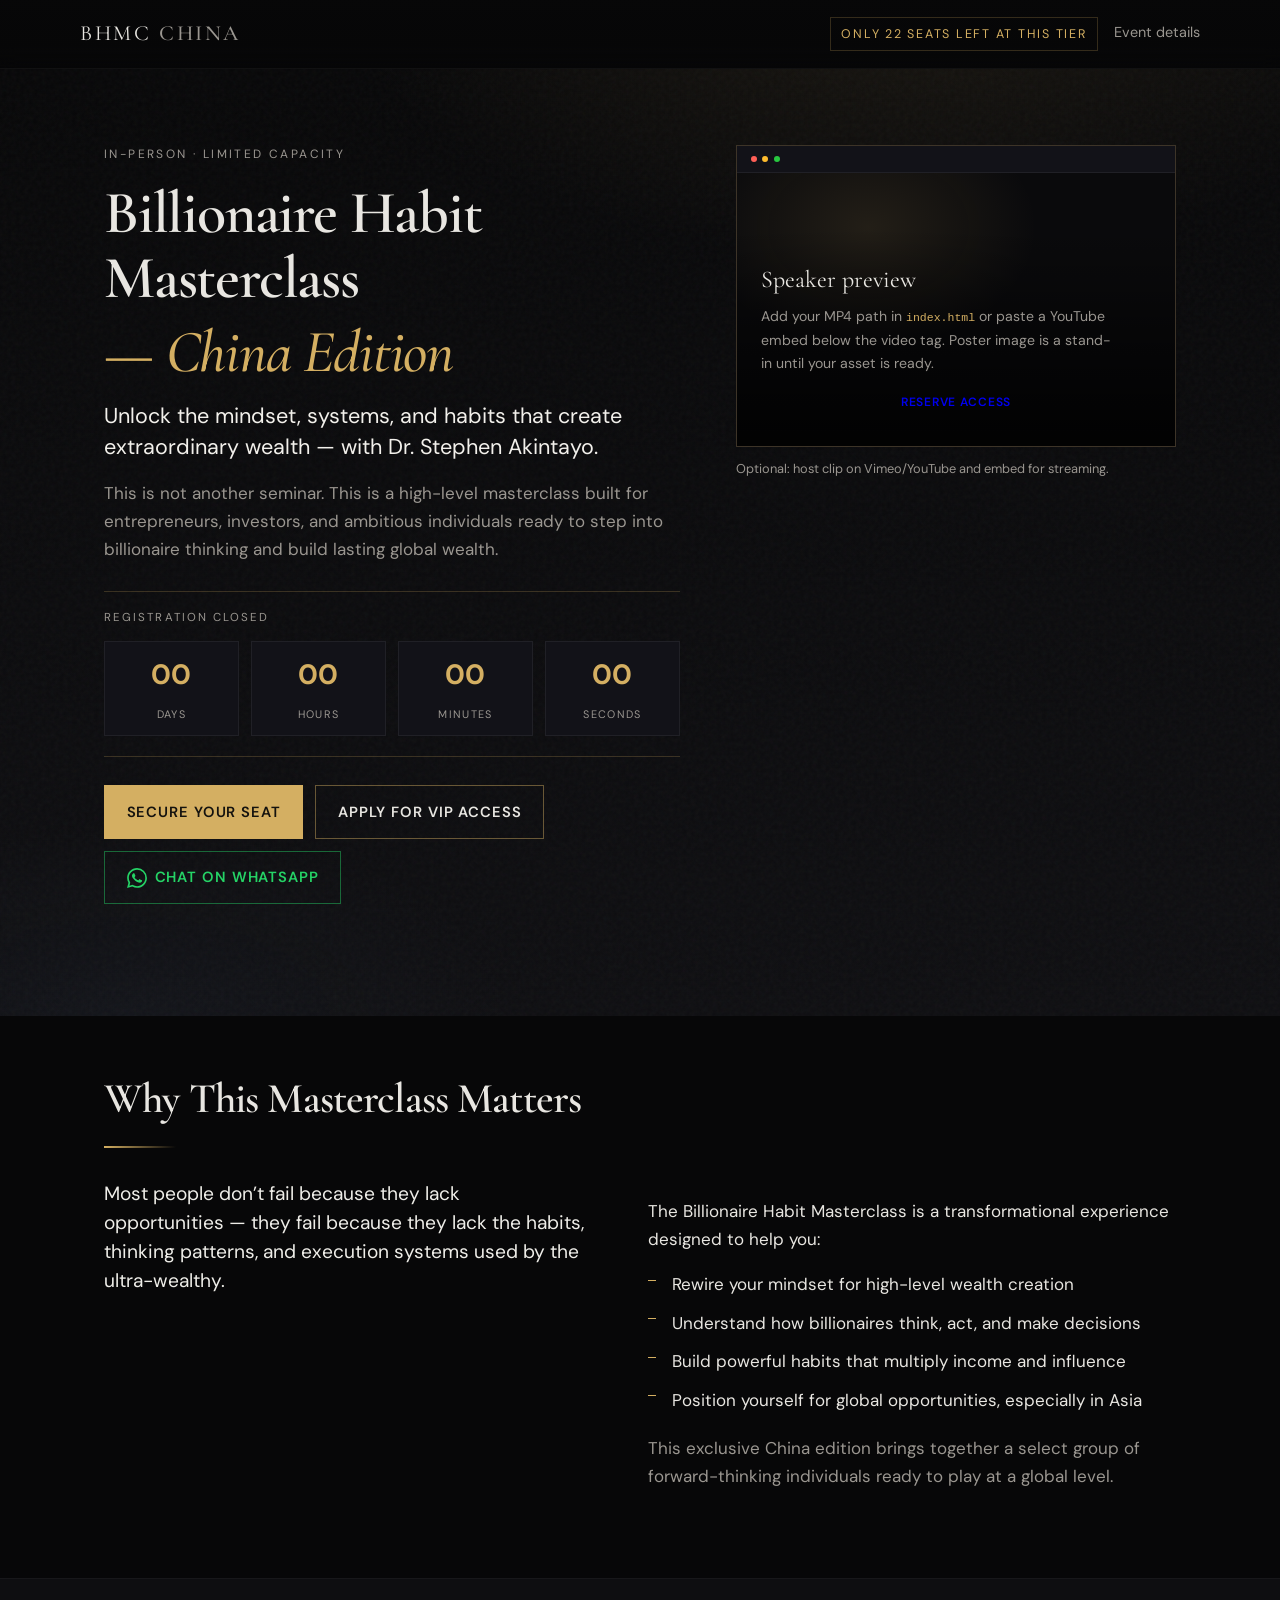
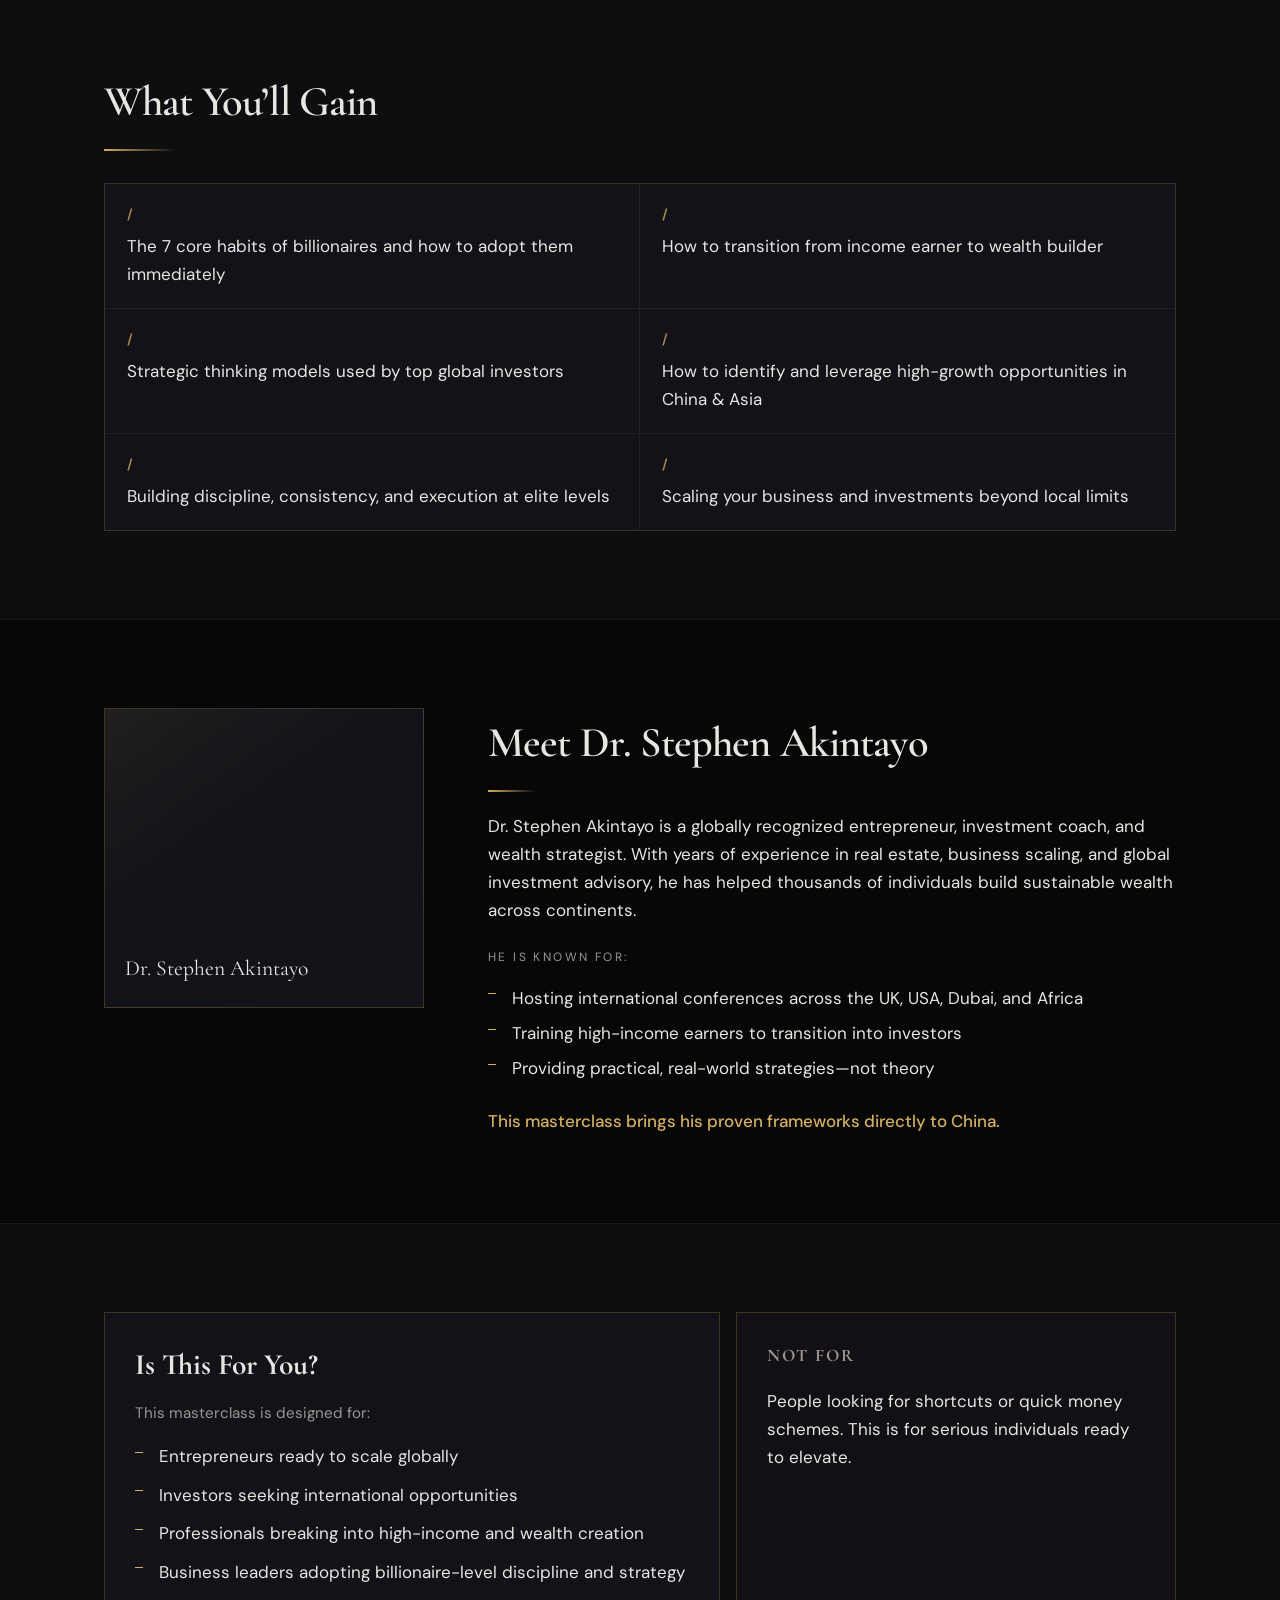
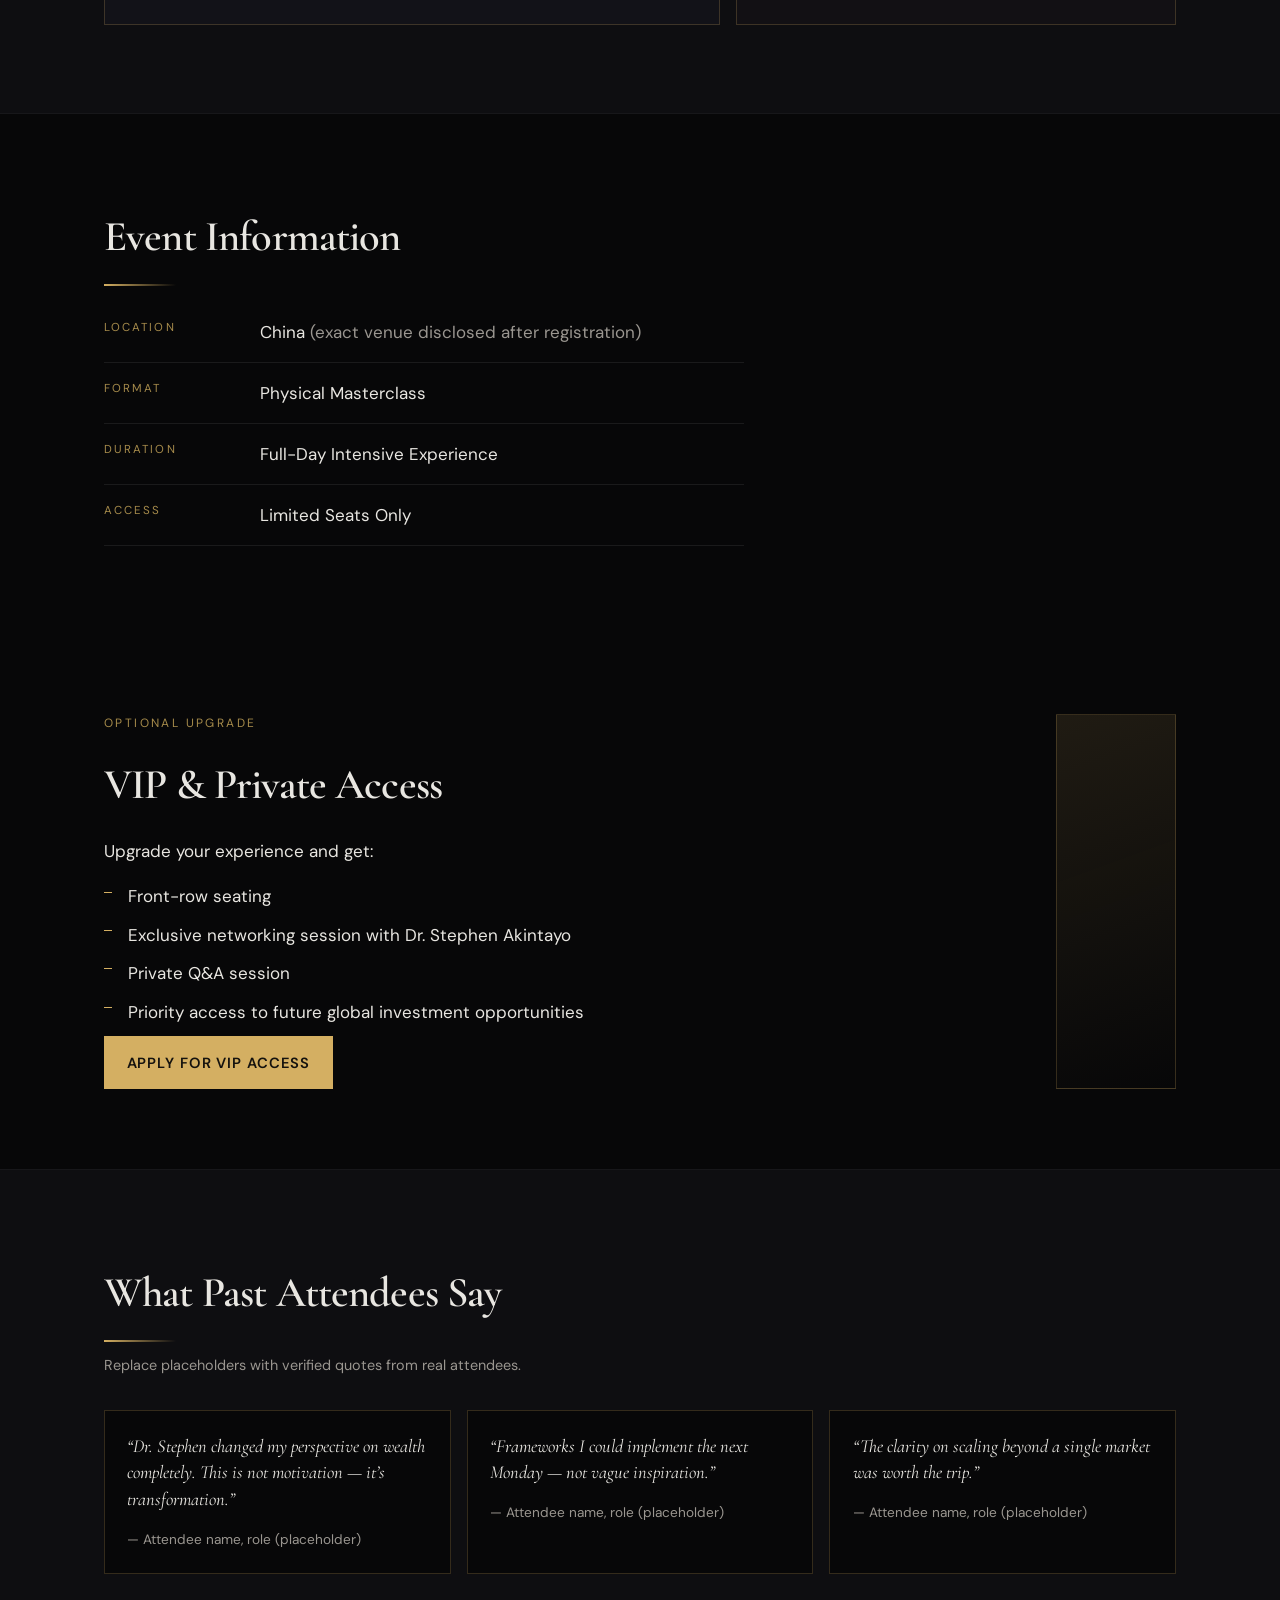
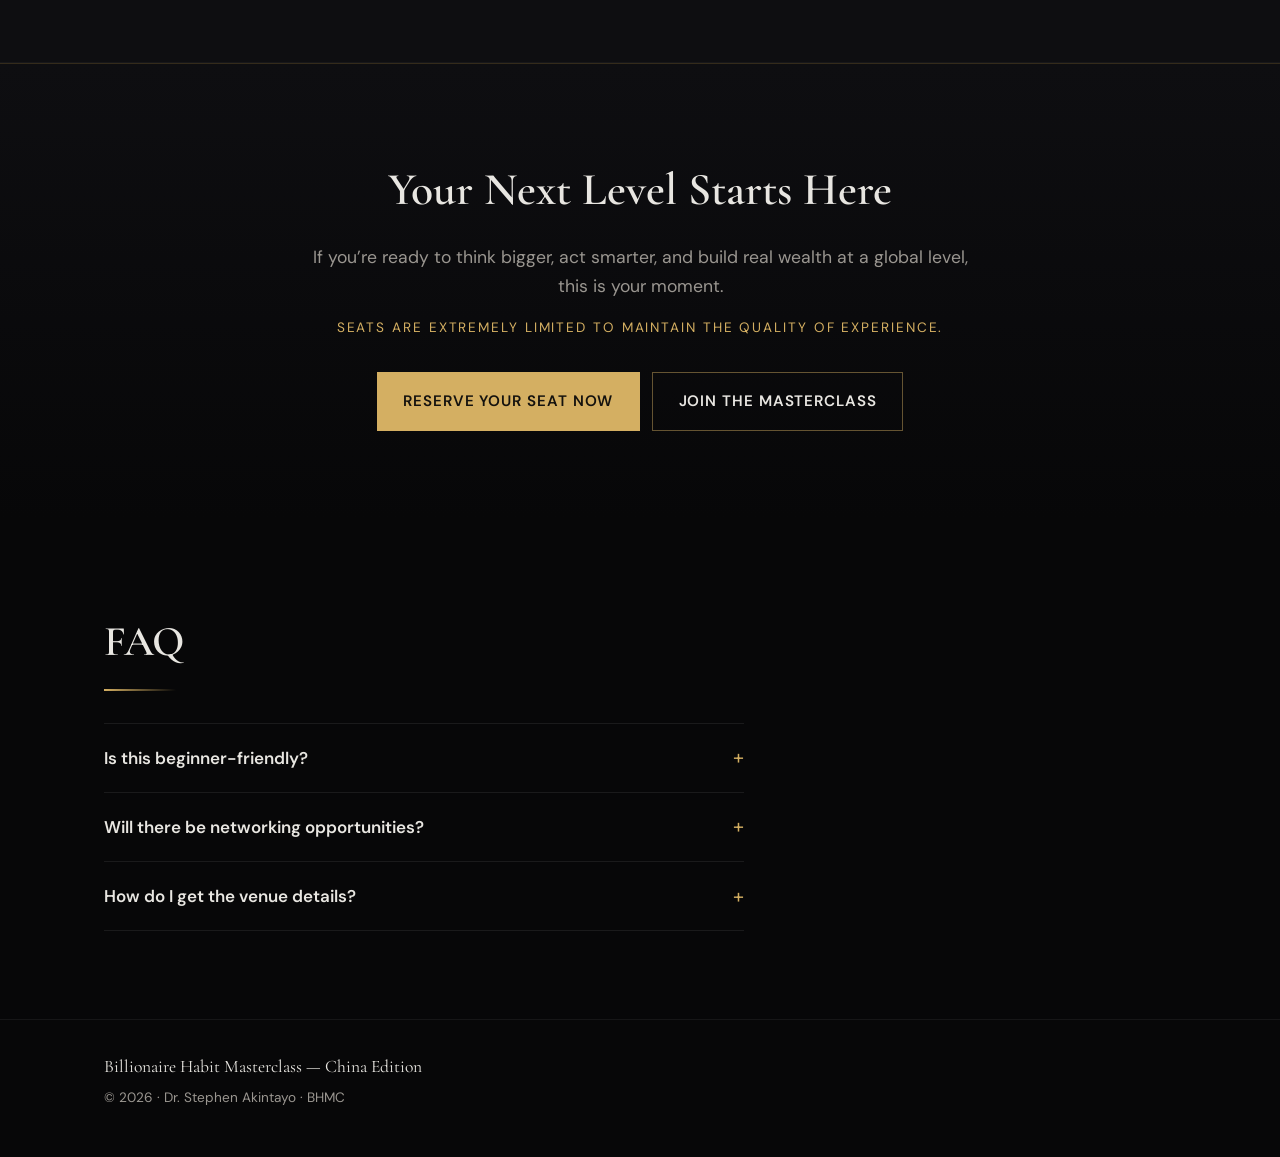
==== index.html @ 8e679981 "Enhance responsiveness and accessibility: Update viewport meta tag in HTML and improve CSS for bette" ====
<!DOCTYPE html>
<html lang="en">
  <head>
    <meta charset="UTF-8" />
    <meta
      name="viewport"
      content="width=device-width, initial-scale=1.0, viewport-fit=cover"
    />
    <meta
      name="description"
      content="Billionaire Habit Masterclass — China Edition. Dr. Stephen Akintayo. Mindset, systems, and habits for extraordinary wealth."
    />
    <title>Billionaire Habit Masterclass — China Edition</title>
    <link rel="preconnect" href="https://fonts.googleapis.com" />
    <link rel="preconnect" href="https://fonts.gstatic.com" crossorigin />
    <link
      href="https://fonts.googleapis.com/css2?family=Cormorant+Garamond:ital,wght@0,500;0,600;0,700;1,500&family=DM+Sans:ital,opsz,wght@0,9..40,400;0,9..40,500;0,9..40,600;0,9..40,700;1,9..40,400&display=swap"
      rel="stylesheet"
    />
    <link rel="stylesheet" href="styles.css" />
  </head>
  <body>
    <a class="skip-link" href="#main">Skip to content</a>

    <header class="site-header">
      <div class="shell header__inner">
        <p class="logo">BHMC <span class="logo__muted">China</span></p>
        <div class="header__meta">
          <span class="seats-pill" data-seats>Seats filling fast</span>
          <a class="link-quiet" href="#event-details">Event details</a>
        </div>
      </div>
    </header>

    <main id="main">
      <!-- HERO -->
      <section class="hero" aria-labelledby="hero-title">
        <div class="hero__bg" aria-hidden="true"></div>
        <div class="shell hero__grid">
          <div class="hero__copy">
            <p class="eyebrow">In-person · Limited capacity</p>
            <h1 id="hero-title" class="hero__title">
              Billionaire Habit Masterclass
              <span class="hero__title-accent">— China Edition</span>
            </h1>
            <p class="hero__lead">
              Unlock the mindset, systems, and habits that create extraordinary wealth — with Dr.
              Stephen Akintayo.
            </p>
            <p class="hero__support">
              This is not another seminar. This is a high-level masterclass built for entrepreneurs,
              investors, and ambitious individuals ready to step into billionaire thinking and build
              lasting global wealth.
            </p>

            <div class="countdown" role="timer" aria-live="polite" data-countdown>
              <span class="countdown__label">Registration closes in</span>
              <div class="countdown__units">
                <div class="countdown__unit">
                  <span class="countdown__num" data-unit="days">00</span>
                  <span class="countdown__cap">Days</span>
                </div>
                <div class="countdown__unit">
                  <span class="countdown__num" data-unit="hours">00</span>
                  <span class="countdown__cap">Hours</span>
                </div>
                <div class="countdown__unit">
                  <span class="countdown__num" data-unit="minutes">00</span>
                  <span class="countdown__cap">Minutes</span>
                </div>
                <div class="countdown__unit">
                  <span class="countdown__num" data-unit="seconds">00</span>
                  <span class="countdown__cap">Seconds</span>
                </div>
              </div>
            </div>

            <div class="hero__actions">
              <a class="btn btn--primary" href="#final-cta">Secure Your Seat</a>
              <a class="btn btn--ghost" href="#vip">Apply for VIP Access</a>
              <a
                class="btn btn--whatsapp"
                href="https://wa.me/0000000000000?text=Hi%2C%20I%E2%80%99m%20interested%20in%20BHMC%20China%20Edition"
                target="_blank"
                rel="noopener noreferrer"
              >
                <svg class="btn__icon" width="20" height="20" viewBox="0 0 24 24" aria-hidden="true">
                  <path
                    fill="currentColor"
                    d="M17.472 14.382c-.297-.149-1.758-.867-2.03-.967-.273-.099-.471-.148-.67.15-.197.297-.767.966-.94 1.164-.173.199-.347.223-.644.075-.297-.15-1.255-.463-2.39-1.475-.883-.788-1.48-1.761-1.653-2.059-.173-.297-.018-.458.13-.606.134-.133.298-.347.446-.52.149-.174.198-.298.298-.497.099-.198.05-.371-.025-.52-.075-.149-.669-1.612-.916-2.207-.242-.579-.487-.5-.669-.51-.173-.008-.371-.01-.57-.01-.198 0-.52.074-.792.372-.272.297-1.04 1.016-1.04 2.479 0 1.462 1.065 2.875 1.213 3.074.149.198 2.096 3.2 5.077 4.487.709.306 1.262.489 1.694.625.712.227 1.36.195 1.871.118.571-.085 1.758-.719 2.006-1.413.248-.694.248-1.289.173-1.413-.074-.124-.272-.198-.57-.347m-5.421 7.403h-.004a9.87 9.87 0 01-5.031-1.378l-.361-.214-3.741.982.998-3.648-.235-.374a9.86 9.86 0 01-1.51-5.26c.001-5.45 4.436-9.884 9.888-9.884 2.64 0 5.122 1.03 6.988 2.898a9.825 9.825 0 012.893 6.994c-.003 5.45-4.435 9.884-9.885 9.884m8.413-18.297A11.815 11.815 0 0012.05 0C5.495 0 .16 5.335.157 11.892c0 2.096.547 4.142 1.588 5.945L.057 24l6.305-1.654a11.882 11.882 0 005.683 1.448h.005c6.554 0 11.89-5.335 11.893-11.893a11.821 11.821 0 00-3.48-8.413Z"
                  />
                </svg>
                Chat on WhatsApp
              </a>
            </div>
          </div>

          <div class="hero__media">
            <div class="video-frame">
              <div class="video-frame__chrome">
                <span class="video-frame__dot"></span>
                <span class="video-frame__dot"></span>
                <span class="video-frame__dot"></span>
              </div>
              <!-- Replace src with your speaker reel or upload MP4 to same folder -->
              <div class="video-frame__body">
                <!-- Self-hosted: set src below, e.g. <source src="speaker-reel.mp4" type="video/mp4" /> -->
                <!-- Or embed YouTube after this block: <div class="video-frame__embed">...</div> and hide .video-frame__video -->
                <video class="video-frame__video" controls playsinline preload="metadata">
                  <source src="" type="video/mp4" />
                </video>
                <div class="video-frame__fallback" data-video-fallback>
                  <p class="video-frame__fallback-title">Speaker preview</p>
                  <p class="video-frame__fallback-text">
                    Add your MP4 path in <code>index.html</code> or paste a YouTube embed below the
                    video tag. Poster image is a stand-in until your asset is ready.
                  </p>
                  <a class="btn btn--inline" href="#final-cta">Reserve access</a>
                </div>
              </div>
            </div>
            <p class="hero__media-note">Optional: host clip on Vimeo/YouTube and embed for streaming.</p>
          </div>
        </div>
      </section>

      <!-- SECTION 1 -->
      <section class="section section--tight" id="why">
        <div class="shell">
          <div class="section__head">
            <h2 class="section__title">Why This Masterclass Matters</h2>
            <div class="rule"></div>
          </div>
          <div class="prose two-col">
            <div>
              <p class="lead">
                Most people don’t fail because they lack opportunities — they fail because they
                lack the habits, thinking patterns, and execution systems used by the ultra-wealthy.
              </p>
            </div>
            <div>
              <p>
                The Billionaire Habit Masterclass is a transformational experience designed to help
                you:
              </p>
              <ul class="checks">
                <li>Rewire your mindset for high-level wealth creation</li>
                <li>Understand how billionaires think, act, and make decisions</li>
                <li>Build powerful habits that multiply income and influence</li>
                <li>Position yourself for global opportunities, especially in Asia</li>
              </ul>
              <p class="outro">
                This exclusive China edition brings together a select group of forward-thinking
                individuals ready to play at a global level.
              </p>
            </div>
          </div>
        </div>
      </section>

      <!-- SECTION 2 -->
      <section class="section section--alternate" id="learn">
        <div class="shell">
          <div class="section__head">
            <h2 class="section__title">What You’ll Gain</h2>
            <div class="rule"></div>
          </div>
          <ul class="gain-grid">
            <li>The 7 core habits of billionaires and how to adopt them immediately</li>
            <li>How to transition from income earner to wealth builder</li>
            <li>Strategic thinking models used by top global investors</li>
            <li>How to identify and leverage high-growth opportunities in China &amp; Asia</li>
            <li>Building discipline, consistency, and execution at elite levels</li>
            <li>Scaling your business and investments beyond local limits</li>
          </ul>
        </div>
      </section>

      <!-- SECTION 3 -->
      <section class="section" id="speaker">
        <div class="shell speaker">
          <div class="speaker__visual" aria-hidden="true">
            <div class="speaker__frame"></div>
          </div>
          <div class="speaker__copy">
            <div class="section__head section__head--left">
              <h2 class="section__title">Meet Dr. Stephen Akintayo</h2>
              <div class="rule rule--short"></div>
            </div>
            <p>
              Dr. Stephen Akintayo is a globally recognized entrepreneur, investment coach, and
              wealth strategist. With years of experience in real estate, business scaling, and
              global investment advisory, he has helped thousands of individuals build sustainable
              wealth across continents.
            </p>
            <p class="speaker__label">He is known for:</p>
            <ul class="checks checks--compact">
              <li>Hosting international conferences across the UK, USA, Dubai, and Africa</li>
              <li>Training high-income earners to transition into investors</li>
              <li>Providing practical, real-world strategies—not theory</li>
            </ul>
            <p class="speaker__foot">This masterclass brings his proven frameworks directly to China.</p>
          </div>
        </div>
      </section>

      <!-- SECTION 4 -->
      <section class="section section--alternate" id="audience">
        <div class="shell split-panel">
          <div class="panel panel--yes">
            <h2 class="panel__title">Is This For You?</h2>
            <p class="panel__subtitle">This masterclass is designed for:</p>
            <ul class="checks">
              <li>Entrepreneurs ready to scale globally</li>
              <li>Investors seeking international opportunities</li>
              <li>Professionals breaking into high-income and wealth creation</li>
              <li>Business leaders adopting billionaire-level discipline and strategy</li>
            </ul>
          </div>
          <div class="panel panel--no">
            <h3 class="panel__title panel__title--small">Not for</h3>
            <p>
              People looking for shortcuts or quick money schemes. This is for serious individuals
              ready to elevate.
            </p>
          </div>
        </div>
      </section>

      <!-- SECTION 5 -->
      <section class="section" id="event-details">
        <div class="shell">
          <div class="section__head">
            <h2 class="section__title">Event Information</h2>
            <div class="rule"></div>
          </div>
          <dl class="detail-list">
            <div class="detail-list__row">
              <dt>Location</dt>
              <dd>China <span class="muted">(exact venue disclosed after registration)</span></dd>
            </div>
            <div class="detail-list__row">
              <dt>Format</dt>
              <dd>Physical Masterclass</dd>
            </div>
            <div class="detail-list__row">
              <dt>Duration</dt>
              <dd>Full-Day Intensive Experience</dd>
            </div>
            <div class="detail-list__row">
              <dt>Access</dt>
              <dd>Limited Seats Only</dd>
            </div>
          </dl>
        </div>
      </section>

      <!-- SECTION 6 VIP -->
      <section class="section section--vip" id="vip">
        <div class="shell vip">
          <div class="vip__content">
            <p class="eyebrow eyebrow--gold">Optional upgrade</p>
            <h2 class="section__title">VIP &amp; Private Access</h2>
            <p>Upgrade your experience and get:</p>
            <ul class="checks">
              <li>Front-row seating</li>
              <li>Exclusive networking session with Dr. Stephen Akintayo</li>
              <li>Private Q&amp;A session</li>
              <li>Priority access to future global investment opportunities</li>
            </ul>
            <a class="btn btn--primary" href="#final-cta">Apply for VIP Access</a>
          </div>
          <div class="vip__accent" aria-hidden="true"></div>
        </div>
      </section>

      <!-- SECTION 7 TESTIMONIALS -->
      <section class="section section--alternate" id="testimonials">
        <div class="shell">
          <div class="section__head">
            <h2 class="section__title">What Past Attendees Say</h2>
            <div class="rule"></div>
            <p class="section__note">Replace placeholders with verified quotes from real attendees.</p>
          </div>
          <div class="quotes">
            <blockquote class="quote">
              <p>
                “Dr. Stephen changed my perspective on wealth completely. This is not motivation —
                it’s transformation.”
              </p>
              <footer>— Attendee name, role <span class="muted">(placeholder)</span></footer>
            </blockquote>
            <blockquote class="quote">
              <p>“Frameworks I could implement the next Monday — not vague inspiration.”</p>
              <footer>— Attendee name, role <span class="muted">(placeholder)</span></footer>
            </blockquote>
            <blockquote class="quote">
              <p>“The clarity on scaling beyond a single market was worth the trip.”</p>
              <footer>— Attendee name, role <span class="muted">(placeholder)</span></footer>
            </blockquote>
          </div>
        </div>
      </section>

      <!-- SECTION 8 FINAL CTA -->
      <section class="section section--final" id="final-cta" aria-labelledby="final-title">
        <div class="shell final">
          <h2 id="final-title" class="final__title">Your Next Level Starts Here</h2>
          <p class="final__lead">
            If you’re ready to think bigger, act smarter, and build real wealth at a global level,
            this is your moment.
          </p>
          <p class="final__scarcity">
            Seats are extremely limited to maintain the quality of experience.
          </p>
          <div class="final__actions">
            <a class="btn btn--primary btn--lg" href="https://wa.me/0000000000000?text=Reserve%20seat%20-%20BHMC%20China" target="_blank" rel="noopener noreferrer">Reserve Your Seat Now</a>
            <a class="btn btn--ghost btn--lg" href="https://wa.me/0000000000000?text=Join%20masterclass%20-%20BHMC%20China" target="_blank" rel="noopener noreferrer">Join the Masterclass</a>
          </div>
        </div>
      </section>

      <!-- SECTION 9 FAQ -->
      <section class="section" id="faq">
        <div class="shell faq">
          <div class="section__head">
            <h2 class="section__title">FAQ</h2>
            <div class="rule"></div>
          </div>
          <div class="faq__list">
            <details class="faq__item">
              <summary>Is this beginner-friendly?</summary>
              <p>Yes, but it’s designed for serious individuals ready to grow.</p>
            </details>
            <details class="faq__item">
              <summary>Will there be networking opportunities?</summary>
              <p>Yes, especially for VIP participants.</p>
            </details>
            <details class="faq__item">
              <summary>How do I get the venue details?</summary>
              <p>After registration confirmation.</p>
            </details>
          </div>
        </div>
      </section>
    </main>

    <footer class="site-footer">
      <div class="shell footer__inner">
        <p class="footer__brand">Billionaire Habit Masterclass — China Edition</p>
        <p class="footer__fine">
          © <span data-year></span> · Dr. Stephen Akintayo · BHMC
        </p>
      </div>
    </footer>

    <script src="app.js"></script>
  </body>
</html>
---- styles.css ----
/* BHMC China — dark luxury, editorial layout (not generic “AI UI”) */

:root {
  --bg: #070708;
  --bg-elevated: #0e0e11;
  --surface: #121218;
  --line: rgba(212, 175, 98, 0.22);
  --line-strong: rgba(212, 175, 98, 0.45);
  --gold: #d4af62;
  --gold-dim: #a68b4b;
  --text: #e8e6e1;
  --muted: #9a9690;
  --whatsapp: #25d366;
  --font-serif: "Cormorant Garamond", Georgia, "Times New Roman", serif;
  --font-sans: "DM Sans", system-ui, sans-serif;
  /* Horizontal padding: tighter on phones, + safe-area for notched devices */
  --space: clamp(0.875rem, 3.5vw, 1.5rem);
  --safe-left: env(safe-area-inset-left, 0px);
  --safe-right: env(safe-area-inset-right, 0px);
  --safe-top: env(safe-area-inset-top, 0px);
  --safe-bottom: env(safe-area-inset-bottom, 0px);
}

*,
*::before,
*::after {
  box-sizing: border-box;
}

html {
  scroll-behavior: smooth;
}

body {
  margin: 0;
  font-family: var(--font-sans);
  font-size: 1.0625rem;
  line-height: 1.65;
  color: var(--text);
  background: var(--bg);
  font-optical-sizing: auto;
  overflow-x: hidden;
  padding-bottom: var(--safe-bottom);
}

.skip-link {
  position: absolute;
  left: -9999px;
  top: auto;
  padding: 0.5rem 1rem;
  background: var(--gold);
  color: #111;
  font-weight: 600;
  z-index: 100;
}

.skip-link:focus {
  left: 1rem;
  top: 1rem;
}

.shell {
  width: 100%;
  max-width: 1120px;
  margin-inline: auto;
  padding-left: max(var(--space), var(--safe-left));
  padding-right: max(var(--space), var(--safe-right));
  box-sizing: border-box;
}

/* Header */
.site-header {
  position: sticky;
  top: 0;
  z-index: 50;
  padding-top: var(--safe-top);
  background: linear-gradient(180deg, rgba(7, 7, 8, 0.98), rgba(7, 7, 8, 0.88) 70%, transparent);
  border-bottom: 1px solid rgba(255, 255, 255, 0.04);
  backdrop-filter: blur(10px);
}

.header__inner {
  display: flex;
  align-items: center;
  justify-content: space-between;
  padding: 1rem 0;
  gap: 1rem;
}

.logo {
  margin: 0;
  font-family: var(--font-serif);
  font-size: 1.35rem;
  letter-spacing: 0.12em;
  text-transform: uppercase;
}

.logo__muted {
  color: var(--muted);
  font-weight: 500;
}

.header__meta {
  display: flex;
  align-items: center;
  gap: 1rem;
  flex-wrap: wrap;
  justify-content: flex-end;
}

.seats-pill {
  font-size: 0.78rem;
  letter-spacing: 0.14em;
  text-transform: uppercase;
  color: var(--gold);
  border: 1px solid var(--line);
  padding: 0.35rem 0.65rem;
}

.link-quiet {
  color: var(--muted);
  text-decoration: none;
  font-size: 0.9rem;
  border-bottom: 1px solid transparent;
  transition: color 0.2s, border-color 0.2s;
}

.link-quiet:hover {
  color: var(--text);
  border-bottom-color: var(--line-strong);
}

/* Hero */
.hero {
  position: relative;
  padding: clamp(2.5rem, 6vw, 5rem) 0 clamp(4rem, 10vw, 7rem);
  overflow: hidden;
}

.hero__bg {
  position: absolute;
  inset: 0;
  pointer-events: none;
  background:
    radial-gradient(ellipse 80% 55% at 70% -10%, rgba(212, 175, 98, 0.09), transparent 55%),
    radial-gradient(ellipse 60% 40% at 10% 100%, rgba(70, 90, 120, 0.08), transparent 50%),
    linear-gradient(180deg, var(--bg), var(--bg-elevated));
}

.hero__bg::after {
  content: "";
  position: absolute;
  inset: 0;
  opacity: 0.04;
  background-image: url("data:image/svg+xml,%3Csvg viewBox='0 0 256 256' xmlns='http://www.w3.org/2000/svg'%3E%3Cfilter id='n'%3E%3CfeTurbulence type='fractalNoise' baseFrequency='0.85' numOctaves='4' stitchTiles='stitch'/%3E%3C/filter%3E%3Crect width='100%25' height='100%25' filter='url(%23n)'/%3E%3C/svg%3E");
}

.hero__grid {
  position: relative;
  display: grid;
  gap: clamp(2rem, 5vw, 3.5rem);
  align-items: start;
}

@media (min-width: 960px) {
  .hero__grid {
    grid-template-columns: 1fr min(42%, 440px);
  }
}

.eyebrow {
  margin: 0 0 1rem;
  font-size: 0.75rem;
  letter-spacing: 0.2em;
  text-transform: uppercase;
  color: var(--muted);
}

.eyebrow--gold {
  color: var(--gold-dim);
}

.hero__title {
  margin: 0 0 1rem;
  font-family: var(--font-serif);
  font-weight: 600;
  font-size: clamp(2.35rem, 5vw, 3.75rem);
  line-height: 1.08;
  letter-spacing: -0.02em;
}

.hero__title-accent {
  display: block;
  margin-top: 0.15em;
  font-weight: 500;
  font-style: italic;
  color: var(--gold);
}

.hero__lead {
  font-size: clamp(1.15rem, 2.2vw, 1.35rem);
  line-height: 1.45;
  color: #f2f0eb;
  margin: 0 0 1rem;
  max-width: 38ch;
}

.hero__support {
  margin: 0 0 1.75rem;
  color: var(--muted);
  max-width: 52ch;
}

/* Countdown */
.countdown {
  margin-bottom: 1.75rem;
  padding: 1rem 0 1.25rem;
  border-top: 1px solid var(--line);
  border-bottom: 1px solid var(--line);
}

.countdown__label {
  display: block;
  font-size: 0.72rem;
  letter-spacing: 0.18em;
  text-transform: uppercase;
  color: var(--muted);
  margin-bottom: 0.85rem;
}

.countdown__units {
  display: grid;
  grid-template-columns: repeat(4, minmax(0, 1fr));
  gap: 0.75rem;
}

.countdown__unit {
  text-align: center;
  padding: 0.6rem 0.4rem;
  background: var(--surface);
  border: 1px solid rgba(255, 255, 255, 0.06);
}

.countdown__num {
  display: block;
  font-family: var(--font-sans);
  font-size: clamp(1.35rem, 2.5vw, 1.75rem);
  font-weight: 700;
  font-variant-numeric: tabular-nums;
  color: var(--gold);
  letter-spacing: 0.02em;
}

.countdown__cap {
  font-size: 0.68rem;
  text-transform: uppercase;
  letter-spacing: 0.12em;
  color: var(--muted);
}

.hero__actions {
  display: flex;
  flex-wrap: wrap;
  gap: 0.75rem;
}

/* Buttons */
.btn {
  display: inline-flex;
  align-items: center;
  justify-content: center;
  gap: 0.5rem;
  padding: 0.85rem 1.35rem;
  font-family: var(--font-sans);
  font-size: 0.92rem;
  font-weight: 600;
  letter-spacing: 0.06em;
  text-transform: uppercase;
  text-decoration: none;
  border-radius: 0;
  border: 1px solid transparent;
  cursor: pointer;
  transition: background 0.2s, color 0.2s, border-color 0.2s, transform 0.15s;
}

.btn:active {
  transform: translateY(1px);
}

.btn--primary {
  background: var(--gold);
  color: #14120e;
  border-color: var(--gold);
}

.btn--primary:hover {
  background: #e0c47a;
  border-color: #e0c47a;
}

.btn--ghost {
  background: transparent;
  color: var(--text);
  border-color: var(--line-strong);
}

.btn--ghost:hover {
  border-color: var(--gold);
  color: var(--gold);
}

.btn--whatsapp {
  background: transparent;
  color: var(--whatsapp);
  border-color: rgba(37, 211, 102, 0.45);
}

.btn--whatsapp:hover {
  background: rgba(37, 211, 102, 0.08);
  border-color: var(--whatsapp);
}

.btn__icon {
  flex-shrink: 0;
}

.btn--lg {
  padding: 1rem 1.6rem;
  font-size: 0.95rem;
}

.btn--inline {
  padding: 0.55rem 0.9rem;
  font-size: 0.75rem;
  margin-top: 0.5rem;
}

/* Hero video */
.hero__media {
  position: relative;
}

.video-frame {
  border: 1px solid var(--line);
  background: var(--surface);
}

.video-frame__chrome {
  display: flex;
  gap: 0.35rem;
  padding: 0.6rem 0.85rem;
  border-bottom: 1px solid rgba(255, 255, 255, 0.06);
}

.video-frame__dot {
  width: 6px;
  height: 6px;
  border-radius: 50%;
  background: #444;
}

.video-frame__dot:nth-child(1) {
  background: #ff5f57;
}

.video-frame__dot:nth-child(2) {
  background: #febc2e;
}

.video-frame__dot:nth-child(3) {
  background: #28c840;
}

.video-frame__body {
  position: relative;
  aspect-ratio: 16 / 10;
  background:
    radial-gradient(ellipse 70% 80% at 30% 20%, rgba(212, 175, 98, 0.12), transparent 55%),
    #0a0a0c;
}

.video-frame__video {
  position: absolute;
  inset: 0;
  width: 100%;
  height: 100%;
  object-fit: cover;
  z-index: 1;
  opacity: 0;
  pointer-events: none;
}

.video-frame.has-video .video-frame__video {
  opacity: 1;
  pointer-events: auto;
}

.video-frame.has-video .video-frame__fallback {
  display: none;
}

.video-frame__fallback {
  position: absolute;
  inset: 0;
  padding: 1.5rem;
  display: flex;
  flex-direction: column;
  justify-content: flex-end;
  background: linear-gradient(180deg, transparent 20%, rgba(0, 0, 0, 0.85));
}

.video-frame__fallback-title {
  font-family: var(--font-serif);
  font-size: 1.5rem;
  margin: 0 0 0.35rem;
}

.video-frame__fallback-text {
  margin: 0;
  font-size: 0.88rem;
  color: var(--muted);
  max-width: 36ch;
}

.video-frame__fallback code {
  font-size: 0.82em;
  color: var(--gold);
}

.hero__media-note {
  margin: 0.65rem 0 0;
  font-size: 0.8rem;
  color: var(--muted);
}

/* Sections */
.section {
  padding: clamp(3.5rem, 8vw, 5.5rem) 0;
}

.section--tight {
  padding-top: clamp(2rem, 5vw, 3rem);
}

.section--alternate {
  background: var(--bg-elevated);
  border-top: 1px solid rgba(255, 255, 255, 0.04);
  border-bottom: 1px solid rgba(255, 255, 255, 0.04);
}

.section__head {
  margin-bottom: 2rem;
}

.section__head--left {
  margin-bottom: 1.25rem;
}

.section__title {
  margin: 0 0 0.75rem;
  font-family: var(--font-serif);
  font-size: clamp(1.85rem, 3.5vw, 2.65rem);
  font-weight: 600;
  letter-spacing: -0.02em;
}

.rule {
  width: 72px;
  height: 2px;
  background: linear-gradient(90deg, var(--gold), transparent);
}

.rule--short {
  width: 48px;
}

.section__note {
  margin: 0.75rem 0 0;
  font-size: 0.9rem;
  color: var(--muted);
}

.lead {
  font-size: 1.2rem;
  line-height: 1.5;
  color: #eeede8;
  margin: 0;
}

.prose.two-col {
  display: grid;
  gap: 2rem;
}

@media (min-width: 800px) {
  .prose.two-col {
    grid-template-columns: 1fr 1.1fr;
    gap: clamp(2rem, 5vw, 4rem);
  }
}

.checks {
  margin: 1rem 0 0;
  padding: 0;
  list-style: none;
}

.checks li {
  position: relative;
  padding-left: 1.5rem;
  margin-bottom: 0.65rem;
}

.checks li::before {
  content: "";
  position: absolute;
  left: 0;
  top: 0.55em;
  width: 0.5rem;
  height: 1px;
  background: var(--gold);
}

.checks--compact li {
  margin-bottom: 0.45rem;
}

.outro {
  margin: 1.25rem 0 0;
  color: var(--muted);
}

/* Gain grid */
.gain-grid {
  margin: 0;
  padding: 0;
  list-style: none;
  display: grid;
  gap: 0;
  border: 1px solid var(--line);
}

@media (min-width: 640px) {
  .gain-grid {
    grid-template-columns: 1fr 1fr;
  }
}

.gain-grid li {
  padding: 1.25rem 1.35rem;
  border-bottom: 1px solid rgba(255, 255, 255, 0.06);
  border-right: 1px solid rgba(255, 255, 255, 0.06);
  background: var(--surface);
}

@media (min-width: 640px) {
  .gain-grid li:nth-child(2n) {
    border-right: none;
  }

  .gain-grid li:nth-last-child(-n + 2) {
    border-bottom: none;
  }
}

@media (max-width: 639px) {
  .gain-grid li:last-child {
    border-bottom: none;
  }
}

.gain-grid li::before {
  content: "/";
  display: block;
  font-size: 0.85rem;
  color: var(--gold-dim);
  margin-bottom: 0.35rem;
  font-weight: 600;
}

/* Speaker */
.speaker {
  display: grid;
  gap: 2.5rem;
  align-items: start;
}

@media (min-width: 880px) {
  .speaker {
    grid-template-columns: minmax(0, 320px) 1fr;
    gap: clamp(2rem, 5vw, 4rem);
  }
}

.speaker__visual {
  min-height: 280px;
}

.speaker__frame {
  height: 100%;
  min-height: 300px;
  border: 1px solid var(--line);
  background:
    linear-gradient(145deg, rgba(212, 175, 98, 0.08), transparent 40%),
    var(--surface);
  position: relative;
}

.speaker__frame::after {
  content: "Dr. Stephen Akintayo";
  position: absolute;
  bottom: 1.25rem;
  left: 1.25rem;
  right: 1.25rem;
  font-family: var(--font-serif);
  font-size: 1.35rem;
  color: var(--text);
}

.speaker__label {
  font-size: 0.75rem;
  letter-spacing: 0.2em;
  text-transform: uppercase;
  color: var(--muted);
  margin: 1.5rem 0 0.35rem;
}

.speaker__foot {
  margin: 1.5rem 0 0;
  font-weight: 500;
  color: var(--gold);
}

/* Audience panels */
.split-panel {
  display: grid;
  gap: 1rem;
}

@media (min-width: 768px) {
  .split-panel {
    grid-template-columns: 1.4fr 1fr;
  }
}

.panel {
  padding: 1.75rem 1.85rem;
  border: 1px solid var(--line);
}

.panel--yes {
  background: var(--surface);
}

.panel--no {
  background: rgba(20, 18, 22, 0.6);
  align-self: stretch;
}

.panel__title {
  margin: 0 0 0.75rem;
  font-family: var(--font-serif);
  font-size: 1.85rem;
}

.panel__title--small {
  font-size: 1.1rem;
  letter-spacing: 0.12em;
  text-transform: uppercase;
  color: var(--muted);
}

.panel__subtitle {
  margin: 0 0 0.5rem;
  color: var(--muted);
  font-size: 0.95rem;
}

/* Detail list */
.detail-list {
  margin: 0;
  max-width: 640px;
}

.detail-list__row {
  display: grid;
  grid-template-columns: minmax(0, 140px) 1fr;
  gap: 1rem;
  padding: 1rem 0;
  border-bottom: 1px solid rgba(255, 255, 255, 0.08);
}

.detail-list__row:first-child {
  padding-top: 0;
}

.detail-list dt {
  margin: 0;
  font-size: 0.72rem;
  letter-spacing: 0.18em;
  text-transform: uppercase;
  color: var(--gold-dim);
}

.detail-list dd {
  margin: 0;
}

.muted {
  color: var(--muted);
}

/* VIP */
.section--vip {
  position: relative;
  padding: clamp(3.5rem, 8vw, 5rem) 0;
  overflow: hidden;
}

.vip {
  display: grid;
  gap: 2rem;
  position: relative;
  z-index: 1;
}

@media (min-width: 768px) {
  .vip {
    grid-template-columns: 1fr 120px;
  }
}

.vip__content {
  max-width: 560px;
}

.vip__accent {
  border: 1px solid var(--line);
  min-height: 120px;
  background: linear-gradient(160deg, rgba(212, 175, 98, 0.12), transparent);
}

/* Quotes */
.quotes {
  display: grid;
  gap: 1rem;
  grid-template-columns: 1fr;
}

@media (min-width: 640px) and (max-width: 1023px) {
  .quotes {
    grid-template-columns: repeat(2, minmax(0, 1fr));
  }
}

@media (min-width: 1024px) {
  .quotes {
    grid-template-columns: repeat(3, minmax(0, 1fr));
  }
}

.quote {
  margin: 0;
  padding: 1.35rem 1.4rem;
  border: 1px solid var(--line);
  background: var(--bg);
}

.quote p {
  margin: 0 0 1rem;
  font-family: var(--font-serif);
  font-size: 1.15rem;
  line-height: 1.45;
  font-style: italic;
}

.quote footer {
  font-size: 0.85rem;
  color: var(--muted);
}

/* Final CTA */
.section--final {
  text-align: center;
  background: linear-gradient(180deg, var(--bg-elevated), var(--bg));
  border-top: 1px solid var(--line);
}

.final {
  max-width: 720px;
}

.final__title {
  margin: 0 0 1rem;
  font-family: var(--font-serif);
  font-size: clamp(2rem, 4vw, 2.85rem);
  font-weight: 600;
}

.final__lead {
  margin: 0 0 1rem;
  color: var(--muted);
  font-size: 1.1rem;
}

.final__scarcity {
  margin: 0 0 2rem;
  font-size: 0.85rem;
  letter-spacing: 0.14em;
  text-transform: uppercase;
  color: var(--gold);
}

.final__actions {
  display: flex;
  flex-wrap: wrap;
  gap: 0.75rem;
  justify-content: center;
}

/* FAQ */
.faq__list {
  max-width: 640px;
  border-top: 1px solid rgba(255, 255, 255, 0.08);
}

.faq__item {
  border-bottom: 1px solid rgba(255, 255, 255, 0.08);
}

.faq__item summary {
  cursor: pointer;
  padding: 1.1rem 0;
  font-weight: 600;
  list-style: none;
  display: flex;
  align-items: center;
  justify-content: space-between;
  gap: 1rem;
}

.faq__item summary::-webkit-details-marker {
  display: none;
}

.faq__item summary::after {
  content: "+";
  color: var(--gold);
  font-size: 1.25rem;
  font-weight: 400;
}

.faq__item[open] summary::after {
  content: "–";
}

.faq__item p {
  margin: 0 0 1.15rem;
  color: var(--muted);
  padding-right: 2rem;
}

/* Footer */
.site-footer {
  padding: 2rem 0 3rem;
  border-top: 1px solid rgba(255, 255, 255, 0.06);
}

.footer__inner {
  display: flex;
  flex-direction: column;
  gap: 0.35rem;
  align-items: flex-start;
}

.footer__brand {
  margin: 0;
  font-family: var(--font-serif);
  font-size: 1.1rem;
}

.footer__fine {
  margin: 0;
  font-size: 0.85rem;
  color: var(--muted);
}

/* --------------------------------------------------------------------------
   Responsive: phones, large phones, tablets (portrait & landscape)
   -------------------------------------------------------------------------- */

/* Small phones: base type + breathing room */
@media (max-width: 480px) {
  body {
    font-size: 1rem;
    line-height: 1.62;
  }

  .logo {
    font-size: 1.15rem;
    letter-spacing: 0.08em;
  }

  .hero__title {
    font-size: clamp(1.75rem, 8.5vw, 2.35rem);
    line-height: 1.1;
  }

  .section__title {
    font-size: clamp(1.55rem, 6vw, 2.1rem);
  }

  .lead {
    font-size: 1.05rem;
  }

  .panel__title {
    font-size: 1.55rem;
  }

  .final__title {
    font-size: clamp(1.65rem, 7vw, 2rem);
  }
}

/* Header: avoid cramped meta on narrow screens */
@media (max-width: 640px) {
  .header__inner {
    flex-wrap: wrap;
    row-gap: 0.65rem;
    padding-top: 0.85rem;
    padding-bottom: 0.85rem;
  }

  .header__meta {
    width: 100%;
    justify-content: space-between;
    gap: 0.35rem 0.75rem;
  }

  .seats-pill {
    font-size: 0.65rem;
    letter-spacing: 0.1em;
    padding: 0.3rem 0.5rem;
    line-height: 1.3;
    max-width: 100%;
  }

  .link-quiet {
    font-size: 0.85rem;
    padding: 0.35rem 0;
    min-height: 44px;
    display: inline-flex;
    align-items: center;
  }
}

/* Hero: full-width CTAs, comfortable tap targets */
@media (max-width: 639px) {
  .hero {
    padding-top: clamp(1.75rem, 5vw, 2.5rem);
  }

  .hero__lead,
  .hero__support {
    max-width: none;
  }

  .hero__actions {
    flex-direction: column;
    align-items: stretch;
    gap: 0.65rem;
  }

  .hero__actions .btn {
    width: 100%;
    min-height: 48px;
    padding-inline: 1rem;
  }

  .video-frame__fallback {
    padding: 1rem 1rem 1.25rem;
  }

  .video-frame__fallback-title {
    font-size: 1.25rem;
  }
}

/* Countdown: 2×2 on narrow / crowded widths; 4 columns on wider phones & tablets */
@media (max-width: 520px) {
  .countdown__units {
    grid-template-columns: repeat(2, minmax(0, 1fr));
    gap: 0.6rem;
  }

  .countdown__unit {
    padding: 0.65rem 0.35rem;
  }

  .countdown__num {
    font-size: clamp(1.25rem, 6vw, 1.5rem);
  }
}

/* Tablets: slightly tighter section rhythm when side-by-side layouts kick in */
@media (min-width: 641px) and (max-width: 959px) {
  .hero__grid {
    gap: clamp(1.75rem, 4vw, 2.5rem);
  }

  .section {
    padding: clamp(3rem, 6vw, 4.5rem) 0;
  }
}

/* Event details: stack label + value on small screens */
@media (max-width: 560px) {
  .detail-list__row {
    grid-template-columns: 1fr;
    gap: 0.35rem;
    padding: 0.9rem 0;
  }

  .detail-list__row dt {
    margin-bottom: 0.15rem;
  }
}

/* Panels: comfortable padding on touch devices */
@media (max-width: 767px) {
  .panel {
    padding: 1.35rem 1.15rem;
  }

  .gain-grid li {
    padding: 1.1rem 1.1rem;
  }

  .quote {
    padding: 1.15rem 1.15rem;
  }

  .vip__accent {
    min-height: 80px;
  }
}

/* Final CTA: stack full-width on small screens */
@media (max-width: 639px) {
  .final__actions {
    flex-direction: column;
    align-items: stretch;
    max-width: 100%;
  }

  .final__actions .btn {
    width: 100%;
    min-height: 48px;
  }

  .final {
    padding-inline: 0;
  }
}

/* FAQ: touch-friendly disclosure rows */
@media (max-width: 767px) {
  .faq__item summary {
    min-height: 48px;
    padding: 0.85rem 0;
    align-items: flex-start;
  }

  .faq__item p {
    padding-right: 0;
  }
}

/* Speaker block: shorter visual on small phones */
@media (max-width: 480px) {
  .speaker__visual {
    min-height: 220px;
  }

  .speaker__frame {
    min-height: 240px;
  }

  .speaker__frame::after {
    font-size: 1.15rem;
    bottom: 1rem;
    left: 1rem;
    right: 1rem;
  }
}

/* Tablet landscape / small laptop: hero stays 2-col from 960px (existing) */
@media (min-width: 960px) and (max-width: 1100px) {
  .hero__grid {
    grid-template-columns: 1fr min(44%, 400px);
    gap: clamp(1.5rem, 3vw, 2.5rem);
  }
}

@media (prefers-reduced-motion: reduce) {
  html {
    scroll-behavior: auto;
  }

  *,
  *::before,
  *::after {
    transition-duration: 0.01ms !important;
  }
}
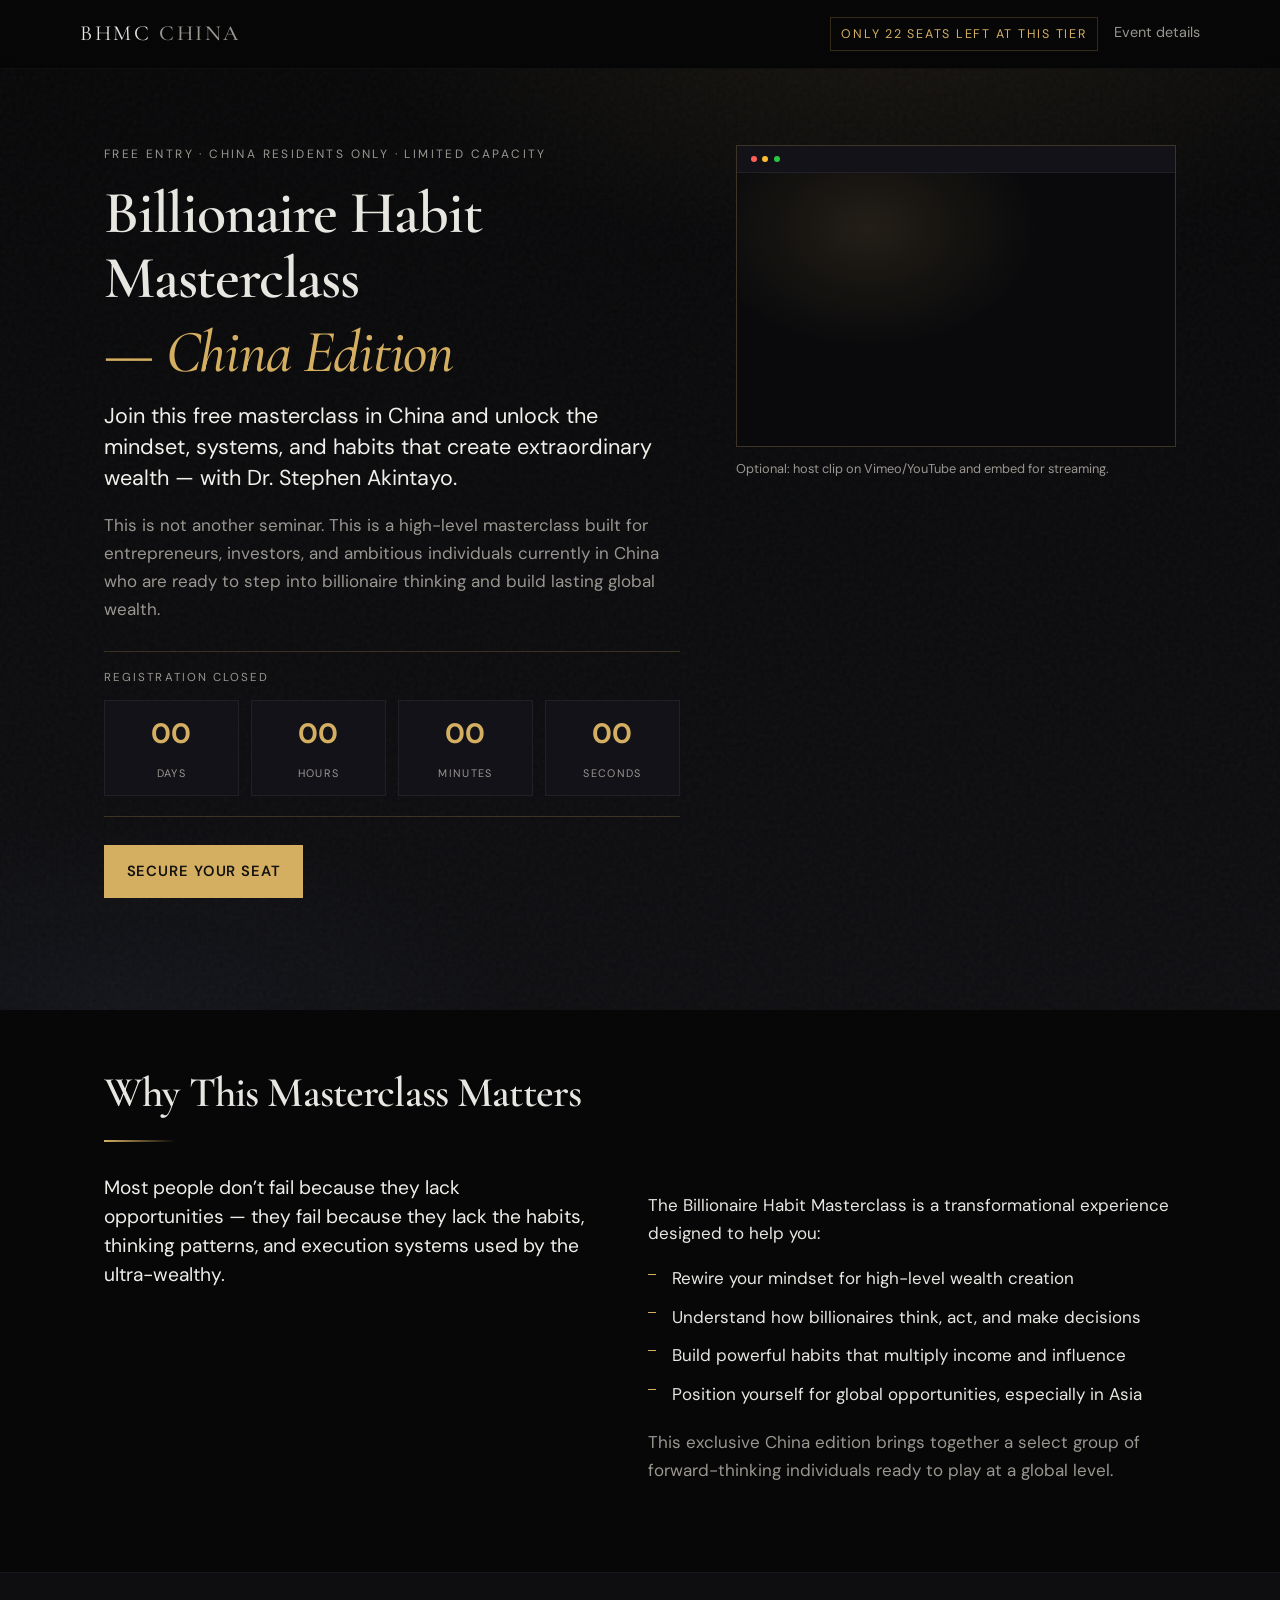
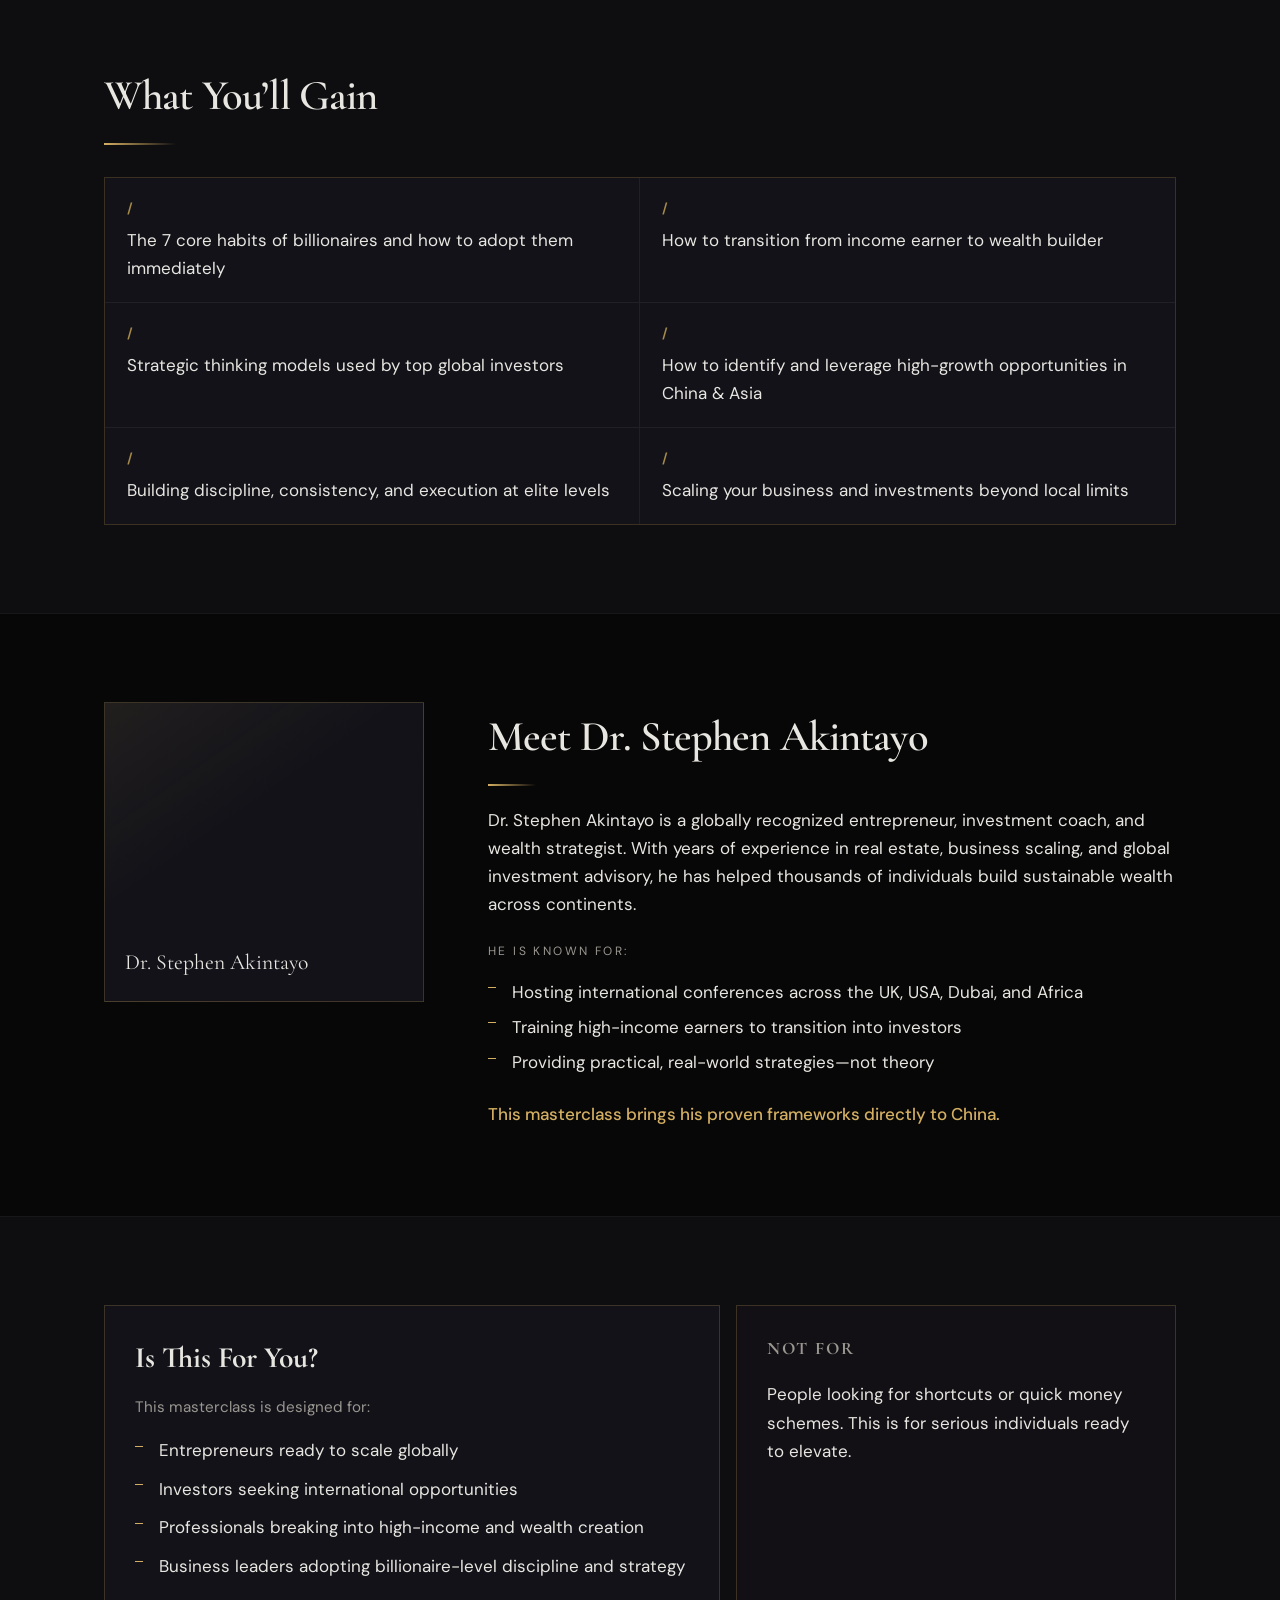
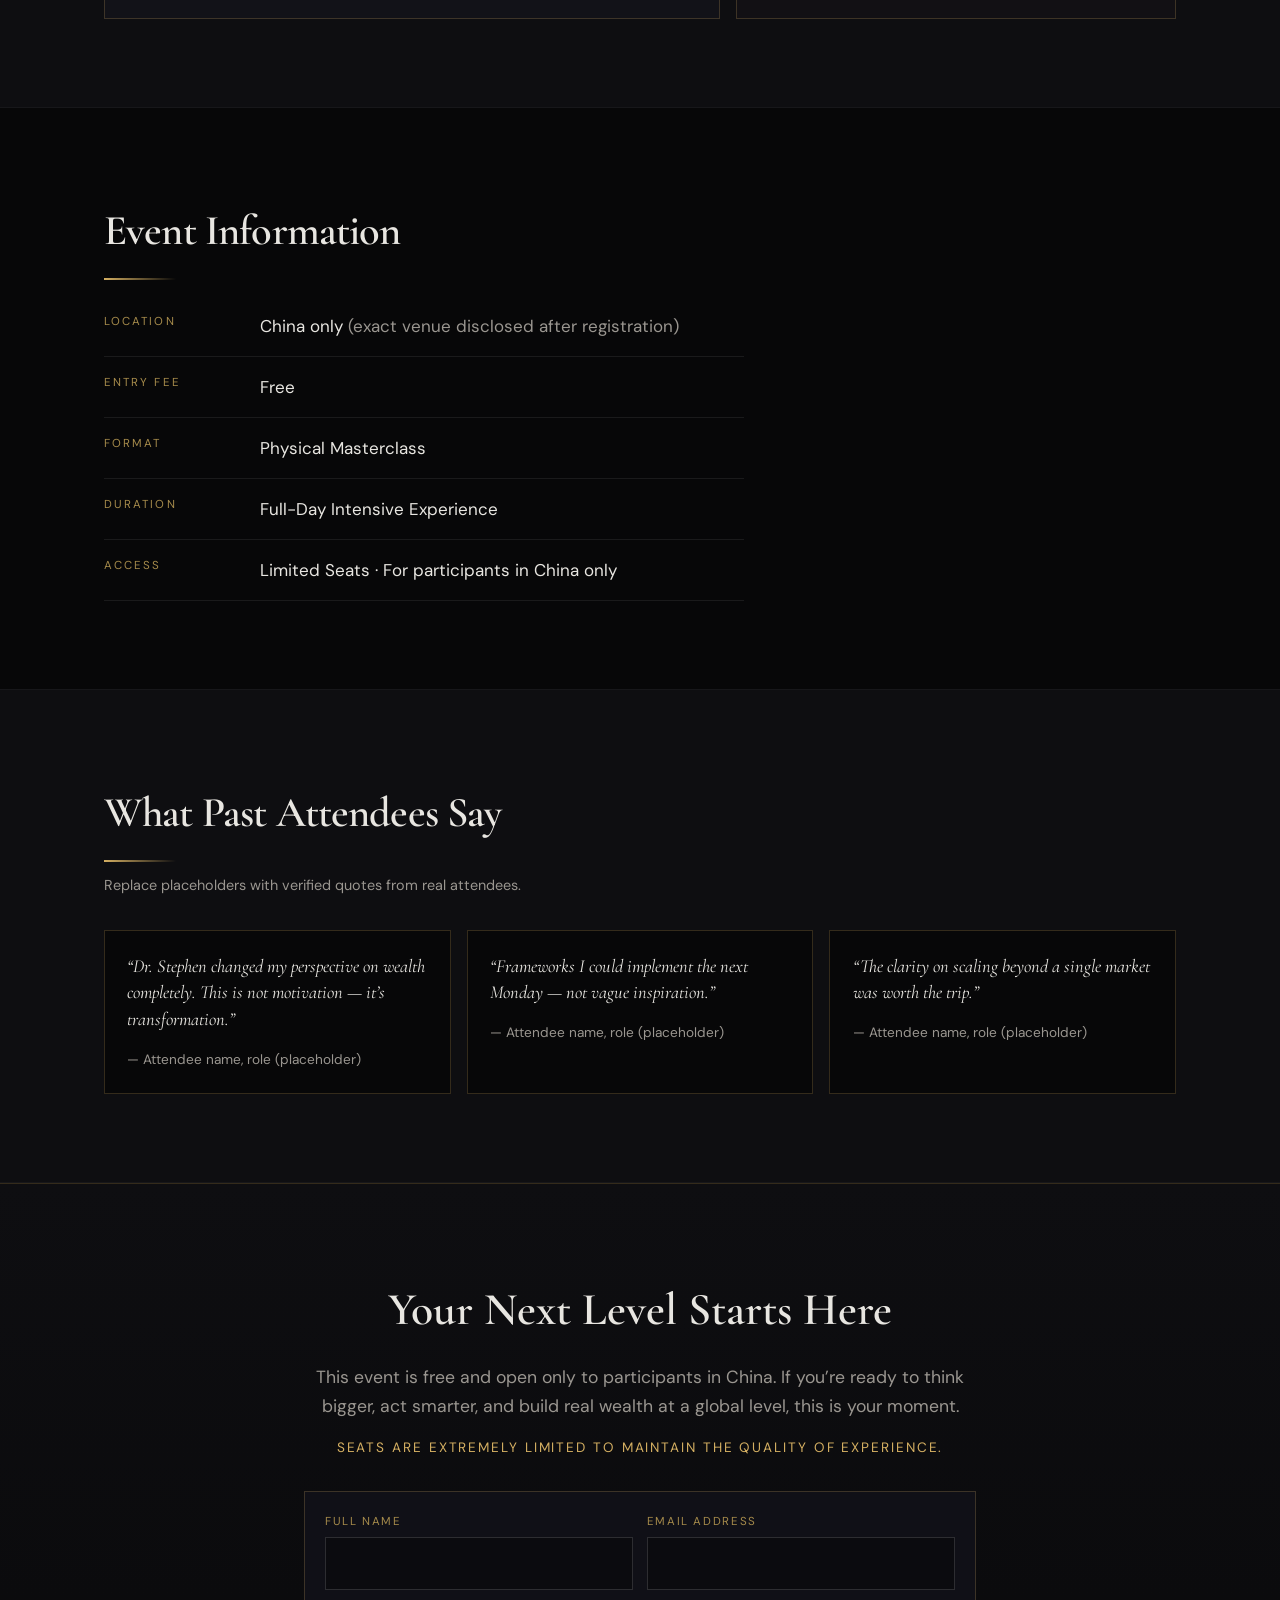
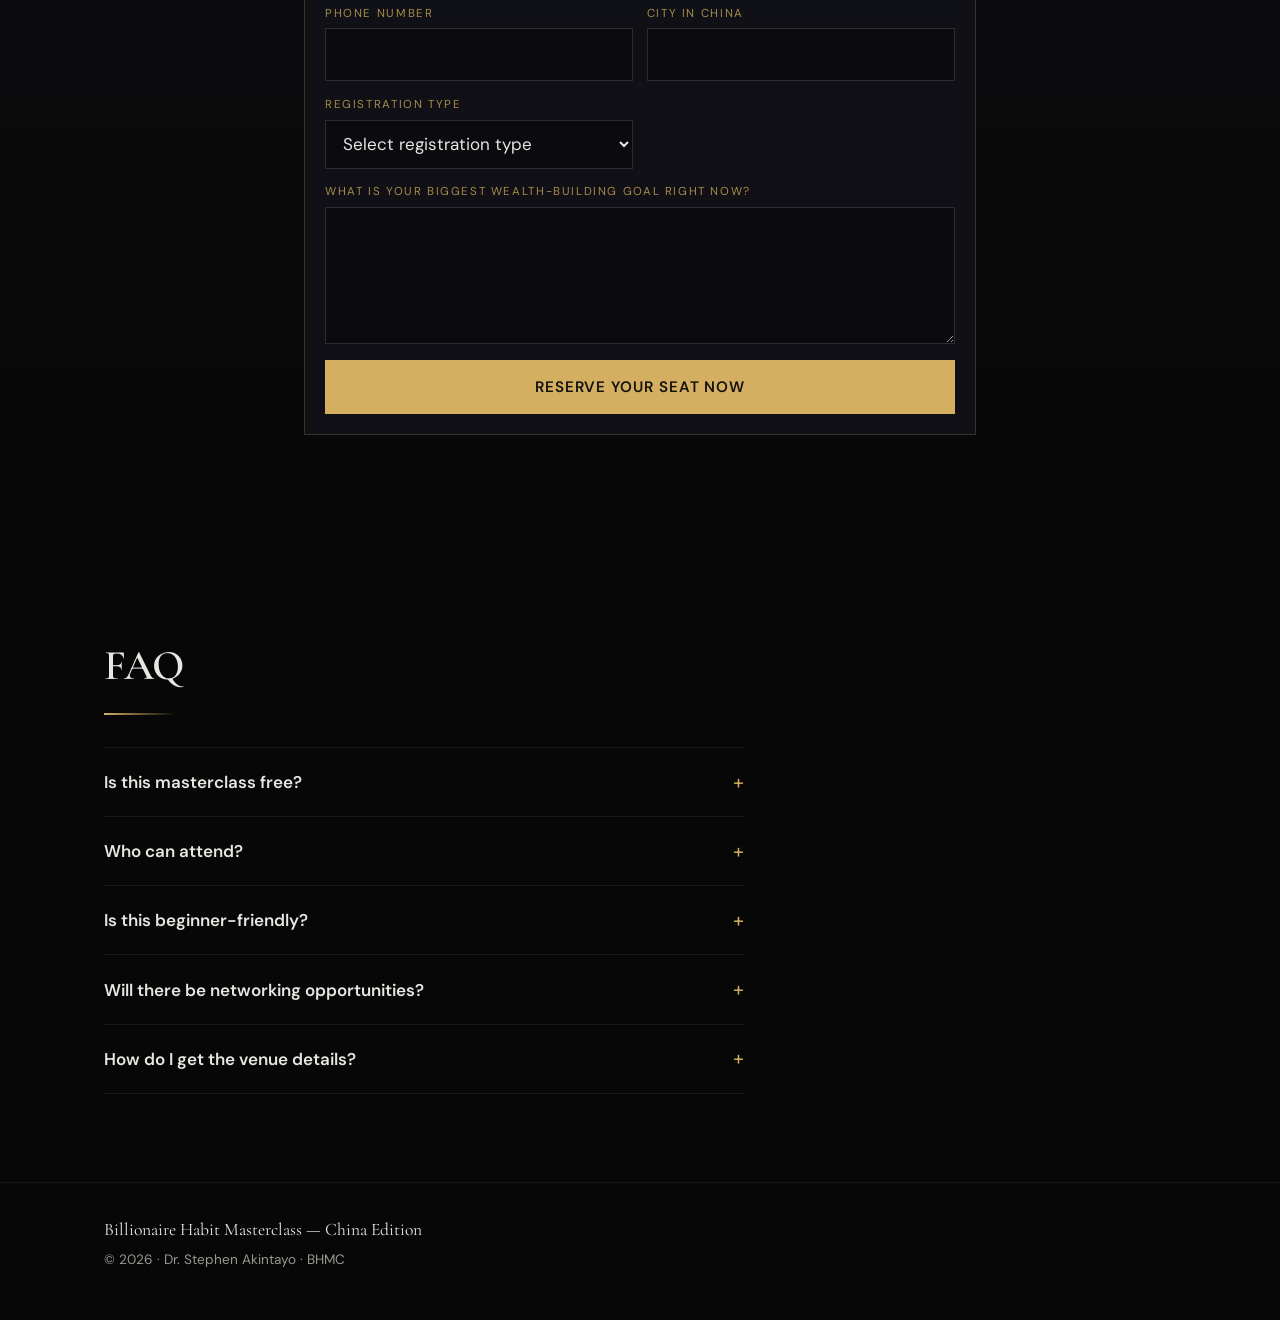
==== commit bba02bd3: "Update landing page for BHMC China Edition: Revise event details to emphasize free entry and China r" ====
--- a/index.html
+++ b/index.html
@@ -38,19 +38,19 @@
         <div class="hero__bg" aria-hidden="true"></div>
         <div class="shell hero__grid">
           <div class="hero__copy">
-            <p class="eyebrow">In-person · Limited capacity</p>
+            <p class="eyebrow">Free Entry · China Residents Only · Limited capacity</p>
             <h1 id="hero-title" class="hero__title">
               Billionaire Habit Masterclass
               <span class="hero__title-accent">— China Edition</span>
             </h1>
             <p class="hero__lead">
-              Unlock the mindset, systems, and habits that create extraordinary wealth — with Dr.
-              Stephen Akintayo.
+              Join this free masterclass in China and unlock the mindset, systems, and habits that
+              create extraordinary wealth — with Dr. Stephen Akintayo.
             </p>
             <p class="hero__support">
               This is not another seminar. This is a high-level masterclass built for entrepreneurs,
-              investors, and ambitious individuals ready to step into billionaire thinking and build
-              lasting global wealth.
+              investors, and ambitious individuals currently in China who are ready to step into
+              billionaire thinking and build lasting global wealth.
             </p>
 
             <div class="countdown" role="timer" aria-live="polite" data-countdown>
@@ -77,21 +77,6 @@
 
             <div class="hero__actions">
               <a class="btn btn--primary" href="#final-cta">Secure Your Seat</a>
-              <a class="btn btn--ghost" href="#vip">Apply for VIP Access</a>
-              <a
-                class="btn btn--whatsapp"
-                href="https://wa.me/0000000000000?text=Hi%2C%20I%E2%80%99m%20interested%20in%20BHMC%20China%20Edition"
-                target="_blank"
-                rel="noopener noreferrer"
-              >
-                <svg class="btn__icon" width="20" height="20" viewBox="0 0 24 24" aria-hidden="true">
-                  <path
-                    fill="currentColor"
-                    d="M17.472 14.382c-.297-.149-1.758-.867-2.03-.967-.273-.099-.471-.148-.67.15-.197.297-.767.966-.94 1.164-.173.199-.347.223-.644.075-.297-.15-1.255-.463-2.39-1.475-.883-.788-1.48-1.761-1.653-2.059-.173-.297-.018-.458.13-.606.134-.133.298-.347.446-.52.149-.174.198-.298.298-.497.099-.198.05-.371-.025-.52-.075-.149-.669-1.612-.916-2.207-.242-.579-.487-.5-.669-.51-.173-.008-.371-.01-.57-.01-.198 0-.52.074-.792.372-.272.297-1.04 1.016-1.04 2.479 0 1.462 1.065 2.875 1.213 3.074.149.198 2.096 3.2 5.077 4.487.709.306 1.262.489 1.694.625.712.227 1.36.195 1.871.118.571-.085 1.758-.719 2.006-1.413.248-.694.248-1.289.173-1.413-.074-.124-.272-.198-.57-.347m-5.421 7.403h-.004a9.87 9.87 0 01-5.031-1.378l-.361-.214-3.741.982.998-3.648-.235-.374a9.86 9.86 0 01-1.51-5.26c.001-5.45 4.436-9.884 9.888-9.884 2.64 0 5.122 1.03 6.988 2.898a9.825 9.825 0 012.893 6.994c-.003 5.45-4.435 9.884-9.885 9.884m8.413-18.297A11.815 11.815 0 0012.05 0C5.495 0 .16 5.335.157 11.892c0 2.096.547 4.142 1.588 5.945L.057 24l6.305-1.654a11.882 11.882 0 005.683 1.448h.005c6.554 0 11.89-5.335 11.893-11.893a11.821 11.821 0 00-3.48-8.413Z"
-                  />
-                </svg>
-                Chat on WhatsApp
-              </a>
             </div>
           </div>
 
@@ -102,21 +87,16 @@
                 <span class="video-frame__dot"></span>
                 <span class="video-frame__dot"></span>
               </div>
-              <!-- Replace src with your speaker reel or upload MP4 to same folder -->
               <div class="video-frame__body">
-                <!-- Self-hosted: set src below, e.g. <source src="speaker-reel.mp4" type="video/mp4" /> -->
-                <!-- Or embed YouTube after this block: <div class="video-frame__embed">...</div> and hide .video-frame__video -->
-                <video class="video-frame__video" controls playsinline preload="metadata">
-                  <source src="" type="video/mp4" />
-                </video>
-                <div class="video-frame__fallback" data-video-fallback>
-                  <p class="video-frame__fallback-title">Speaker preview</p>
-                  <p class="video-frame__fallback-text">
-                    Add your MP4 path in <code>index.html</code> or paste a YouTube embed below the
-                    video tag. Poster image is a stand-in until your asset is ready.
-                  </p>
-                  <a class="btn btn--inline" href="#final-cta">Reserve access</a>
-                </div>
+                <iframe
+                  class="video-frame__embed"
+                  src="https://www.youtube.com/embed/i45_4AMAx54"
+                  title="Billionaire Habit Masterclass preview video"
+                  loading="lazy"
+                  referrerpolicy="strict-origin-when-cross-origin"
+                  allow="accelerometer; autoplay; clipboard-write; encrypted-media; gyroscope; picture-in-picture; web-share"
+                  allowfullscreen
+                ></iframe>
               </div>
             </div>
             <p class="hero__media-note">Optional: host clip on Vimeo/YouTube and embed for streaming.</p>
@@ -237,7 +217,11 @@
           <dl class="detail-list">
             <div class="detail-list__row">
               <dt>Location</dt>
-              <dd>China <span class="muted">(exact venue disclosed after registration)</span></dd>
+              <dd>China only <span class="muted">(exact venue disclosed after registration)</span></dd>
+            </div>
+            <div class="detail-list__row">
+              <dt>Entry Fee</dt>
+              <dd>Free</dd>
             </div>
             <div class="detail-list__row">
               <dt>Format</dt>
@@ -249,32 +233,13 @@
             </div>
             <div class="detail-list__row">
               <dt>Access</dt>
-              <dd>Limited Seats Only</dd>
+              <dd>Limited Seats · For participants in China only</dd>
             </div>
           </dl>
         </div>
       </section>
 
-      <!-- SECTION 6 VIP -->
-      <section class="section section--vip" id="vip">
-        <div class="shell vip">
-          <div class="vip__content">
-            <p class="eyebrow eyebrow--gold">Optional upgrade</p>
-            <h2 class="section__title">VIP &amp; Private Access</h2>
-            <p>Upgrade your experience and get:</p>
-            <ul class="checks">
-              <li>Front-row seating</li>
-              <li>Exclusive networking session with Dr. Stephen Akintayo</li>
-              <li>Private Q&amp;A session</li>
-              <li>Priority access to future global investment opportunities</li>
-            </ul>
-            <a class="btn btn--primary" href="#final-cta">Apply for VIP Access</a>
-          </div>
-          <div class="vip__accent" aria-hidden="true"></div>
-        </div>
-      </section>
-
-      <!-- SECTION 7 TESTIMONIALS -->
+      <!-- SECTION 6 TESTIMONIALS -->
       <section class="section section--alternate" id="testimonials">
         <div class="shell">
           <div class="section__head">
@@ -302,25 +267,74 @@
         </div>
       </section>
 
-      <!-- SECTION 8 FINAL CTA -->
+      <!-- SECTION 7 FINAL CTA -->
       <section class="section section--final" id="final-cta" aria-labelledby="final-title">
         <div class="shell final">
           <h2 id="final-title" class="final__title">Your Next Level Starts Here</h2>
           <p class="final__lead">
-            If you’re ready to think bigger, act smarter, and build real wealth at a global level,
-            this is your moment.
+            This event is free and open only to participants in China. If you’re ready to think
+            bigger, act smarter, and build real wealth at a global level, this is your moment.
           </p>
           <p class="final__scarcity">
             Seats are extremely limited to maintain the quality of experience.
           </p>
-          <div class="final__actions">
-            <a class="btn btn--primary btn--lg" href="https://wa.me/0000000000000?text=Reserve%20seat%20-%20BHMC%20China" target="_blank" rel="noopener noreferrer">Reserve Your Seat Now</a>
-            <a class="btn btn--ghost btn--lg" href="https://wa.me/0000000000000?text=Join%20masterclass%20-%20BHMC%20China" target="_blank" rel="noopener noreferrer">Join the Masterclass</a>
-          </div>
-        </div>
-      </section>
-
-      <!-- SECTION 9 FAQ -->
+          <form
+            class="registration-form"
+            action="https://formspree.io/f/xaqaeelv"
+            method="POST"
+            aria-label="BHMC registration form"
+          >
+            <input
+              type="hidden"
+              name="_subject"
+              value="New BHMC China registration request"
+            />
+            <input type="hidden" name="_captcha" value="false" />
+
+            <div class="registration-form__grid">
+              <label class="field">
+                <span class="field__label">Full name</span>
+                <input class="field__input" type="text" name="full_name" required />
+              </label>
+              <label class="field">
+                <span class="field__label">Email address</span>
+                <input class="field__input" type="email" name="email" autocomplete="email" required />
+              </label>
+              <label class="field">
+                <span class="field__label">Phone number</span>
+                <input class="field__input" type="tel" name="phone_number" required />
+              </label>
+              <label class="field">
+                <span class="field__label">City in China</span>
+                <input class="field__input" type="text" name="location" required />
+              </label>
+              <label class="field">
+                <span class="field__label">Registration type</span>
+                <select class="field__input" name="ticket_preference" required>
+                  <option value="">Select registration type</option>
+                  <option value="Free China Edition Seat">Free China Edition Seat</option>
+                </select>
+              </label>
+              <label class="field field--full">
+                <span class="field__label">What is your biggest wealth-building goal right now?</span>
+                <textarea
+                  class="field__input field__input--textarea"
+                  name="goal"
+                  rows="4"
+                  required
+                ></textarea>
+              </label>
+            </div>
+
+            <button class="btn btn--primary btn--lg registration-form__submit" type="submit">
+              Reserve Your Seat Now
+            </button>
+          </form>
+
+        </div>
+      </section>
+
+      <!-- SECTION 8 FAQ -->
       <section class="section" id="faq">
         <div class="shell faq">
           <div class="section__head">
@@ -329,12 +343,20 @@
           </div>
           <div class="faq__list">
             <details class="faq__item">
+              <summary>Is this masterclass free?</summary>
+              <p>Yes. Registration is completely free, but seats are limited.</p>
+            </details>
+            <details class="faq__item">
+              <summary>Who can attend?</summary>
+              <p>This edition is only for participants currently in China.</p>
+            </details>
+            <details class="faq__item">
               <summary>Is this beginner-friendly?</summary>
               <p>Yes, but it’s designed for serious individuals ready to grow.</p>
             </details>
             <details class="faq__item">
               <summary>Will there be networking opportunities?</summary>
-              <p>Yes, especially for VIP participants.</p>
+              <p>Yes, attendees will have opportunities to connect during the event.</p>
             </details>
             <details class="faq__item">
               <summary>How do I get the venue details?</summary>
--- a/styles.css
+++ b/styles.css
@@ -10,7 +10,6 @@
   --gold-dim: #a68b4b;
   --text: #e8e6e1;
   --muted: #9a9690;
-  --whatsapp: #25d366;
   --font-serif: "Cormorant Garamond", Georgia, "Times New Roman", serif;
   --font-sans: "DM Sans", system-ui, sans-serif;
   /* Horizontal padding: tighter on phones, + safe-area for notched devices */
@@ -309,17 +308,6 @@
   color: var(--gold);
 }
 
-.btn--whatsapp {
-  background: transparent;
-  color: var(--whatsapp);
-  border-color: rgba(37, 211, 102, 0.45);
-}
-
-.btn--whatsapp:hover {
-  background: rgba(37, 211, 102, 0.08);
-  border-color: var(--whatsapp);
-}
-
 .btn__icon {
   flex-shrink: 0;
 }
@@ -377,6 +365,14 @@
   background:
     radial-gradient(ellipse 70% 80% at 30% 20%, rgba(212, 175, 98, 0.12), transparent 55%),
     #0a0a0c;
+}
+
+.video-frame__embed {
+  position: absolute;
+  inset: 0;
+  width: 100%;
+  height: 100%;
+  border: 0;
 }
 
 .video-frame__video {
@@ -710,36 +706,6 @@
   color: var(--muted);
 }
 
-/* VIP */
-.section--vip {
-  position: relative;
-  padding: clamp(3.5rem, 8vw, 5rem) 0;
-  overflow: hidden;
-}
-
-.vip {
-  display: grid;
-  gap: 2rem;
-  position: relative;
-  z-index: 1;
-}
-
-@media (min-width: 768px) {
-  .vip {
-    grid-template-columns: 1fr 120px;
-  }
-}
-
-.vip__content {
-  max-width: 560px;
-}
-
-.vip__accent {
-  border: 1px solid var(--line);
-  min-height: 120px;
-  background: linear-gradient(160deg, rgba(212, 175, 98, 0.12), transparent);
-}
-
 /* Quotes */
 .quotes {
   display: grid;
@@ -816,6 +782,71 @@
   flex-wrap: wrap;
   gap: 0.75rem;
   justify-content: center;
+}
+
+.registration-form {
+  margin: 0 auto 1.25rem;
+  max-width: 760px;
+  text-align: left;
+  padding: 1.25rem;
+  border: 1px solid var(--line);
+  background: rgba(18, 18, 24, 0.88);
+}
+
+.registration-form__grid {
+  display: grid;
+  grid-template-columns: 1fr;
+  gap: 0.85rem;
+}
+
+@media (min-width: 760px) {
+  .registration-form__grid {
+    grid-template-columns: 1fr 1fr;
+  }
+}
+
+.field {
+  display: flex;
+  flex-direction: column;
+  gap: 0.35rem;
+}
+
+.field--full {
+  grid-column: 1 / -1;
+}
+
+.field__label {
+  font-size: 0.72rem;
+  letter-spacing: 0.14em;
+  text-transform: uppercase;
+  color: var(--gold-dim);
+}
+
+.field__input {
+  width: 100%;
+  border: 1px solid rgba(255, 255, 255, 0.14);
+  background: #0b0b0f;
+  color: var(--text);
+  font: inherit;
+  padding: 0.72rem 0.8rem;
+  min-height: 44px;
+}
+
+.field__input:focus-visible {
+  outline: 2px solid rgba(212, 175, 98, 0.4);
+  outline-offset: 1px;
+  border-color: var(--gold);
+}
+
+.field__input--textarea {
+  resize: vertical;
+  min-height: 120px;
+}
+
+.registration-form__submit {
+  margin-top: 1rem;
+  width: 100%;
+  min-height: 48px;
 }
 
 /* FAQ */
@@ -1040,10 +1071,6 @@
   .quote {
     padding: 1.15rem 1.15rem;
   }
-
-  .vip__accent {
-    min-height: 80px;
-  }
 }
 
 /* Final CTA: stack full-width on small screens */
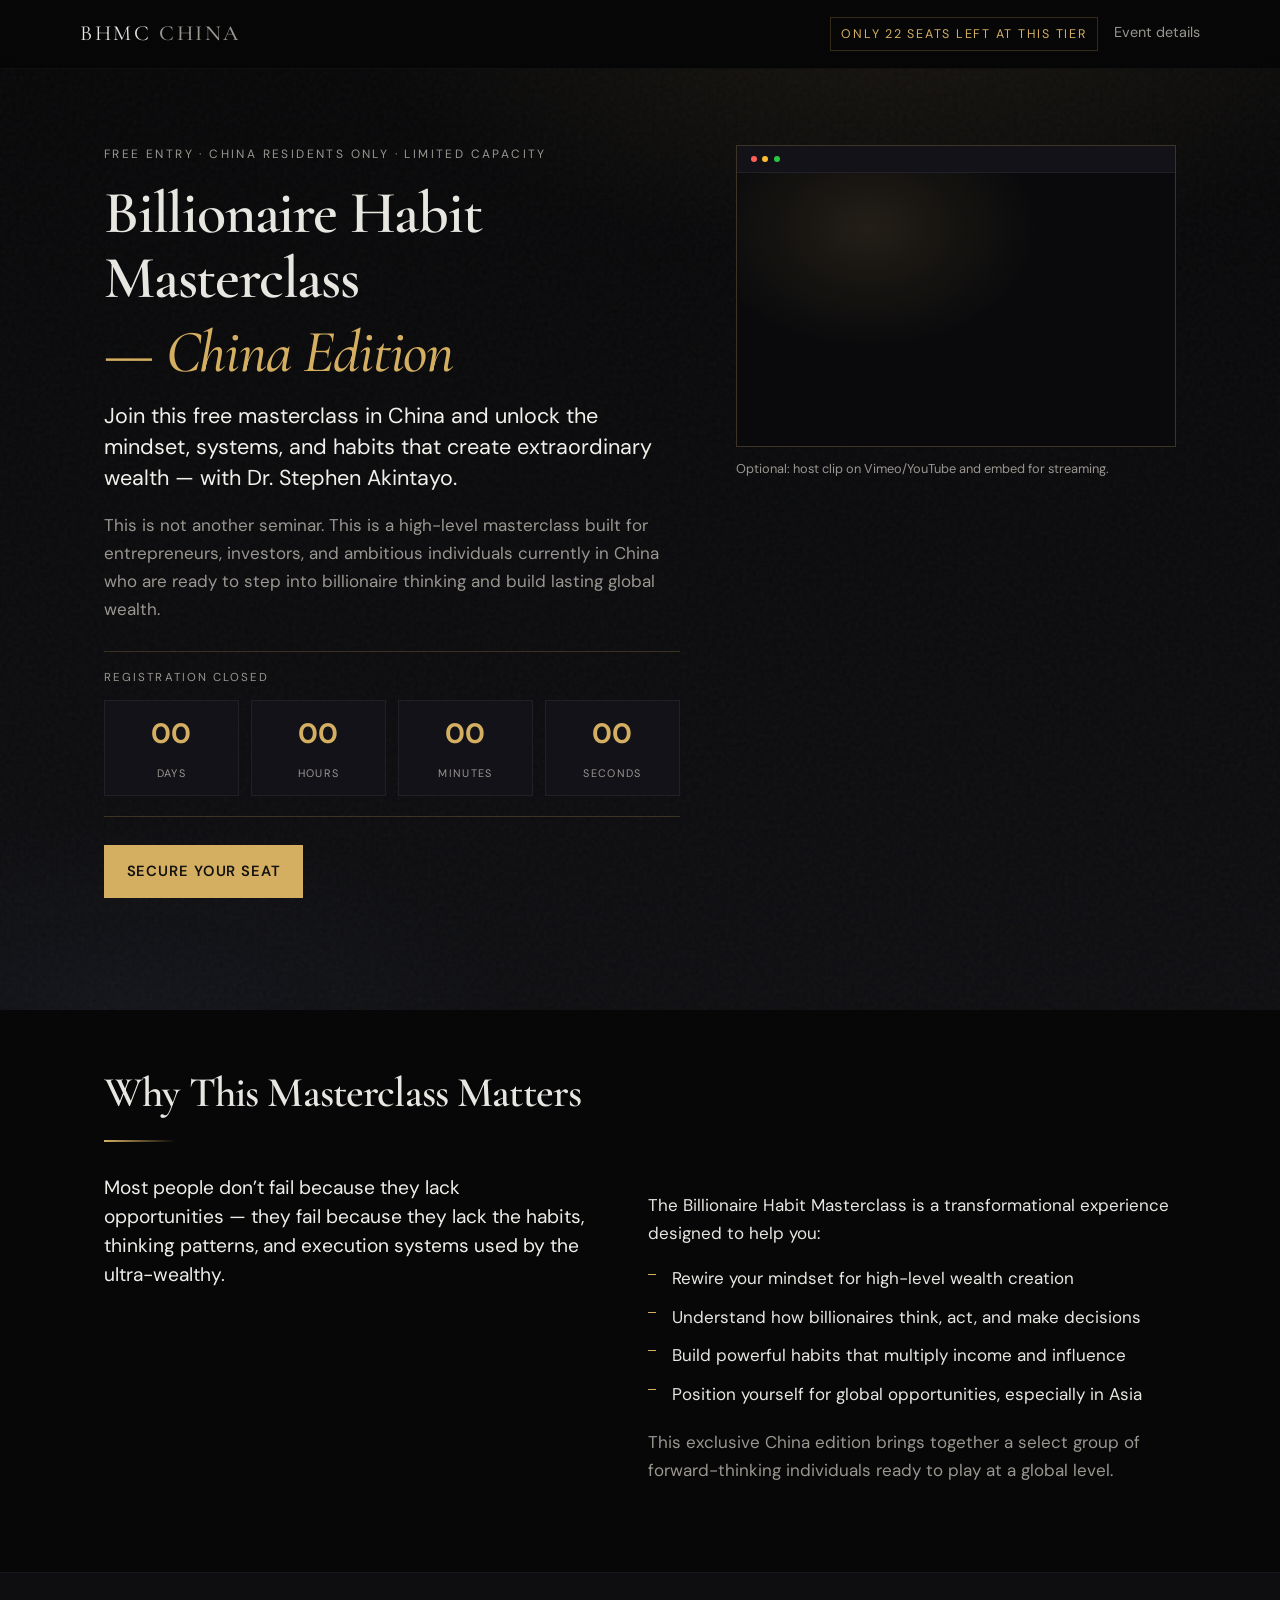
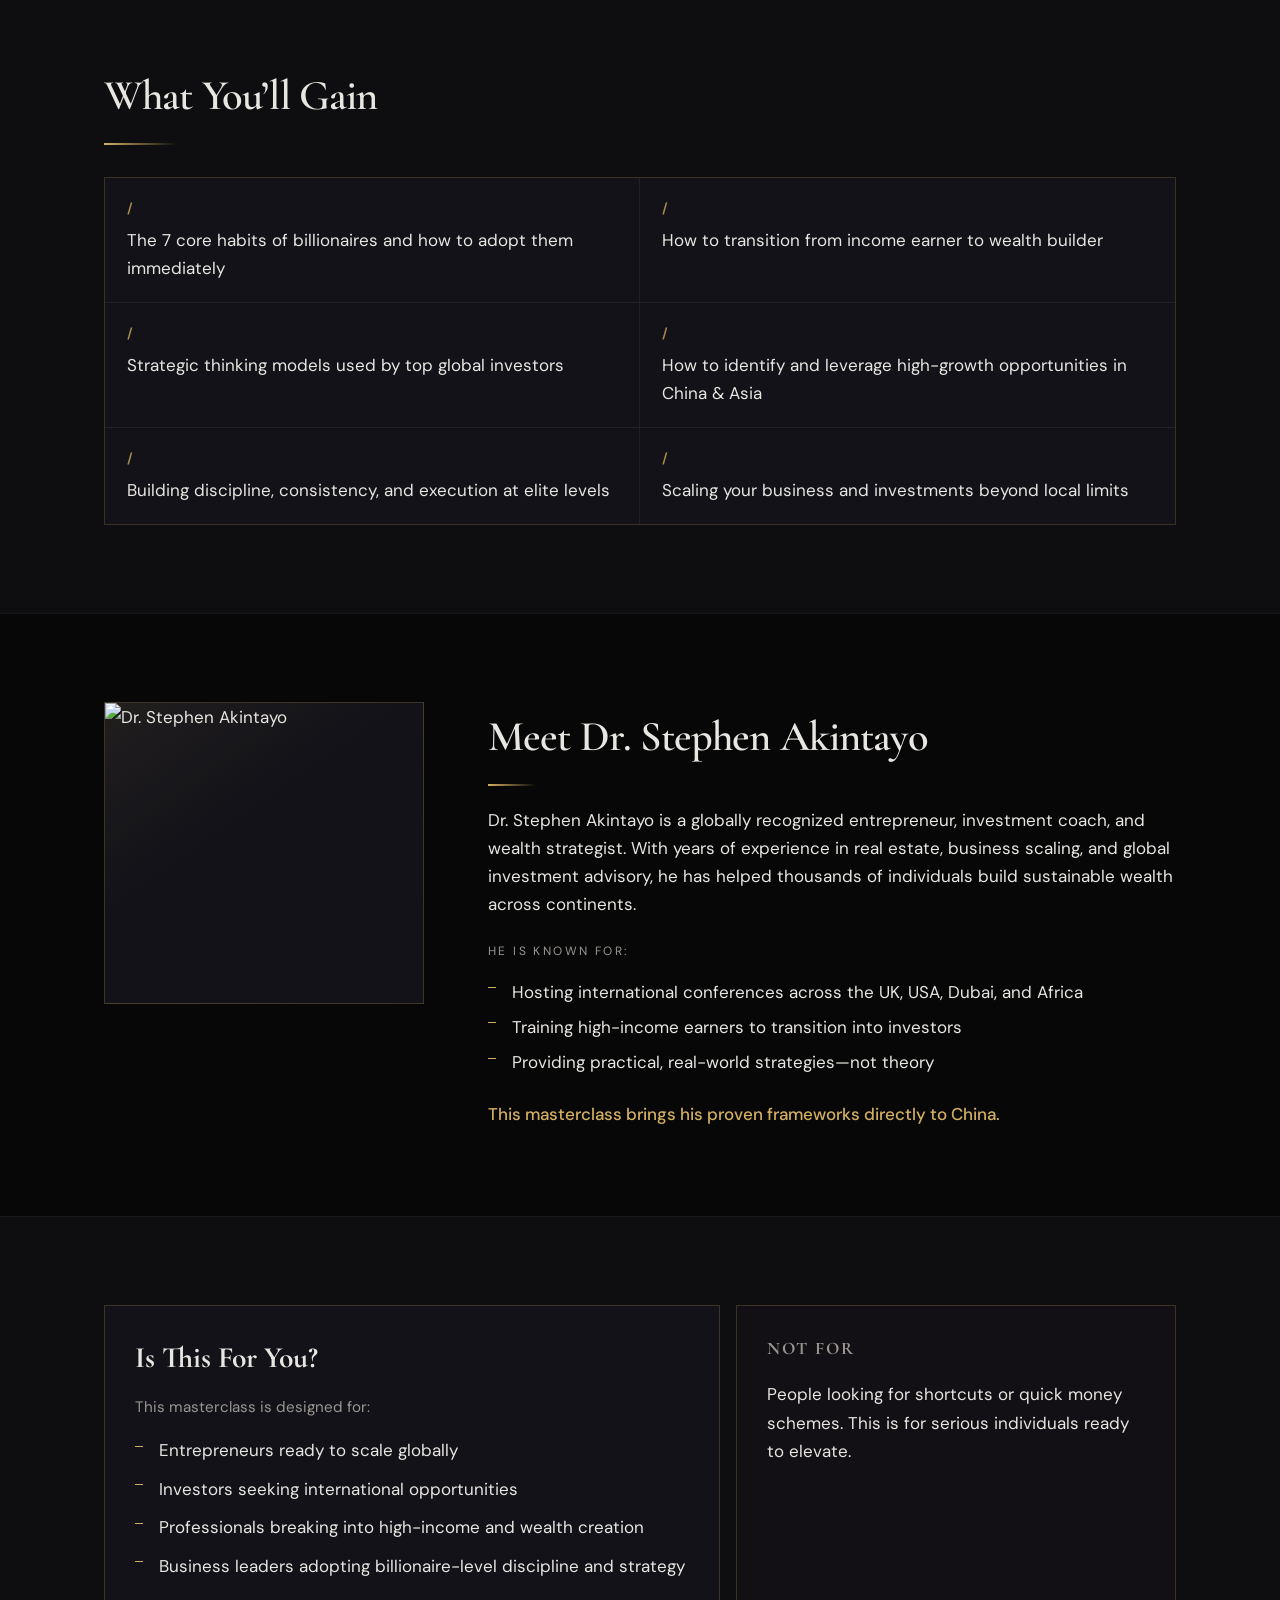
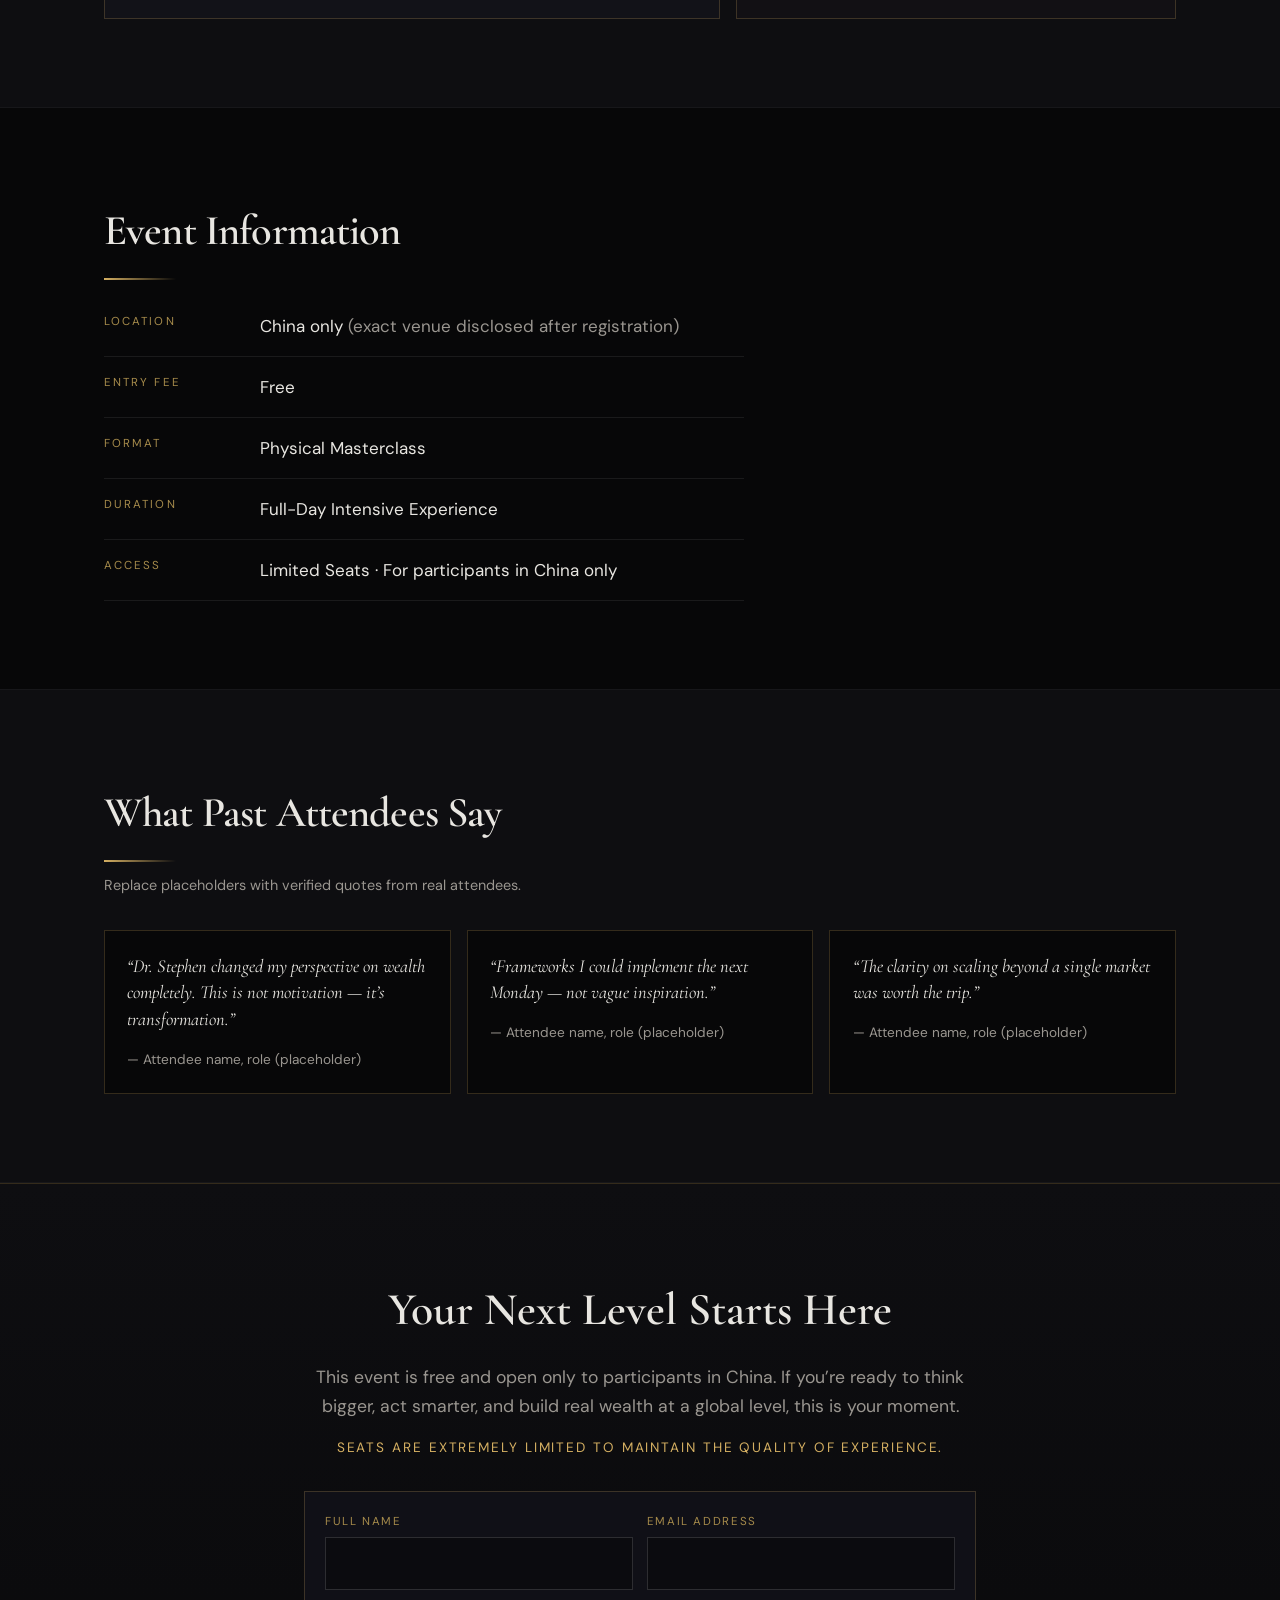
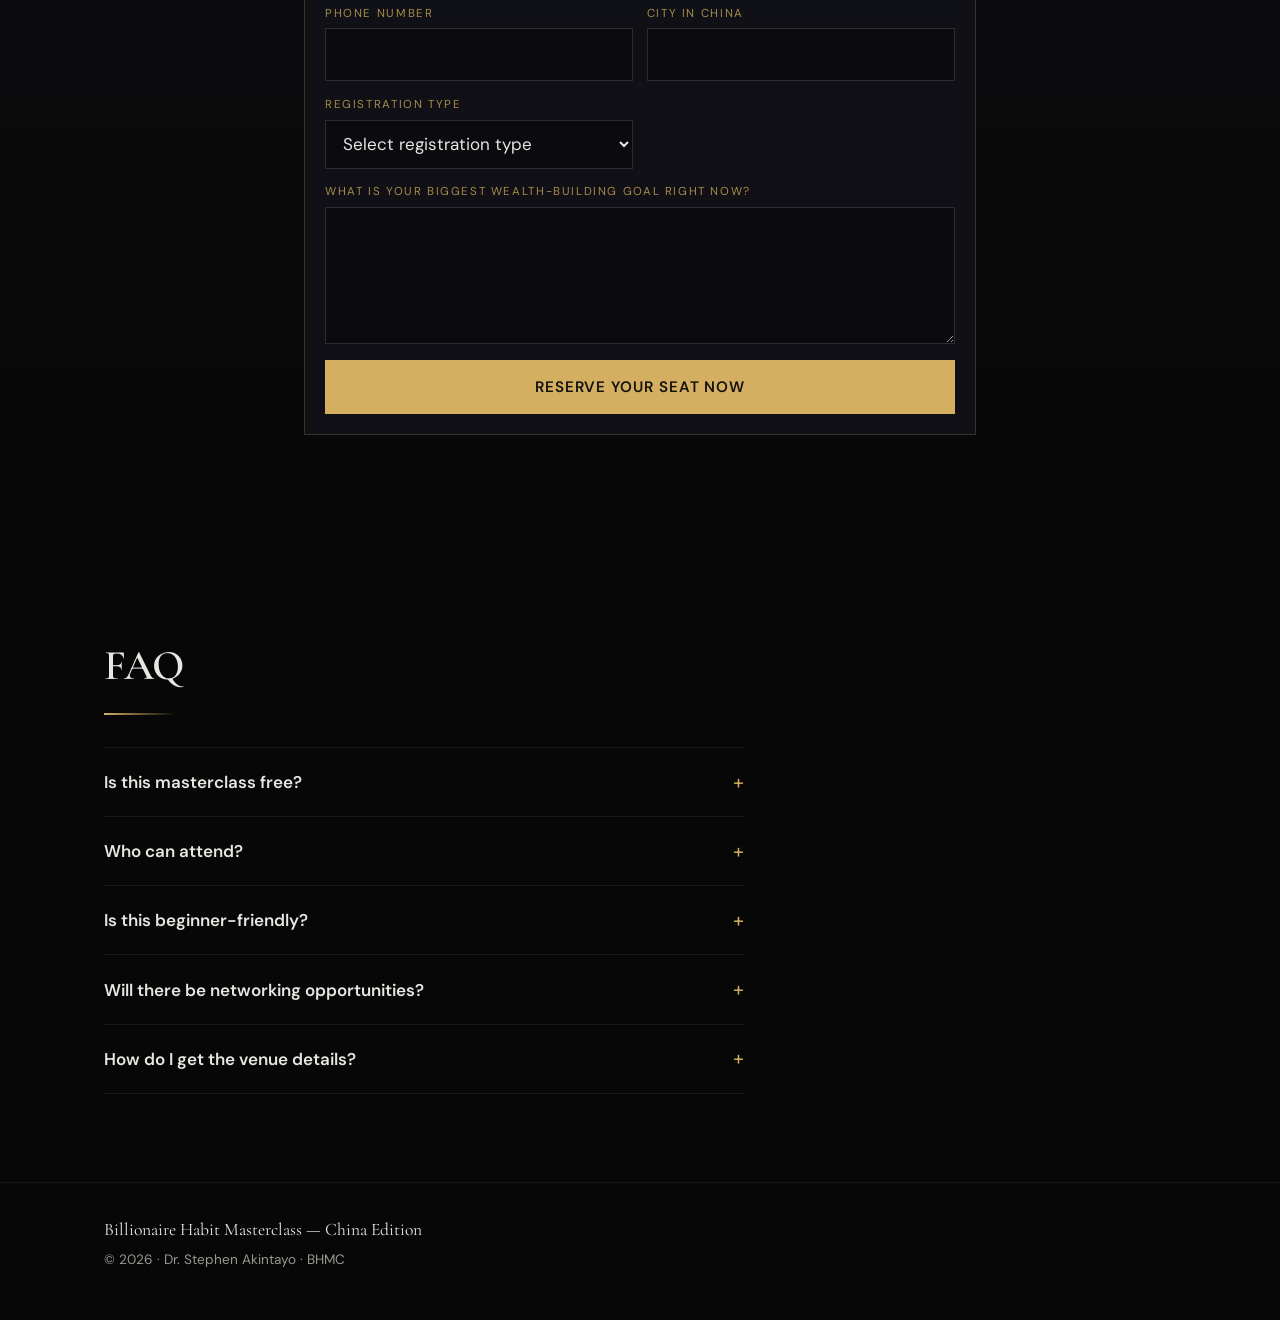
==== commit 70337eb8: "Update speaker section: Replace placeholder visual with an image of Dr. Stephen Akintayo and adjust " ====
--- a/index.html
+++ b/index.html
@@ -159,8 +159,15 @@
       <!-- SECTION 3 -->
       <section class="section" id="speaker">
         <div class="shell speaker">
-          <div class="speaker__visual" aria-hidden="true">
-            <div class="speaker__frame"></div>
+          <div class="speaker__visual">
+            <div class="speaker__frame">
+              <img
+                class="speaker__image"
+                src="https://usngrealestate.com/wp-content/uploads/2024/10/Dr-Stephen-Akintayo-2.jpg"
+                alt="Dr. Stephen Akintayo"
+                loading="lazy"
+              />
+            </div>
           </div>
           <div class="speaker__copy">
             <div class="section__head section__head--left">
--- a/styles.css
+++ b/styles.css
@@ -600,17 +600,15 @@
     linear-gradient(145deg, rgba(212, 175, 98, 0.08), transparent 40%),
     var(--surface);
   position: relative;
-}
-
-.speaker__frame::after {
-  content: "Dr. Stephen Akintayo";
-  position: absolute;
-  bottom: 1.25rem;
-  left: 1.25rem;
-  right: 1.25rem;
-  font-family: var(--font-serif);
-  font-size: 1.35rem;
-  color: var(--text);
+  overflow: hidden;
+}
+
+.speaker__image {
+  width: 100%;
+  height: 100%;
+  min-height: 300px;
+  object-fit: cover;
+  display: block;
 }
 
 .speaker__label {
@@ -1114,12 +1112,6 @@
     min-height: 240px;
   }
 
-  .speaker__frame::after {
-    font-size: 1.15rem;
-    bottom: 1rem;
-    left: 1rem;
-    right: 1rem;
-  }
 }
 
 /* Tablet landscape / small laptop: hero stays 2-col from 960px (existing) */
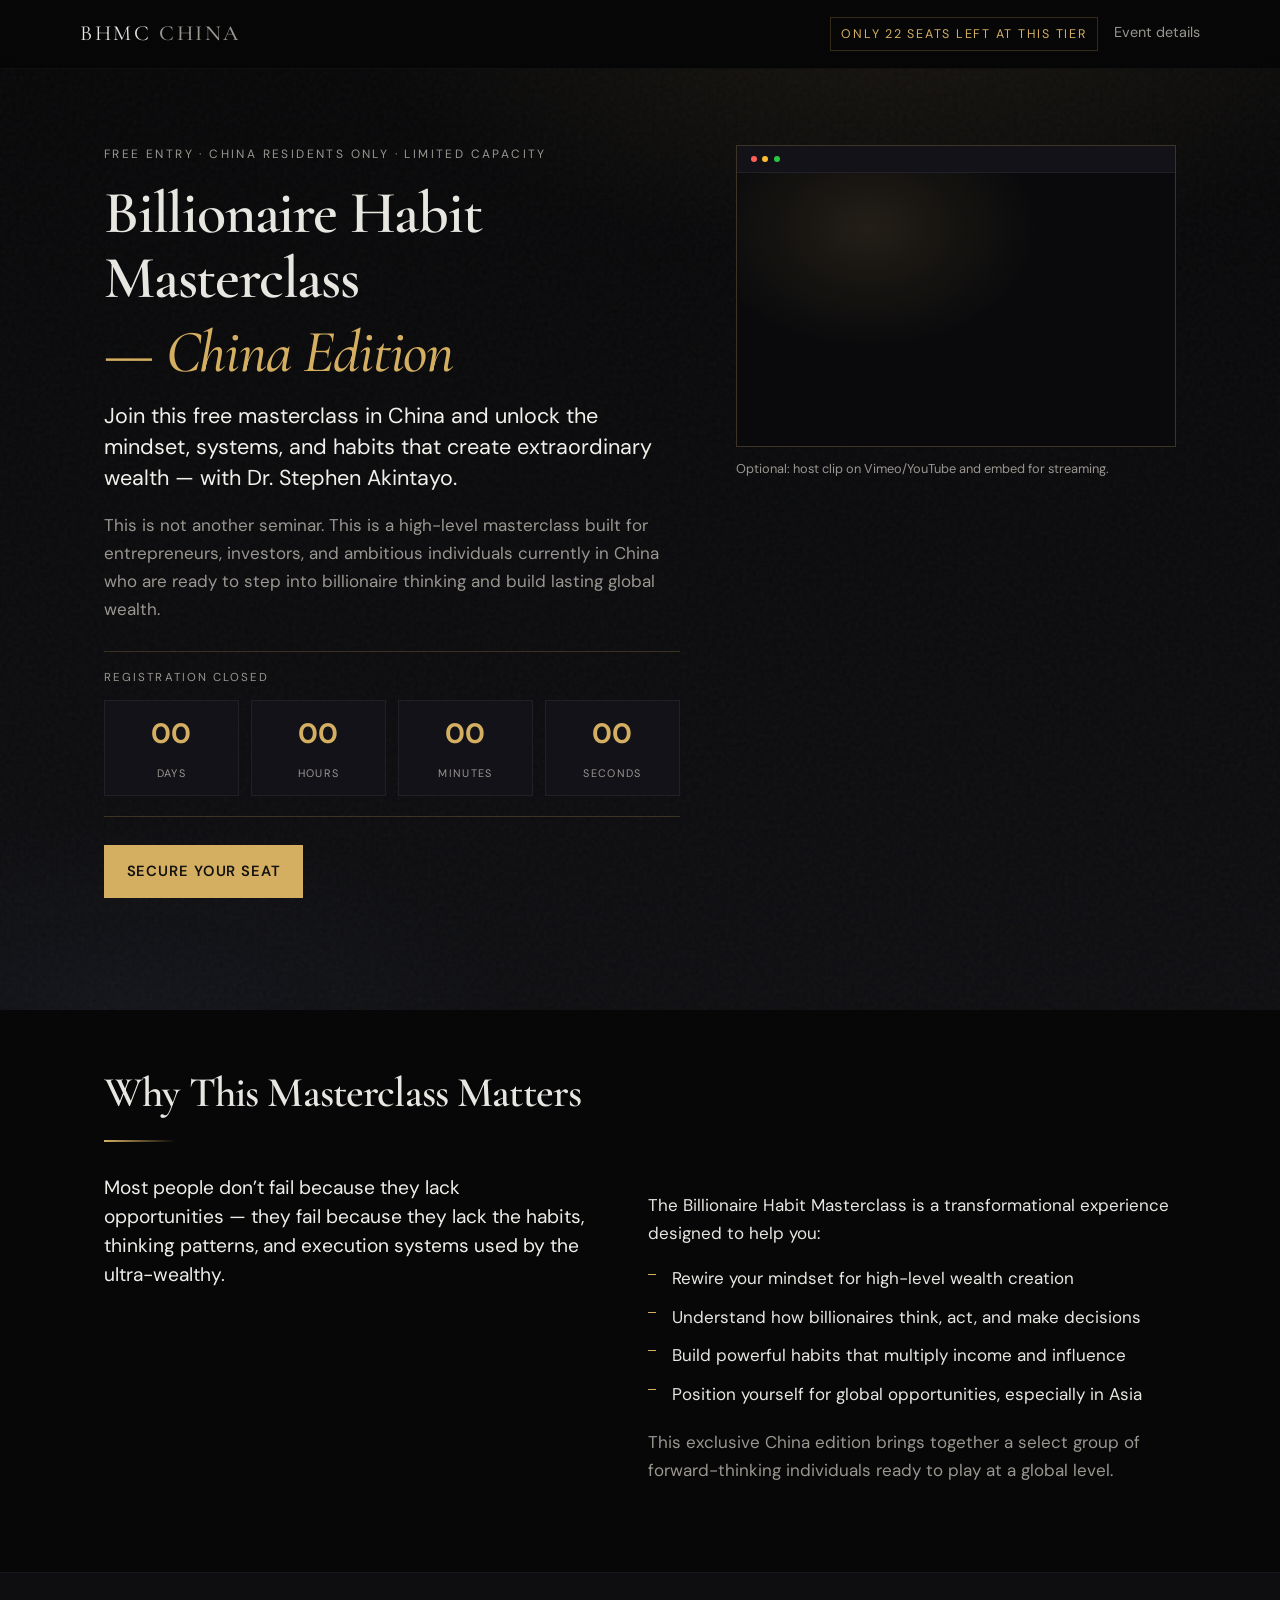
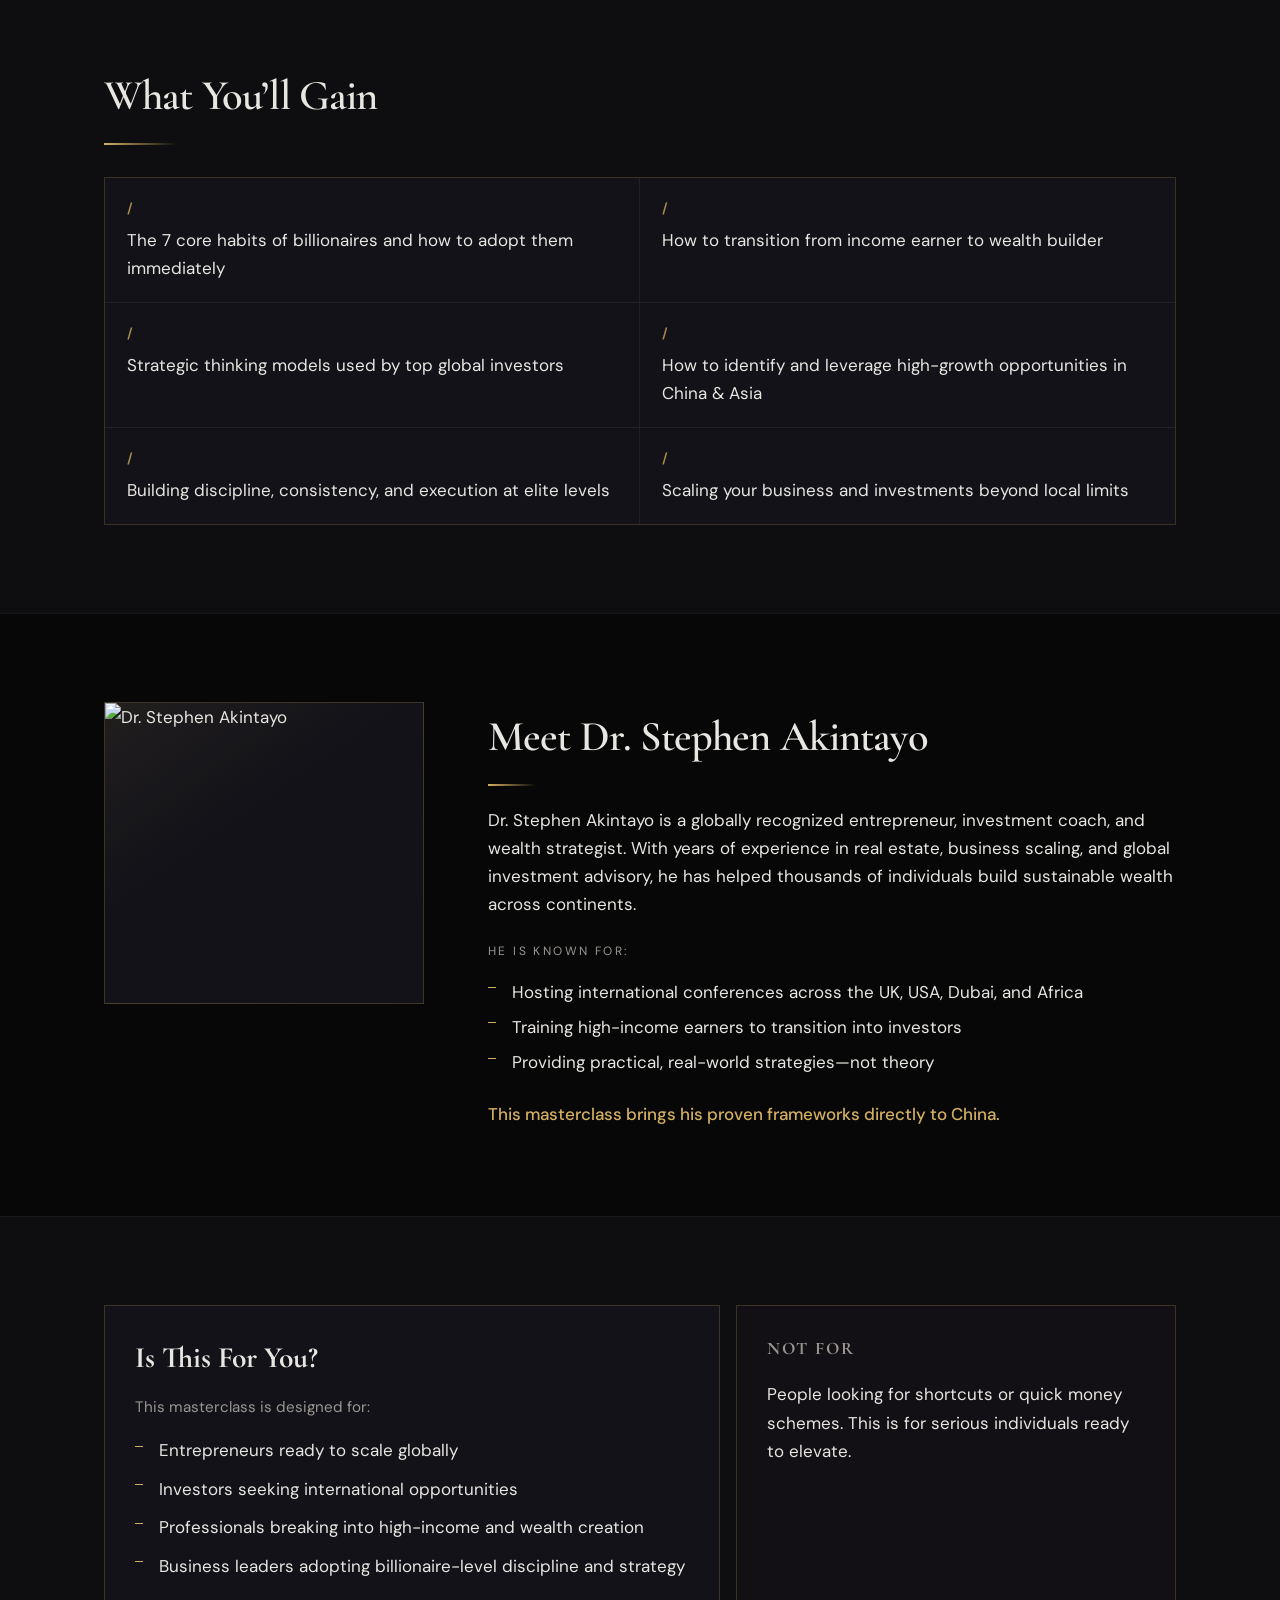
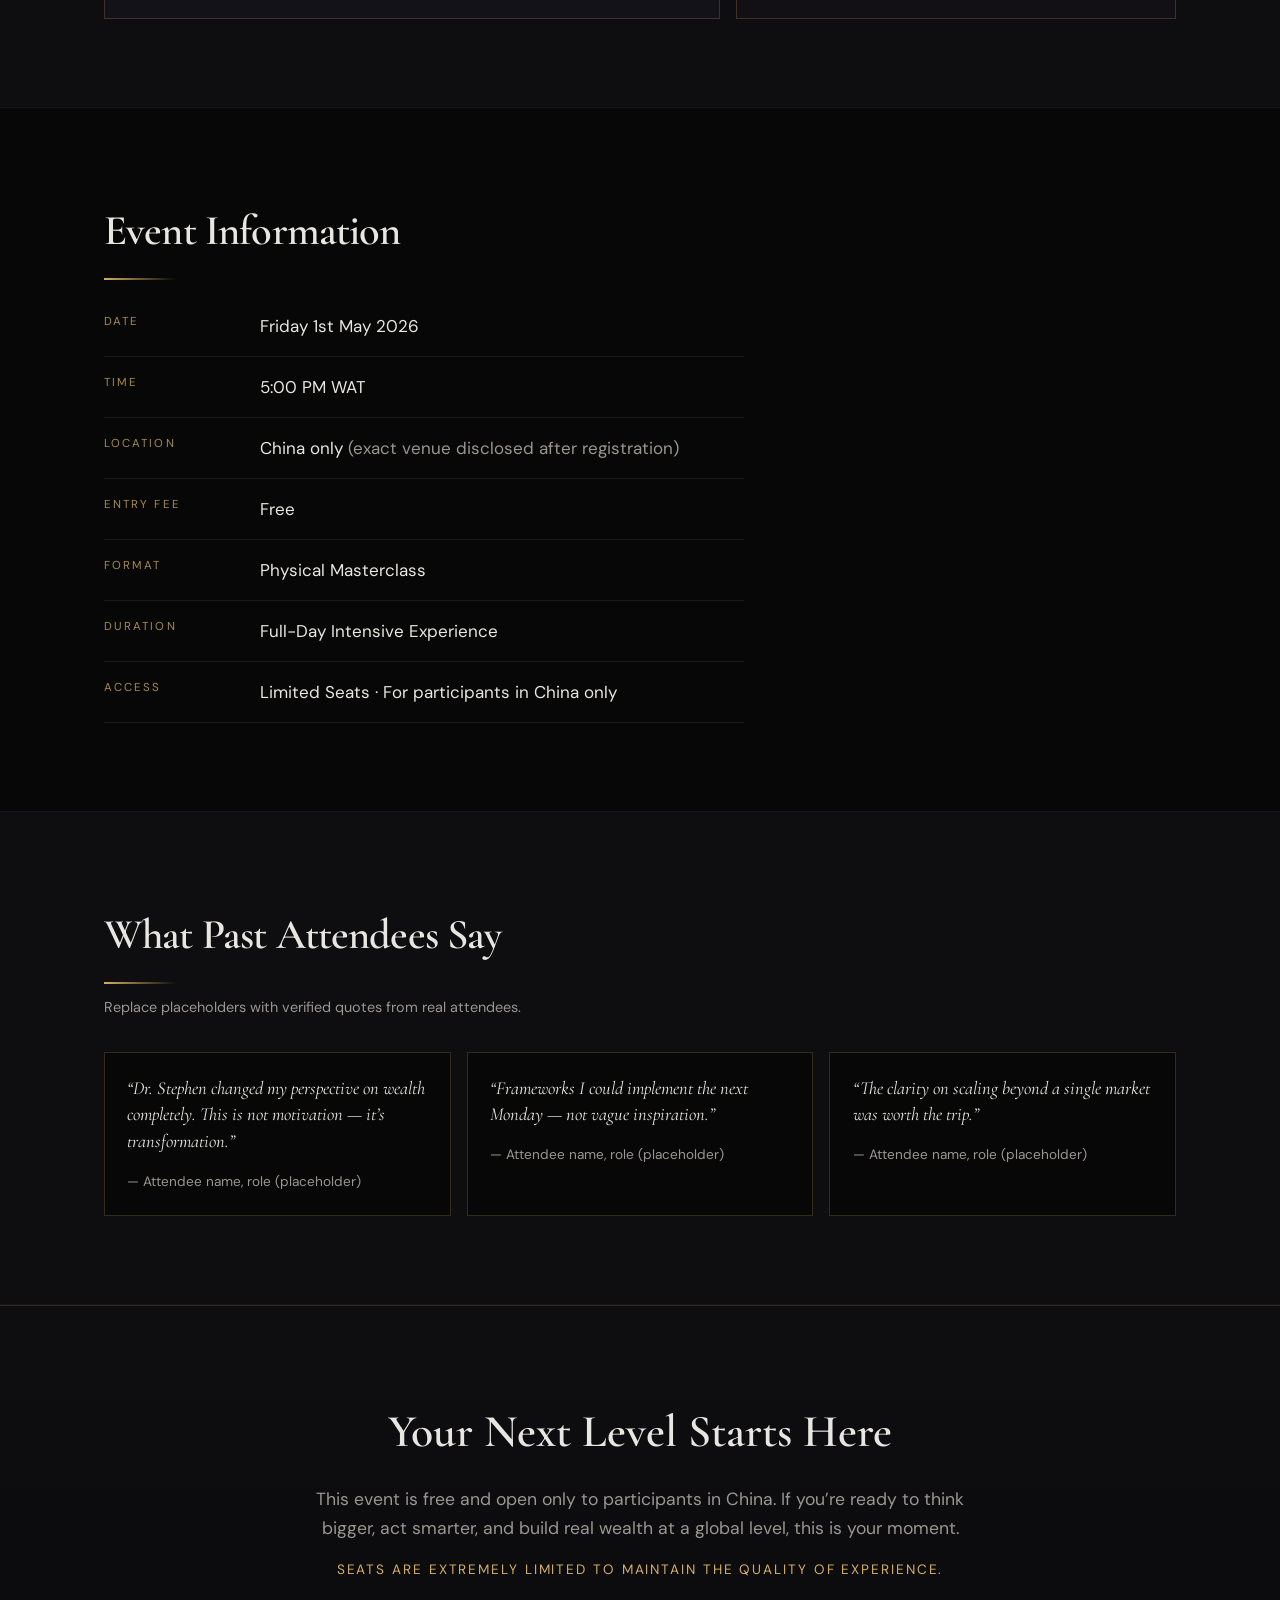
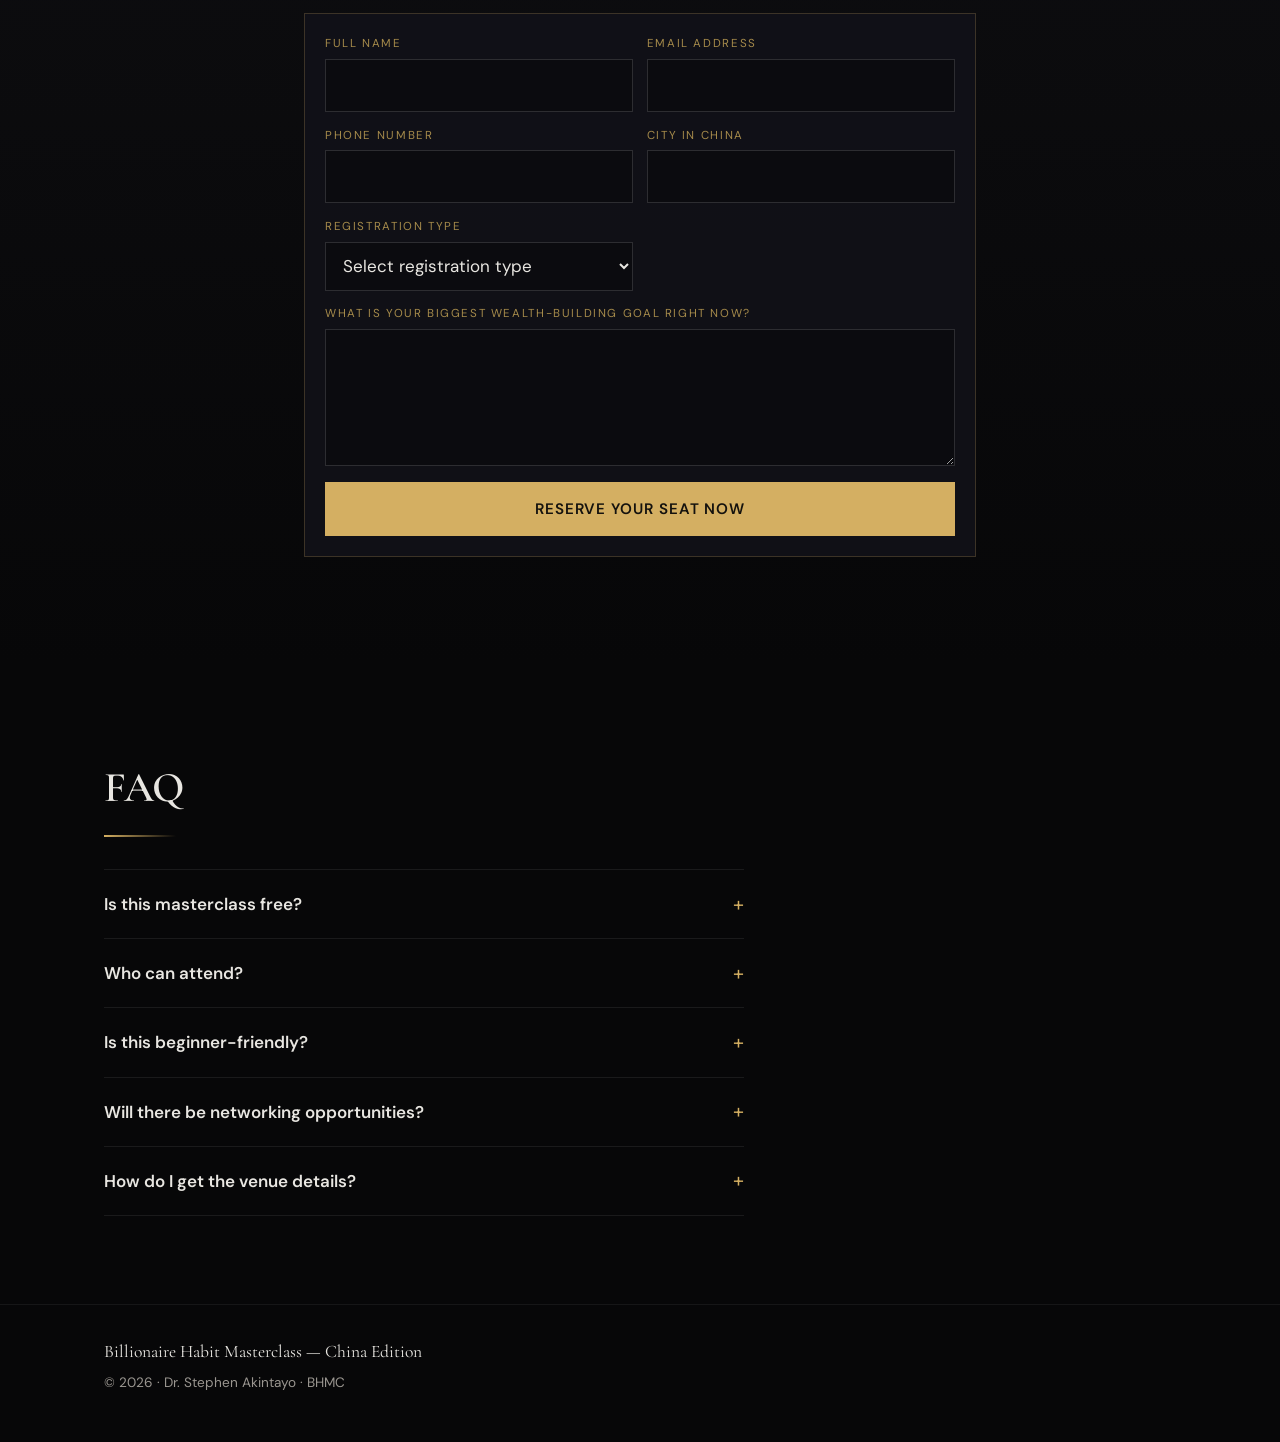
==== commit 41f810f8: "Add Meta Pixel Code for Facebook tracking: Integrate Facebook Pixel script in the header for trackin" ====
--- a/index.html
+++ b/index.html
@@ -18,8 +18,26 @@
       rel="stylesheet"
     />
     <link rel="stylesheet" href="styles.css" />
+    <!-- Meta Pixel Code -->
+    <script>
+      !function(f,b,e,v,n,t,s)
+      {if(f.fbq)return;n=f.fbq=function(){n.callMethod?
+      n.callMethod.apply(n,arguments):n.queue.push(arguments)};
+      if(!f._fbq)f._fbq=n;n.push=n;n.loaded=!0;n.version='2.0';
+      n.queue=[];t=b.createElement(e);t.async=!0;
+      t.src=v;s=b.getElementsByTagName(e)[0];
+      s.parentNode.insertBefore(t,s)}(window, document,'script',
+      'https://connect.facebook.net/en_US/fbevents.js');
+      fbq('init', '849789114097639');
+      fbq('track', 'PageView');
+    </script>
+    <!-- End Meta Pixel Code -->
   </head>
   <body>
+    <noscript><img height="1" width="1" style="display:none"
+    src="https://www.facebook.com/tr?id=849789114097639&ev=PageView&noscript=1"
+    /></noscript>
+
     <a class="skip-link" href="#main">Skip to content</a>
 
     <header class="site-header">
@@ -222,6 +240,14 @@
             <div class="rule"></div>
           </div>
           <dl class="detail-list">
+            <div class="detail-list__row">
+              <dt>Date</dt>
+              <dd>Friday 1st May 2026</dd>
+            </div>
+            <div class="detail-list__row">
+              <dt>Time</dt>
+              <dd>5:00 PM WAT</dd>
+            </div>
             <div class="detail-list__row">
               <dt>Location</dt>
               <dd>China only <span class="muted">(exact venue disclosed after registration)</span></dd>
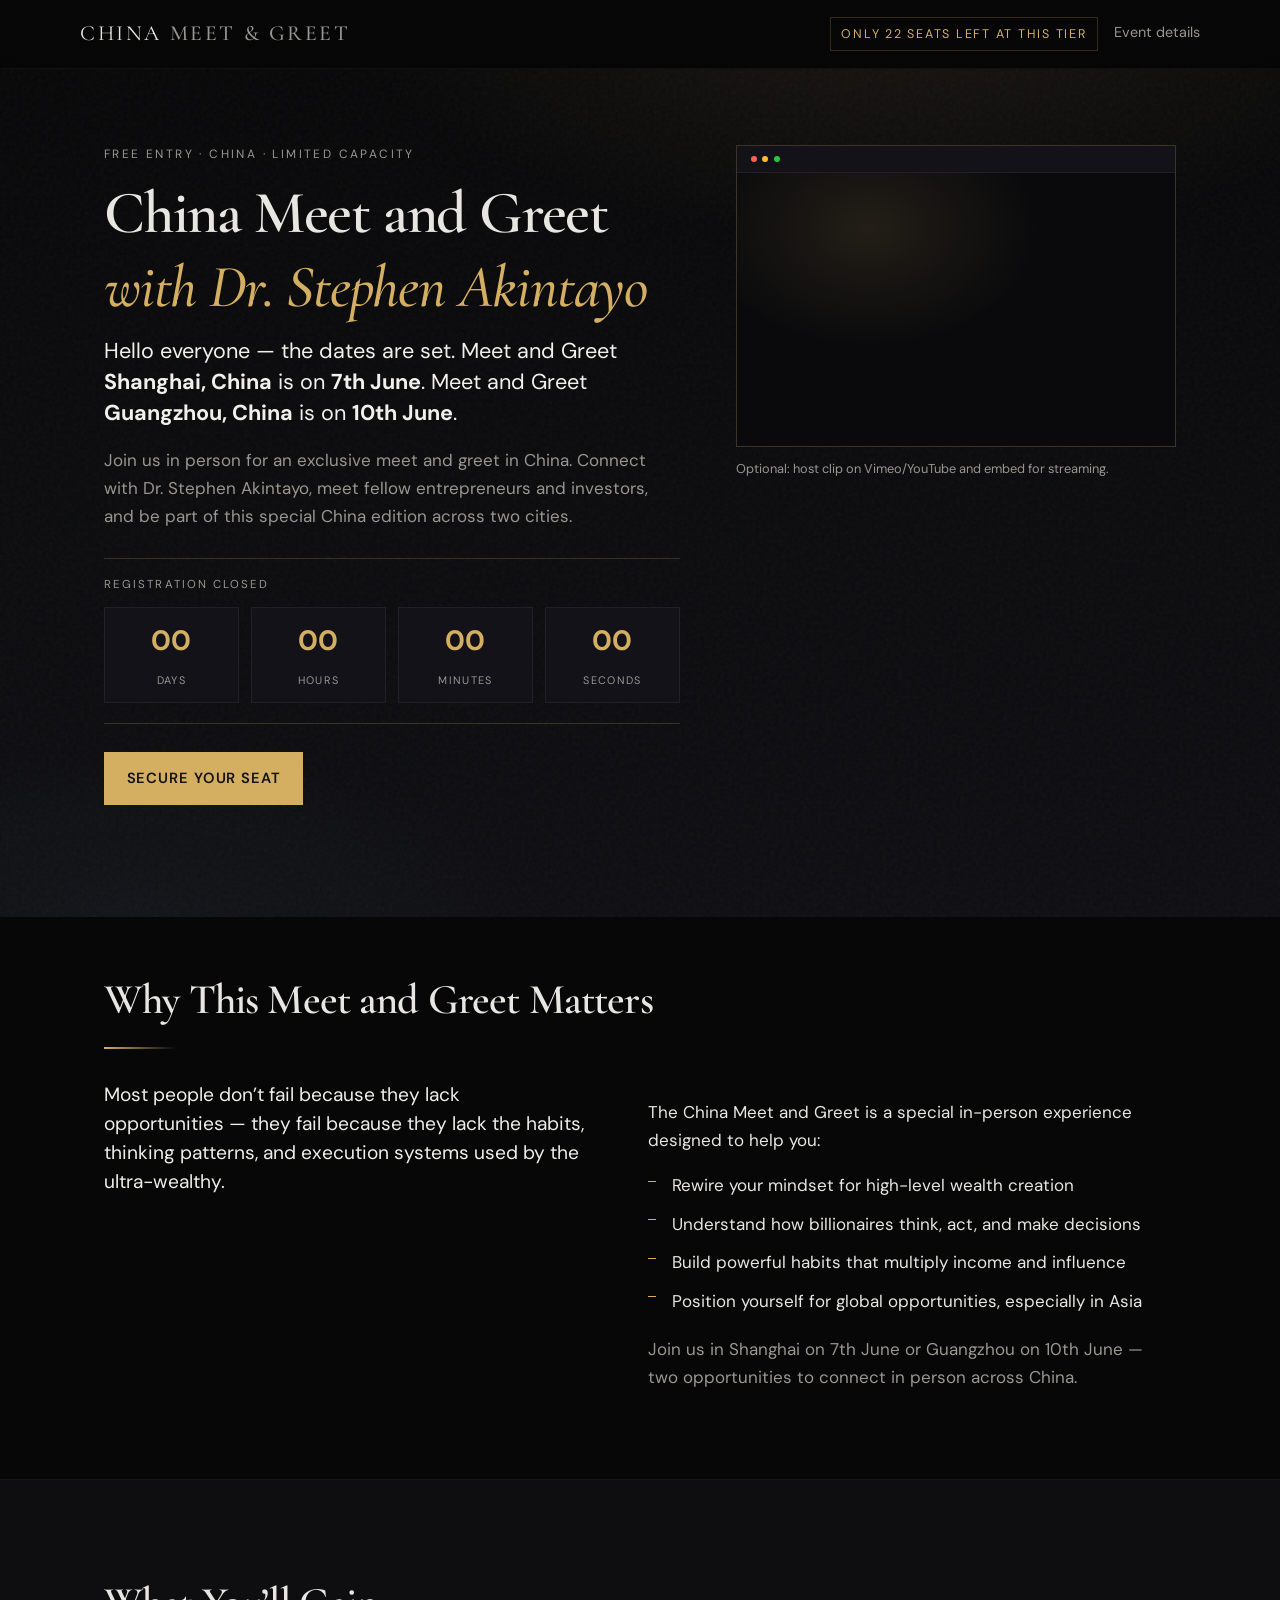
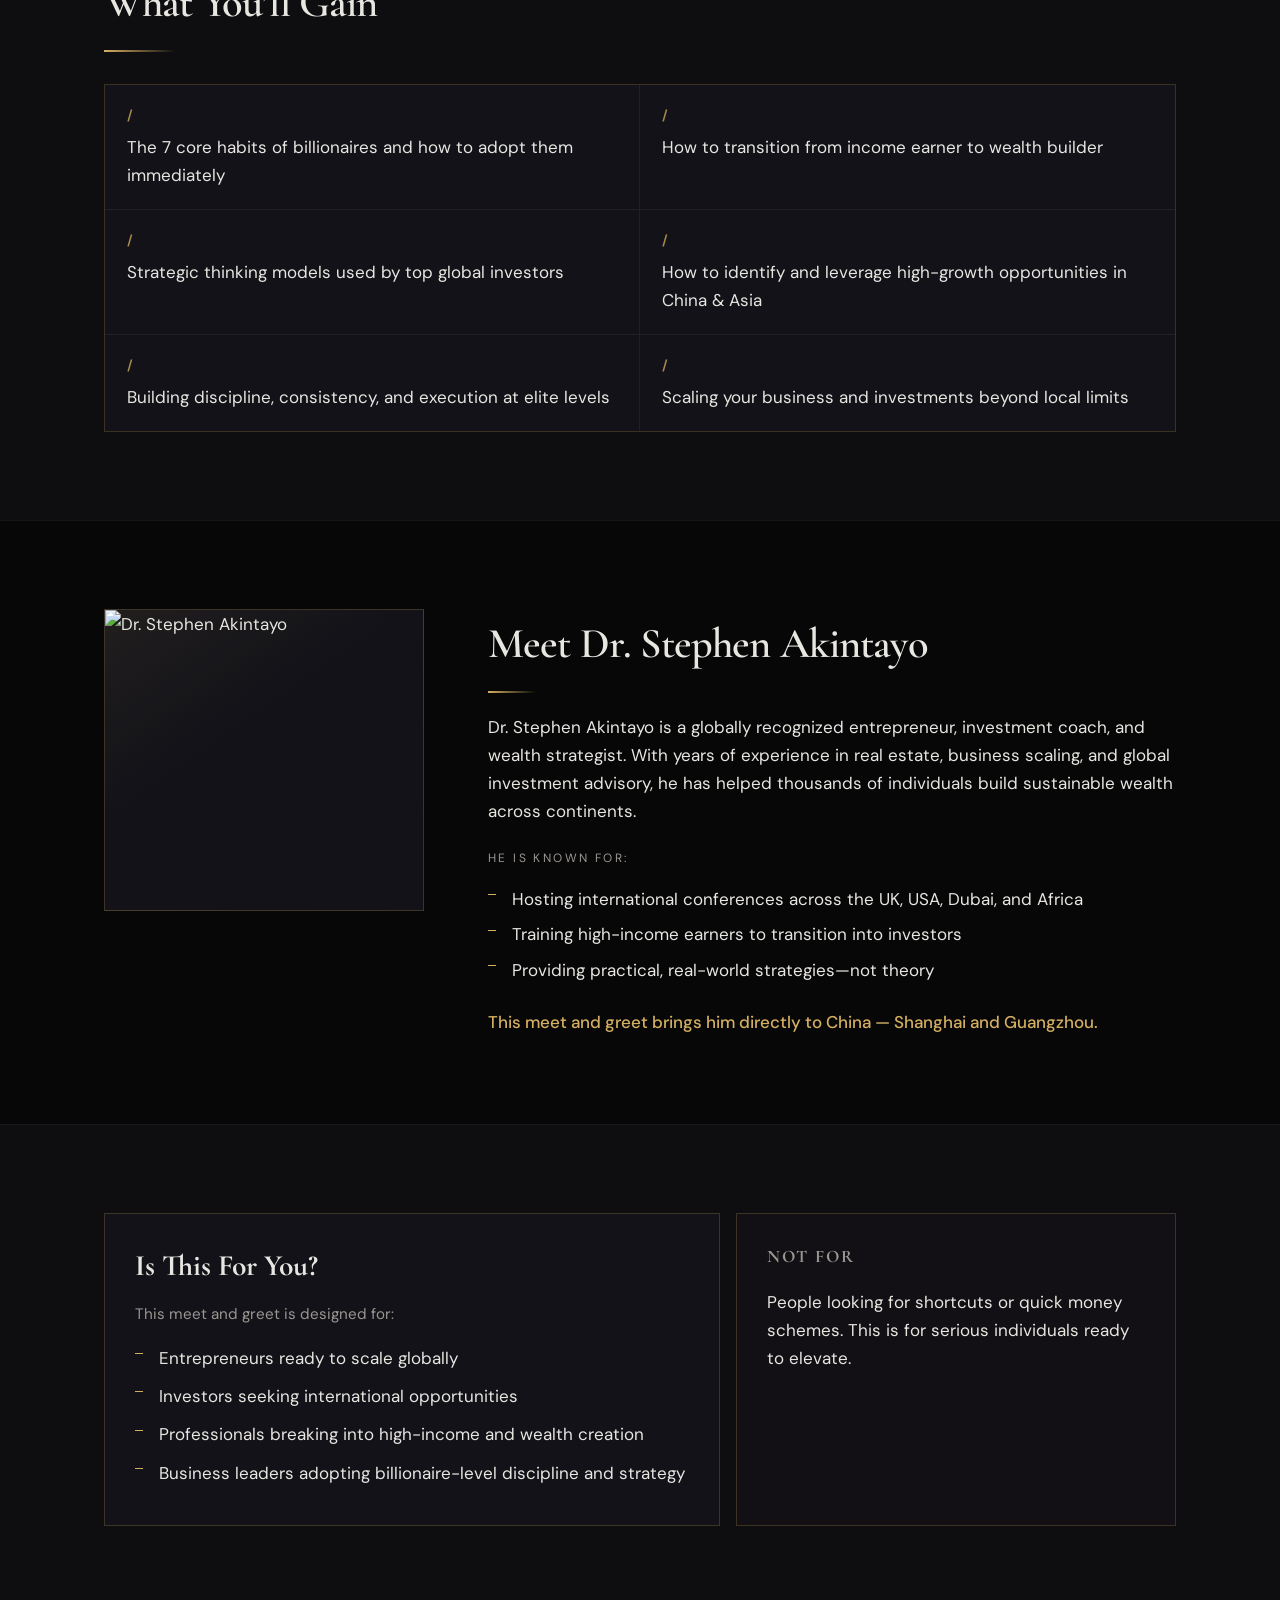
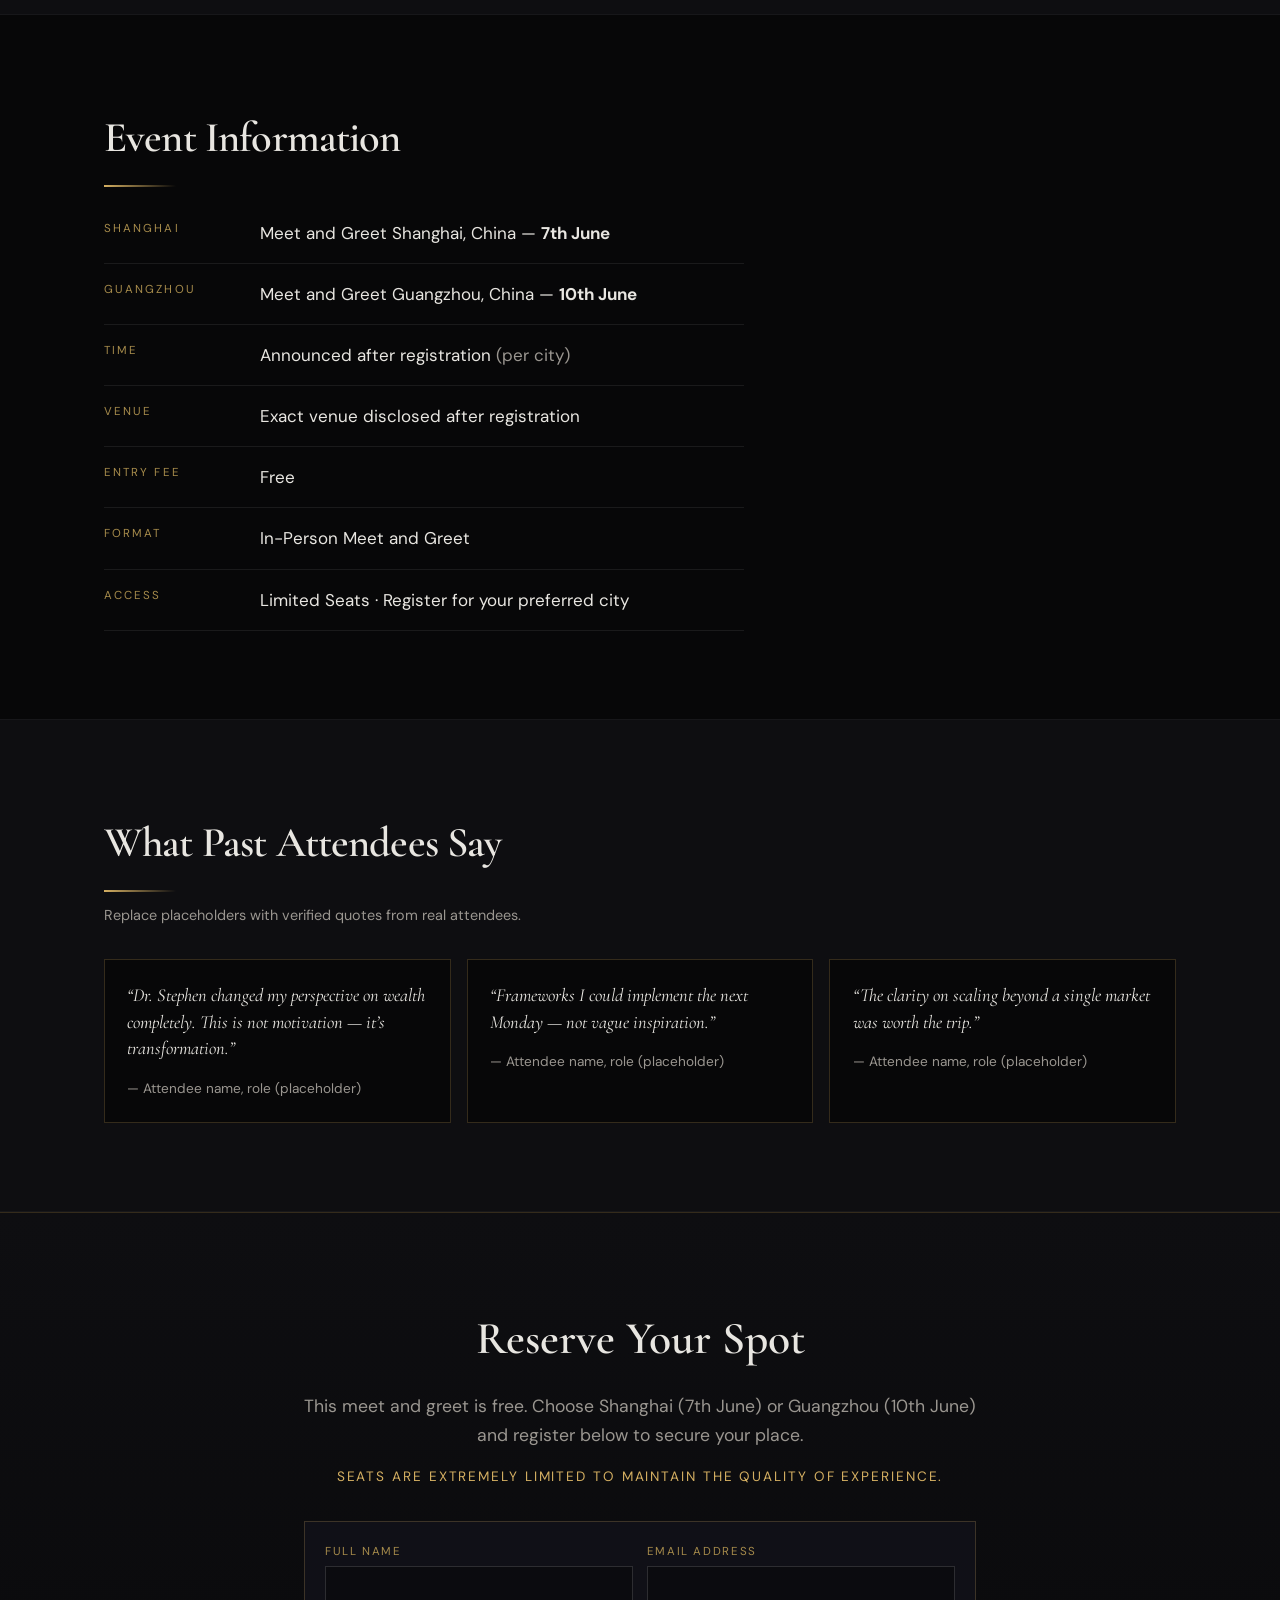
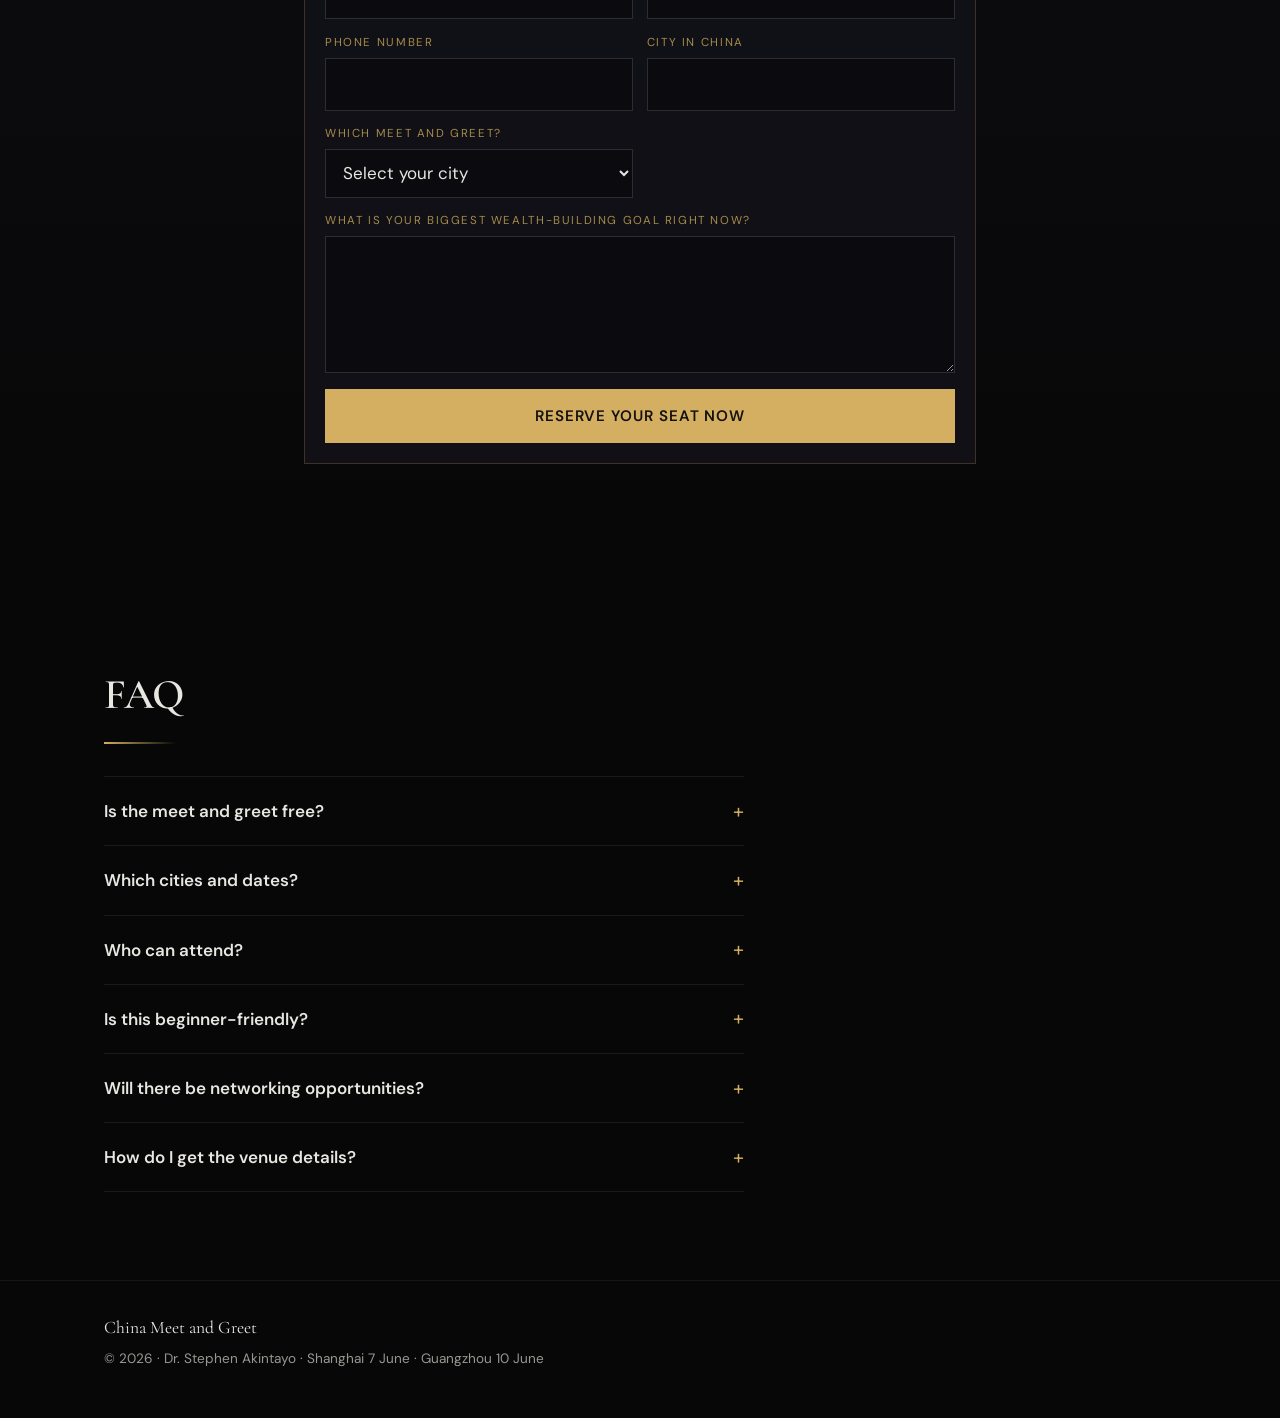
==== commit 280c46d0: "Revise event details for China Meet and Greet: Update app.js and index.html to reflect new event nam" ====
--- a/index.html
+++ b/index.html
@@ -8,9 +8,9 @@
     />
     <meta
       name="description"
-      content="Billionaire Habit Masterclass — China Edition. Dr. Stephen Akintayo. Mindset, systems, and habits for extraordinary wealth."
+      content="China Meet and Greet with Dr. Stephen Akintayo. Shanghai — 7th June. Guangzhou — 10th June."
     />
-    <title>Billionaire Habit Masterclass — China Edition</title>
+    <title>China Meet and Greet — Dr. Stephen Akintayo</title>
     <link rel="preconnect" href="https://fonts.googleapis.com" />
     <link rel="preconnect" href="https://fonts.gstatic.com" crossorigin />
     <link
@@ -42,7 +42,7 @@
 
     <header class="site-header">
       <div class="shell header__inner">
-        <p class="logo">BHMC <span class="logo__muted">China</span></p>
+        <p class="logo">China <span class="logo__muted">Meet &amp; Greet</span></p>
         <div class="header__meta">
           <span class="seats-pill" data-seats>Seats filling fast</span>
           <a class="link-quiet" href="#event-details">Event details</a>
@@ -56,19 +56,20 @@
         <div class="hero__bg" aria-hidden="true"></div>
         <div class="shell hero__grid">
           <div class="hero__copy">
-            <p class="eyebrow">Free Entry · China Residents Only · Limited capacity</p>
+            <p class="eyebrow">Free Entry · China · Limited capacity</p>
             <h1 id="hero-title" class="hero__title">
-              Billionaire Habit Masterclass
-              <span class="hero__title-accent">— China Edition</span>
+              China Meet and Greet
+              <span class="hero__title-accent">with Dr. Stephen Akintayo</span>
             </h1>
             <p class="hero__lead">
-              Join this free masterclass in China and unlock the mindset, systems, and habits that
-              create extraordinary wealth — with Dr. Stephen Akintayo.
+              Hello everyone — the dates are set. Meet and Greet <strong>Shanghai, China</strong> is on
+              <strong>7th June</strong>. Meet and Greet <strong>Guangzhou, China</strong> is on
+              <strong>10th June</strong>.
             </p>
             <p class="hero__support">
-              This is not another seminar. This is a high-level masterclass built for entrepreneurs,
-              investors, and ambitious individuals currently in China who are ready to step into
-              billionaire thinking and build lasting global wealth.
+              Join us in person for an exclusive meet and greet in China. Connect with Dr. Stephen
+              Akintayo, meet fellow entrepreneurs and investors, and be part of this special China
+              edition across two cities.
             </p>
 
             <div class="countdown" role="timer" aria-live="polite" data-countdown>
@@ -109,7 +110,7 @@
                 <iframe
                   class="video-frame__embed"
                   src="https://www.youtube.com/embed/i45_4AMAx54"
-                  title="Billionaire Habit Masterclass preview video"
+                  title="China Meet and Greet preview video"
                   loading="lazy"
                   referrerpolicy="strict-origin-when-cross-origin"
                   allow="accelerometer; autoplay; clipboard-write; encrypted-media; gyroscope; picture-in-picture; web-share"
@@ -126,7 +127,7 @@
       <section class="section section--tight" id="why">
         <div class="shell">
           <div class="section__head">
-            <h2 class="section__title">Why This Masterclass Matters</h2>
+            <h2 class="section__title">Why This Meet and Greet Matters</h2>
             <div class="rule"></div>
           </div>
           <div class="prose two-col">
@@ -138,7 +139,7 @@
             </div>
             <div>
               <p>
-                The Billionaire Habit Masterclass is a transformational experience designed to help
+                The China Meet and Greet is a special in-person experience designed to help
                 you:
               </p>
               <ul class="checks">
@@ -148,8 +149,8 @@
                 <li>Position yourself for global opportunities, especially in Asia</li>
               </ul>
               <p class="outro">
-                This exclusive China edition brings together a select group of forward-thinking
-                individuals ready to play at a global level.
+                Join us in Shanghai on 7th June or Guangzhou on 10th June — two opportunities to
+                connect in person across China.
               </p>
             </div>
           </div>
@@ -204,7 +205,7 @@
               <li>Training high-income earners to transition into investors</li>
               <li>Providing practical, real-world strategies—not theory</li>
             </ul>
-            <p class="speaker__foot">This masterclass brings his proven frameworks directly to China.</p>
+            <p class="speaker__foot">This meet and greet brings him directly to China — Shanghai and Guangzhou.</p>
           </div>
         </div>
       </section>
@@ -214,7 +215,7 @@
         <div class="shell split-panel">
           <div class="panel panel--yes">
             <h2 class="panel__title">Is This For You?</h2>
-            <p class="panel__subtitle">This masterclass is designed for:</p>
+            <p class="panel__subtitle">This meet and greet is designed for:</p>
             <ul class="checks">
               <li>Entrepreneurs ready to scale globally</li>
               <li>Investors seeking international opportunities</li>
@@ -241,16 +242,20 @@
           </div>
           <dl class="detail-list">
             <div class="detail-list__row">
-              <dt>Date</dt>
-              <dd>Friday 1st May 2026</dd>
+              <dt>Shanghai</dt>
+              <dd>Meet and Greet Shanghai, China — <strong>7th June</strong></dd>
+            </div>
+            <div class="detail-list__row">
+              <dt>Guangzhou</dt>
+              <dd>Meet and Greet Guangzhou, China — <strong>10th June</strong></dd>
             </div>
             <div class="detail-list__row">
               <dt>Time</dt>
-              <dd>5:00 PM WAT</dd>
-            </div>
-            <div class="detail-list__row">
-              <dt>Location</dt>
-              <dd>China only <span class="muted">(exact venue disclosed after registration)</span></dd>
+              <dd>Announced after registration <span class="muted">(per city)</span></dd>
+            </div>
+            <div class="detail-list__row">
+              <dt>Venue</dt>
+              <dd>Exact venue disclosed after registration</dd>
             </div>
             <div class="detail-list__row">
               <dt>Entry Fee</dt>
@@ -258,15 +263,11 @@
             </div>
             <div class="detail-list__row">
               <dt>Format</dt>
-              <dd>Physical Masterclass</dd>
-            </div>
-            <div class="detail-list__row">
-              <dt>Duration</dt>
-              <dd>Full-Day Intensive Experience</dd>
+              <dd>In-Person Meet and Greet</dd>
             </div>
             <div class="detail-list__row">
               <dt>Access</dt>
-              <dd>Limited Seats · For participants in China only</dd>
+              <dd>Limited Seats · Register for your preferred city</dd>
             </div>
           </dl>
         </div>
@@ -303,10 +304,10 @@
       <!-- SECTION 7 FINAL CTA -->
       <section class="section section--final" id="final-cta" aria-labelledby="final-title">
         <div class="shell final">
-          <h2 id="final-title" class="final__title">Your Next Level Starts Here</h2>
+          <h2 id="final-title" class="final__title">Reserve Your Spot</h2>
           <p class="final__lead">
-            This event is free and open only to participants in China. If you’re ready to think
-            bigger, act smarter, and build real wealth at a global level, this is your moment.
+            This meet and greet is free. Choose Shanghai (7th June) or Guangzhou (10th June) and
+            register below to secure your place.
           </p>
           <p class="final__scarcity">
             Seats are extremely limited to maintain the quality of experience.
@@ -315,12 +316,12 @@
             class="registration-form"
             action="https://formspree.io/f/xaqaeelv"
             method="POST"
-            aria-label="BHMC registration form"
+            aria-label="China Meet and Greet registration form"
           >
             <input
               type="hidden"
               name="_subject"
-              value="New BHMC China registration request"
+              value="New China Meet and Greet registration"
             />
             <input type="hidden" name="_captcha" value="false" />
 
@@ -342,10 +343,11 @@
                 <input class="field__input" type="text" name="location" required />
               </label>
               <label class="field">
-                <span class="field__label">Registration type</span>
+                <span class="field__label">Which meet and greet?</span>
                 <select class="field__input" name="ticket_preference" required>
-                  <option value="">Select registration type</option>
-                  <option value="Free China Edition Seat">Free China Edition Seat</option>
+                  <option value="">Select your city</option>
+                  <option value="Shanghai — 7th June">Shanghai, China — 7th June</option>
+                  <option value="Guangzhou — 10th June">Guangzhou, China — 10th June</option>
                 </select>
               </label>
               <label class="field field--full">
@@ -376,12 +378,16 @@
           </div>
           <div class="faq__list">
             <details class="faq__item">
-              <summary>Is this masterclass free?</summary>
-              <p>Yes. Registration is completely free, but seats are limited.</p>
+              <summary>Is the meet and greet free?</summary>
+              <p>Yes. Registration is completely free, but seats are limited in each city.</p>
+            </details>
+            <details class="faq__item">
+              <summary>Which cities and dates?</summary>
+              <p>Shanghai, China — 7th June. Guangzhou, China — 10th June.</p>
             </details>
             <details class="faq__item">
               <summary>Who can attend?</summary>
-              <p>This edition is only for participants currently in China.</p>
+              <p>Anyone in China who registers for Shanghai or Guangzhou. Pick the city that works for you.</p>
             </details>
             <details class="faq__item">
               <summary>Is this beginner-friendly?</summary>
@@ -402,9 +408,9 @@
 
     <footer class="site-footer">
       <div class="shell footer__inner">
-        <p class="footer__brand">Billionaire Habit Masterclass — China Edition</p>
+        <p class="footer__brand">China Meet and Greet</p>
         <p class="footer__fine">
-          © <span data-year></span> · Dr. Stephen Akintayo · BHMC
+          © <span data-year></span> · Dr. Stephen Akintayo · Shanghai 7 June · Guangzhou 10 June
         </p>
       </div>
     </footer>
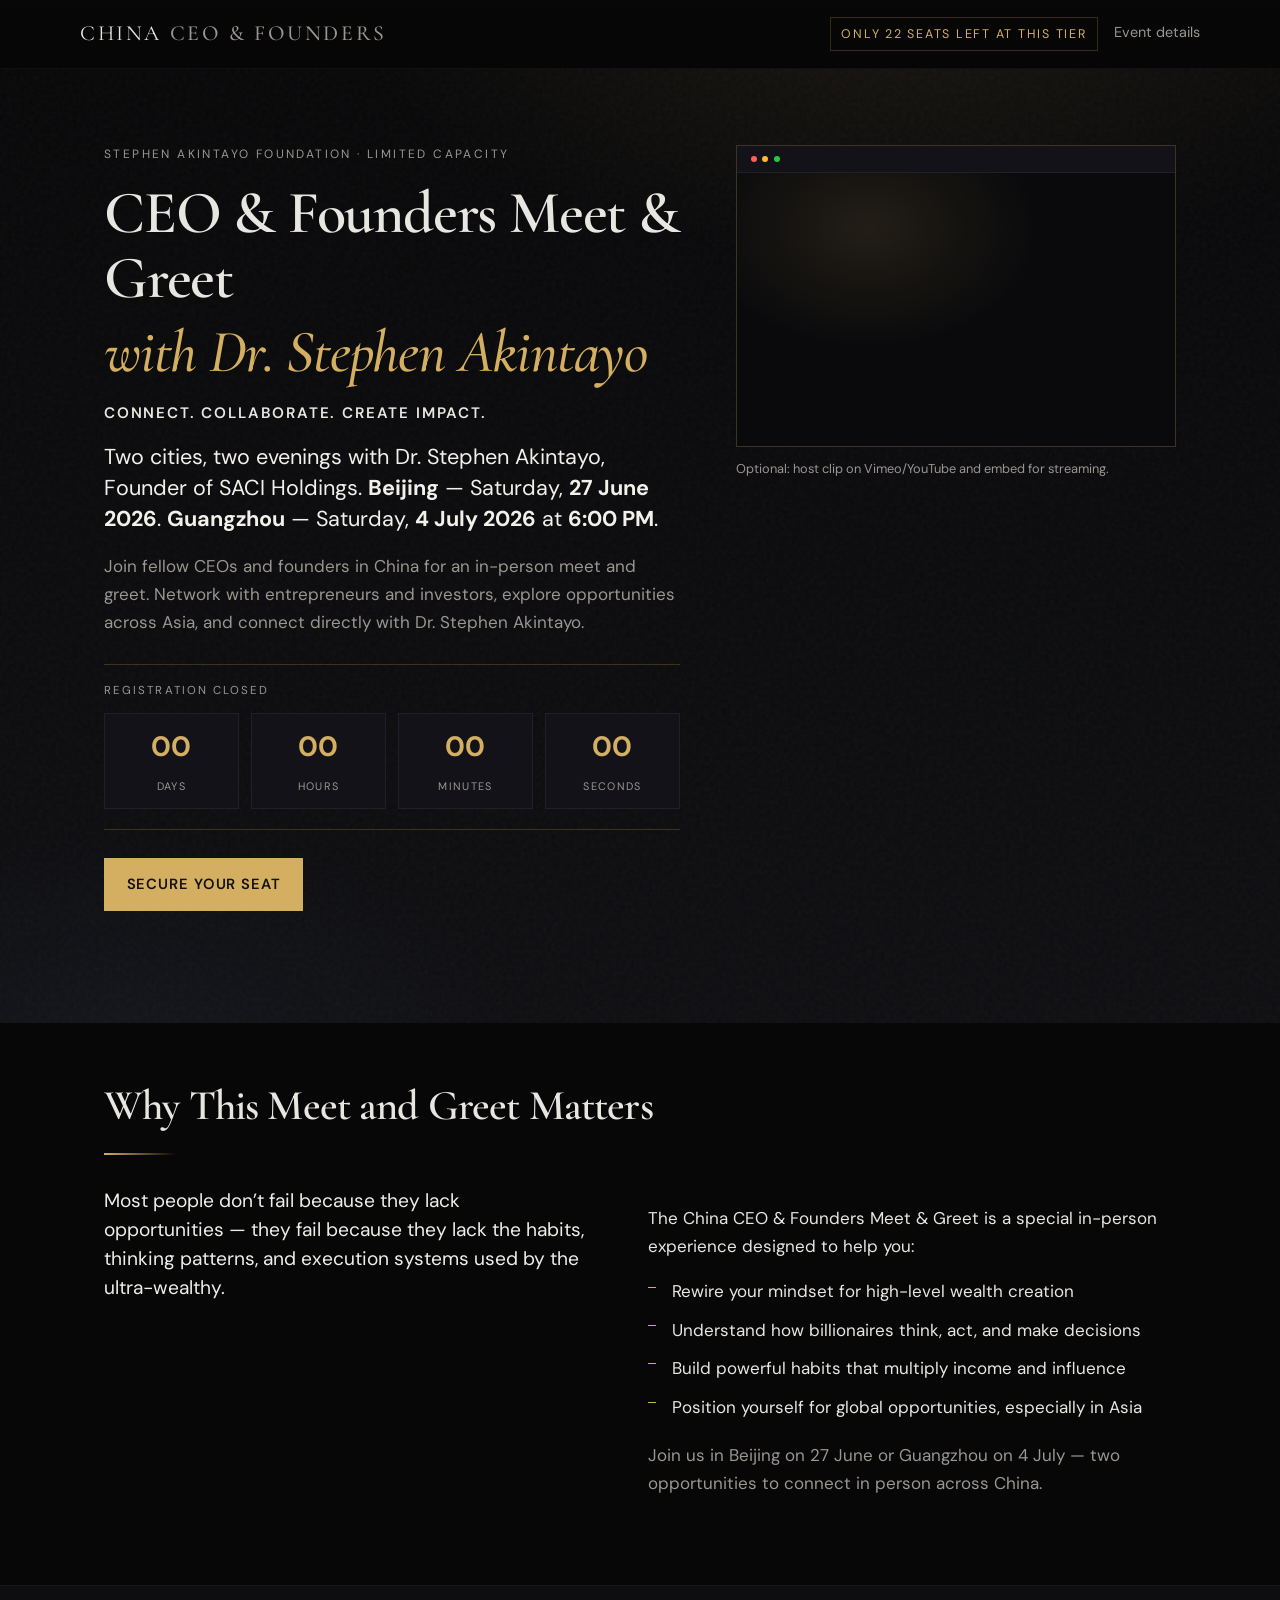
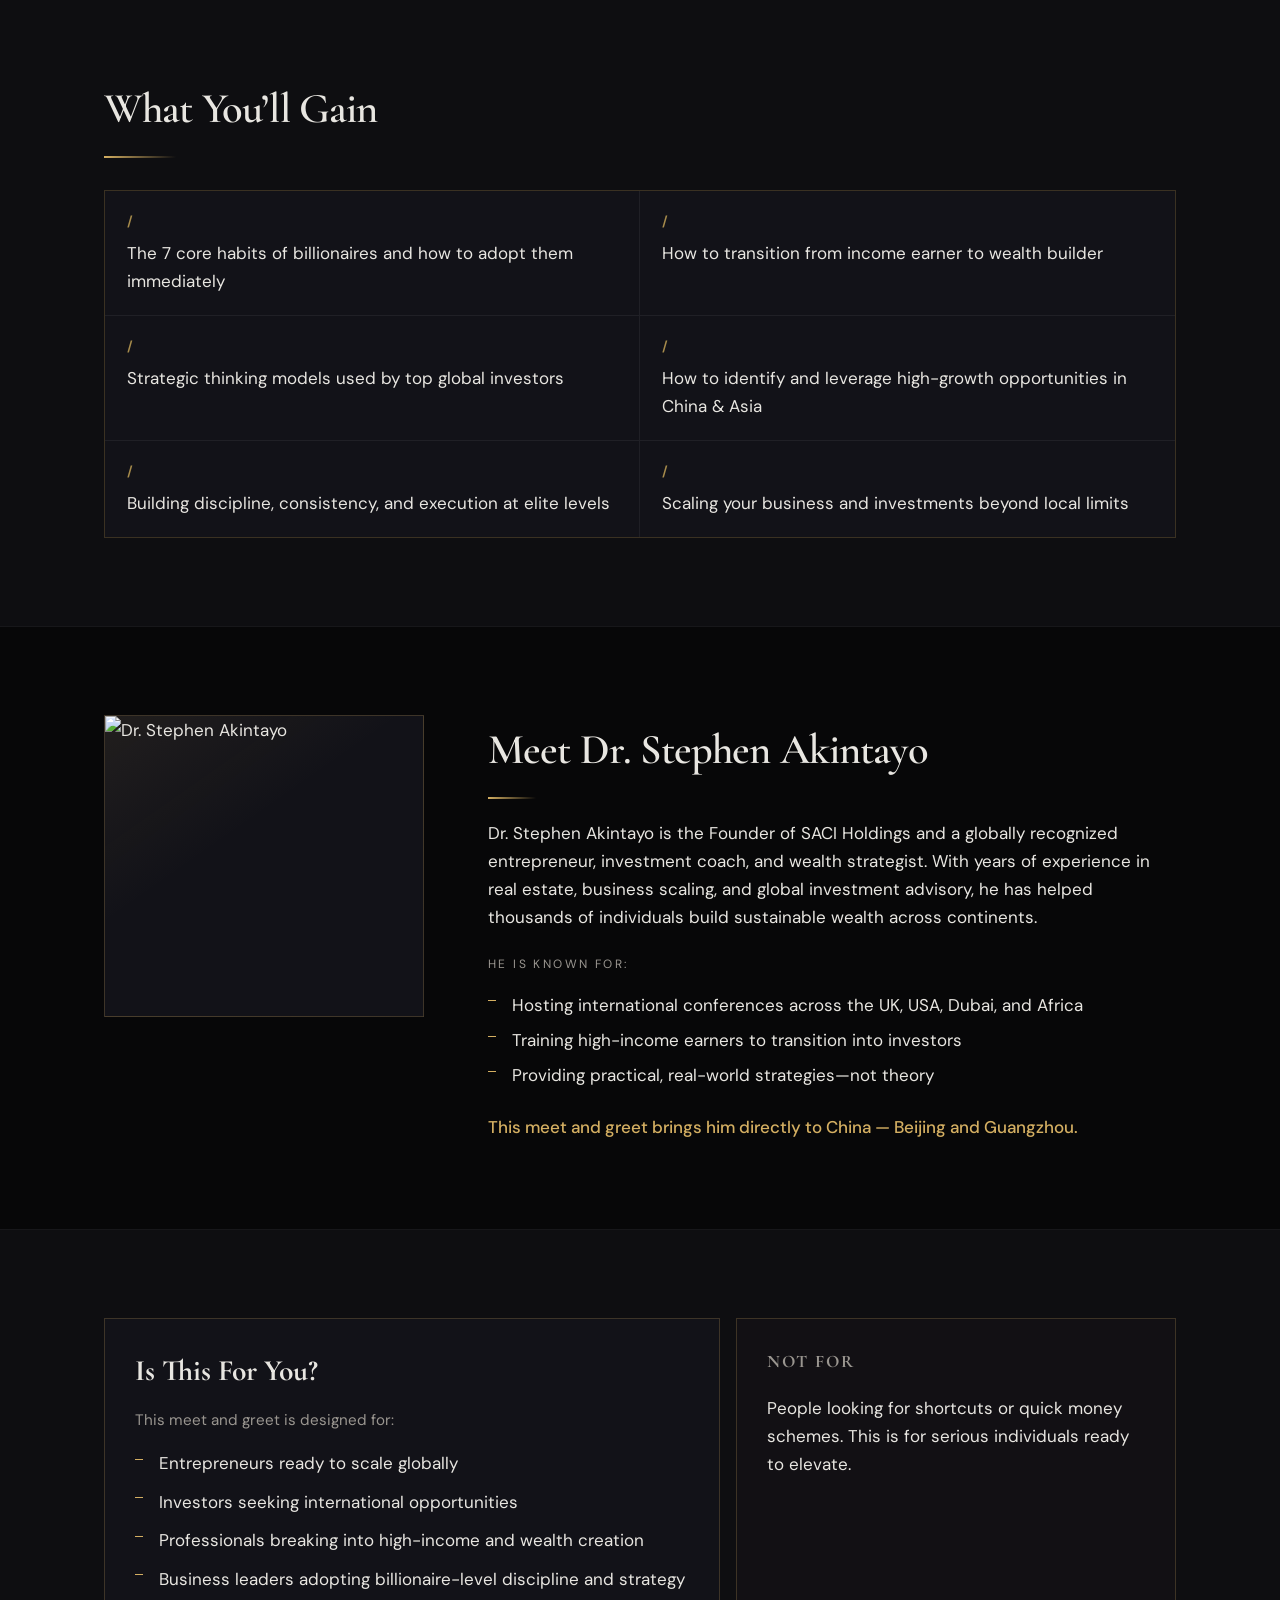
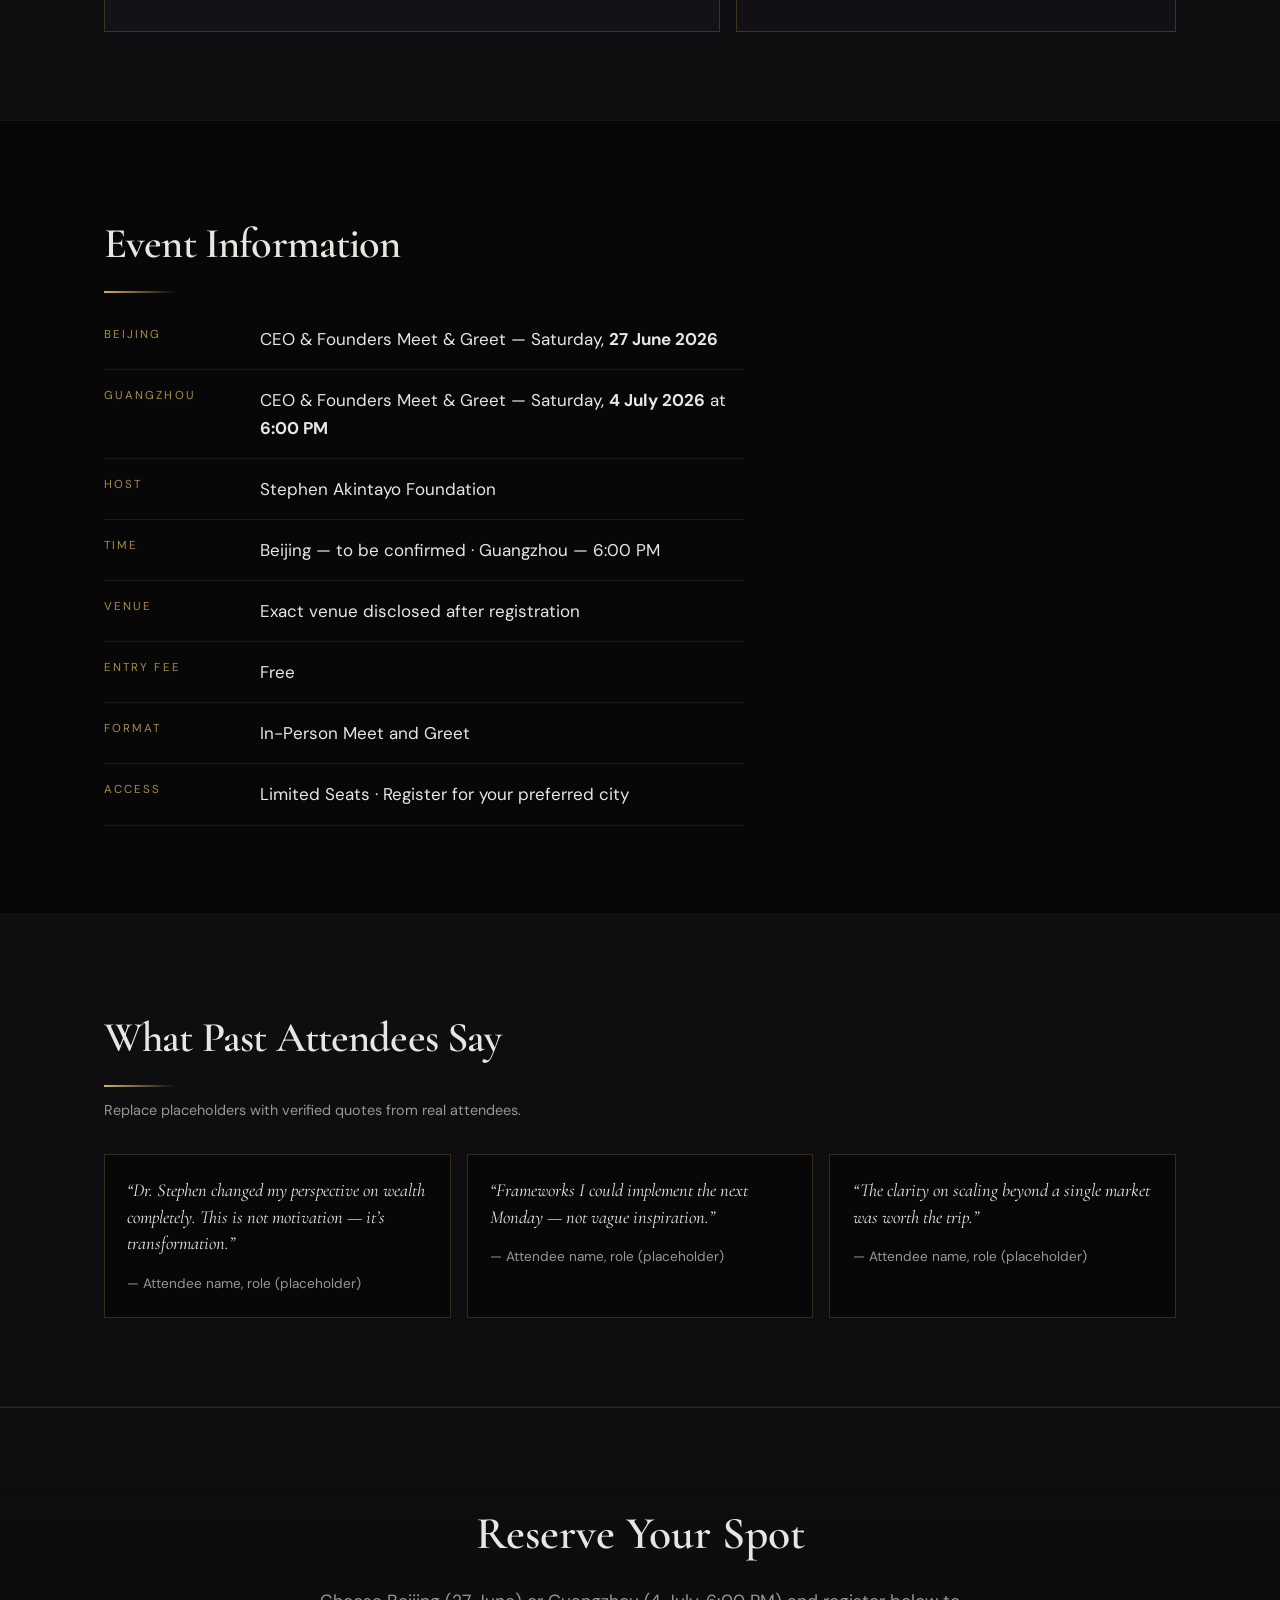
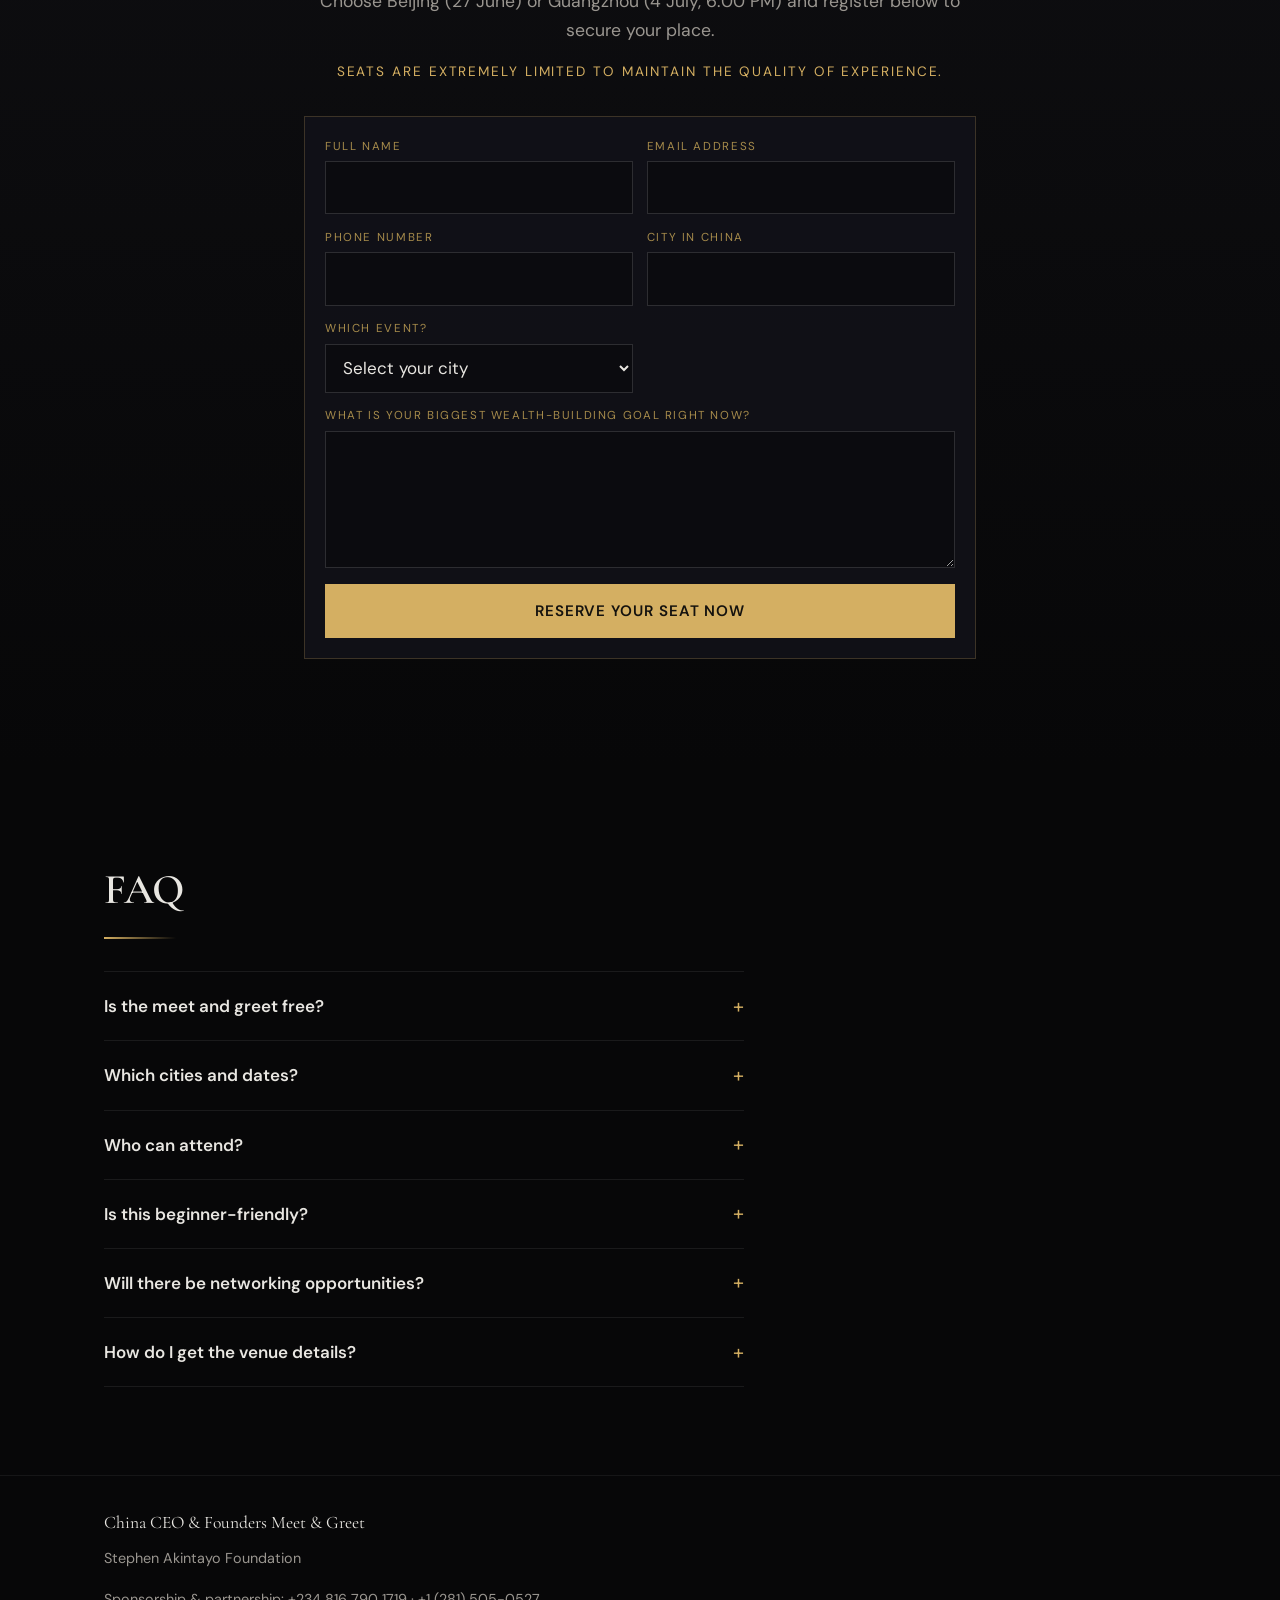
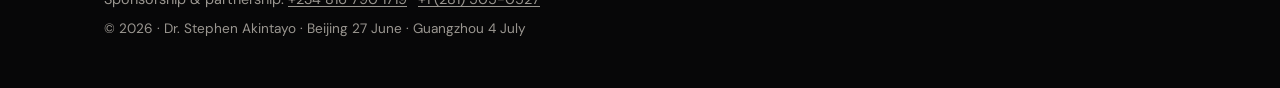
==== commit 2ebe5b03: "Update event details for CEO & Founders Meet & Greet: Modify app.js and index.html to reflect new re" ====
--- a/index.html
+++ b/index.html
@@ -8,9 +8,9 @@
     />
     <meta
       name="description"
-      content="China Meet and Greet with Dr. Stephen Akintayo. Shanghai — 7th June. Guangzhou — 10th June."
+      content="CEO &amp; Founders Meet &amp; Greet in China with Dr. Stephen Akintayo. Beijing — 27 June 2026. Guangzhou — 4 July 2026."
     />
-    <title>China Meet and Greet — Dr. Stephen Akintayo</title>
+    <title>China CEO &amp; Founders Meet &amp; Greet — Dr. Stephen Akintayo</title>
     <link rel="preconnect" href="https://fonts.googleapis.com" />
     <link rel="preconnect" href="https://fonts.gstatic.com" crossorigin />
     <link
@@ -42,7 +42,7 @@
 
     <header class="site-header">
       <div class="shell header__inner">
-        <p class="logo">China <span class="logo__muted">Meet &amp; Greet</span></p>
+        <p class="logo">China <span class="logo__muted">CEO &amp; Founders</span></p>
         <div class="header__meta">
           <span class="seats-pill" data-seats>Seats filling fast</span>
           <a class="link-quiet" href="#event-details">Event details</a>
@@ -56,20 +56,21 @@
         <div class="hero__bg" aria-hidden="true"></div>
         <div class="shell hero__grid">
           <div class="hero__copy">
-            <p class="eyebrow">Free Entry · China · Limited capacity</p>
+            <p class="eyebrow">Stephen Akintayo Foundation · Limited capacity</p>
             <h1 id="hero-title" class="hero__title">
-              China Meet and Greet
+              CEO &amp; Founders Meet &amp; Greet
               <span class="hero__title-accent">with Dr. Stephen Akintayo</span>
             </h1>
+            <p class="hero__tagline">Connect. Collaborate. Create impact.</p>
             <p class="hero__lead">
-              Hello everyone — the dates are set. Meet and Greet <strong>Shanghai, China</strong> is on
-              <strong>7th June</strong>. Meet and Greet <strong>Guangzhou, China</strong> is on
-              <strong>10th June</strong>.
+              Two cities, two evenings with Dr. Stephen Akintayo, Founder of SACI Holdings.
+              <strong>Beijing</strong> — Saturday, <strong>27 June 2026</strong>.
+              <strong>Guangzhou</strong> — Saturday, <strong>4 July 2026</strong> at <strong>6:00&nbsp;PM</strong>.
             </p>
             <p class="hero__support">
-              Join us in person for an exclusive meet and greet in China. Connect with Dr. Stephen
-              Akintayo, meet fellow entrepreneurs and investors, and be part of this special China
-              edition across two cities.
+              Join fellow CEOs and founders in China for an in-person meet and greet. Network with
+              entrepreneurs and investors, explore opportunities across Asia, and connect directly
+              with Dr. Stephen Akintayo.
             </p>
 
             <div class="countdown" role="timer" aria-live="polite" data-countdown>
@@ -139,7 +140,7 @@
             </div>
             <div>
               <p>
-                The China Meet and Greet is a special in-person experience designed to help
+                The China CEO &amp; Founders Meet &amp; Greet is a special in-person experience designed to help
                 you:
               </p>
               <ul class="checks">
@@ -149,8 +150,8 @@
                 <li>Position yourself for global opportunities, especially in Asia</li>
               </ul>
               <p class="outro">
-                Join us in Shanghai on 7th June or Guangzhou on 10th June — two opportunities to
-                connect in person across China.
+                Join us in Beijing on 27 June or Guangzhou on 4 July — two opportunities to connect
+                in person across China.
               </p>
             </div>
           </div>
@@ -194,10 +195,10 @@
               <div class="rule rule--short"></div>
             </div>
             <p>
-              Dr. Stephen Akintayo is a globally recognized entrepreneur, investment coach, and
-              wealth strategist. With years of experience in real estate, business scaling, and
-              global investment advisory, he has helped thousands of individuals build sustainable
-              wealth across continents.
+              Dr. Stephen Akintayo is the Founder of SACI Holdings and a globally recognized
+              entrepreneur, investment coach, and wealth strategist. With years of experience in real
+              estate, business scaling, and global investment advisory, he has helped thousands of
+              individuals build sustainable wealth across continents.
             </p>
             <p class="speaker__label">He is known for:</p>
             <ul class="checks checks--compact">
@@ -205,7 +206,7 @@
               <li>Training high-income earners to transition into investors</li>
               <li>Providing practical, real-world strategies—not theory</li>
             </ul>
-            <p class="speaker__foot">This meet and greet brings him directly to China — Shanghai and Guangzhou.</p>
+            <p class="speaker__foot">This meet and greet brings him directly to China — Beijing and Guangzhou.</p>
           </div>
         </div>
       </section>
@@ -242,16 +243,20 @@
           </div>
           <dl class="detail-list">
             <div class="detail-list__row">
-              <dt>Shanghai</dt>
-              <dd>Meet and Greet Shanghai, China — <strong>7th June</strong></dd>
+              <dt>Beijing</dt>
+              <dd>CEO &amp; Founders Meet &amp; Greet — Saturday, <strong>27 June 2026</strong></dd>
             </div>
             <div class="detail-list__row">
               <dt>Guangzhou</dt>
-              <dd>Meet and Greet Guangzhou, China — <strong>10th June</strong></dd>
+              <dd>CEO &amp; Founders Meet &amp; Greet — Saturday, <strong>4 July 2026</strong> at <strong>6:00&nbsp;PM</strong></dd>
+            </div>
+            <div class="detail-list__row">
+              <dt>Host</dt>
+              <dd>Stephen Akintayo Foundation</dd>
             </div>
             <div class="detail-list__row">
               <dt>Time</dt>
-              <dd>Announced after registration <span class="muted">(per city)</span></dd>
+              <dd>Beijing — to be confirmed · Guangzhou — 6:00&nbsp;PM</dd>
             </div>
             <div class="detail-list__row">
               <dt>Venue</dt>
@@ -306,8 +311,8 @@
         <div class="shell final">
           <h2 id="final-title" class="final__title">Reserve Your Spot</h2>
           <p class="final__lead">
-            This meet and greet is free. Choose Shanghai (7th June) or Guangzhou (10th June) and
-            register below to secure your place.
+            Choose Beijing (27 June) or Guangzhou (4 July, 6:00&nbsp;PM) and register below to secure
+            your place.
           </p>
           <p class="final__scarcity">
             Seats are extremely limited to maintain the quality of experience.
@@ -316,12 +321,12 @@
             class="registration-form"
             action="https://formspree.io/f/xaqaeelv"
             method="POST"
-            aria-label="China Meet and Greet registration form"
+            aria-label="China CEO and Founders Meet and Greet registration form"
           >
             <input
               type="hidden"
               name="_subject"
-              value="New China Meet and Greet registration"
+              value="New China CEO &amp; Founders Meet &amp; Greet registration"
             />
             <input type="hidden" name="_captcha" value="false" />
 
@@ -343,11 +348,11 @@
                 <input class="field__input" type="text" name="location" required />
               </label>
               <label class="field">
-                <span class="field__label">Which meet and greet?</span>
+                <span class="field__label">Which event?</span>
                 <select class="field__input" name="ticket_preference" required>
                   <option value="">Select your city</option>
-                  <option value="Shanghai — 7th June">Shanghai, China — 7th June</option>
-                  <option value="Guangzhou — 10th June">Guangzhou, China — 10th June</option>
+                  <option value="Beijing — 27 June 2026">Beijing — Saturday, 27 June 2026</option>
+                  <option value="Guangzhou — 4 July 2026, 6:00 PM">Guangzhou — Saturday, 4 July 2026, 6:00 PM</option>
                 </select>
               </label>
               <label class="field field--full">
@@ -383,11 +388,16 @@
             </details>
             <details class="faq__item">
               <summary>Which cities and dates?</summary>
-              <p>Shanghai, China — 7th June. Guangzhou, China — 10th June.</p>
+              <p>
+                Beijing — Saturday, 27 June 2026. Guangzhou — Saturday, 4 July 2026 at 6:00&nbsp;PM.
+              </p>
             </details>
             <details class="faq__item">
               <summary>Who can attend?</summary>
-              <p>Anyone in China who registers for Shanghai or Guangzhou. Pick the city that works for you.</p>
+              <p>
+                CEOs, founders, and serious entrepreneurs in China. Register for Beijing or Guangzhou
+                — whichever city works for you.
+              </p>
             </details>
             <details class="faq__item">
               <summary>Is this beginner-friendly?</summary>
@@ -408,9 +418,16 @@
 
     <footer class="site-footer">
       <div class="shell footer__inner">
-        <p class="footer__brand">China Meet and Greet</p>
+        <p class="footer__brand">China CEO &amp; Founders Meet &amp; Greet</p>
+        <p class="footer__org">Stephen Akintayo Foundation</p>
+        <p class="footer__contact">
+          Sponsorship &amp; partnership:
+          <a href="tel:+2348167901719">+234 816 790 1719</a>
+          ·
+          <a href="tel:+12815050527">+1 (281) 505-0527</a>
+        </p>
         <p class="footer__fine">
-          © <span data-year></span> · Dr. Stephen Akintayo · Shanghai 7 June · Guangzhou 10 June
+          © <span data-year></span> · Dr. Stephen Akintayo · Beijing 27 June · Guangzhou 4 July
         </p>
       </div>
     </footer>
--- a/styles.css
+++ b/styles.css
@@ -188,6 +188,15 @@
   letter-spacing: -0.02em;
 }
 
+.hero__tagline {
+  margin: 0 0 1rem;
+  font-size: 0.95rem;
+  font-weight: 600;
+  letter-spacing: 0.12em;
+  text-transform: uppercase;
+  color: var(--accent);
+}
+
 .hero__title-accent {
   display: block;
   margin-top: 0.15em;
@@ -902,6 +911,28 @@
   align-items: flex-start;
 }
 
+.footer__org {
+  margin: 0.25rem 0 0;
+  font-size: 0.9rem;
+  color: var(--muted);
+}
+
+.footer__contact {
+  margin: 0.75rem 0 0;
+  font-size: 0.9rem;
+  color: var(--muted);
+}
+
+.footer__contact a {
+  color: inherit;
+  text-decoration: underline;
+  text-underline-offset: 0.15em;
+}
+
+.footer__contact a:hover {
+  color: var(--text);
+}
+
 .footer__brand {
   margin: 0;
   font-family: var(--font-serif);
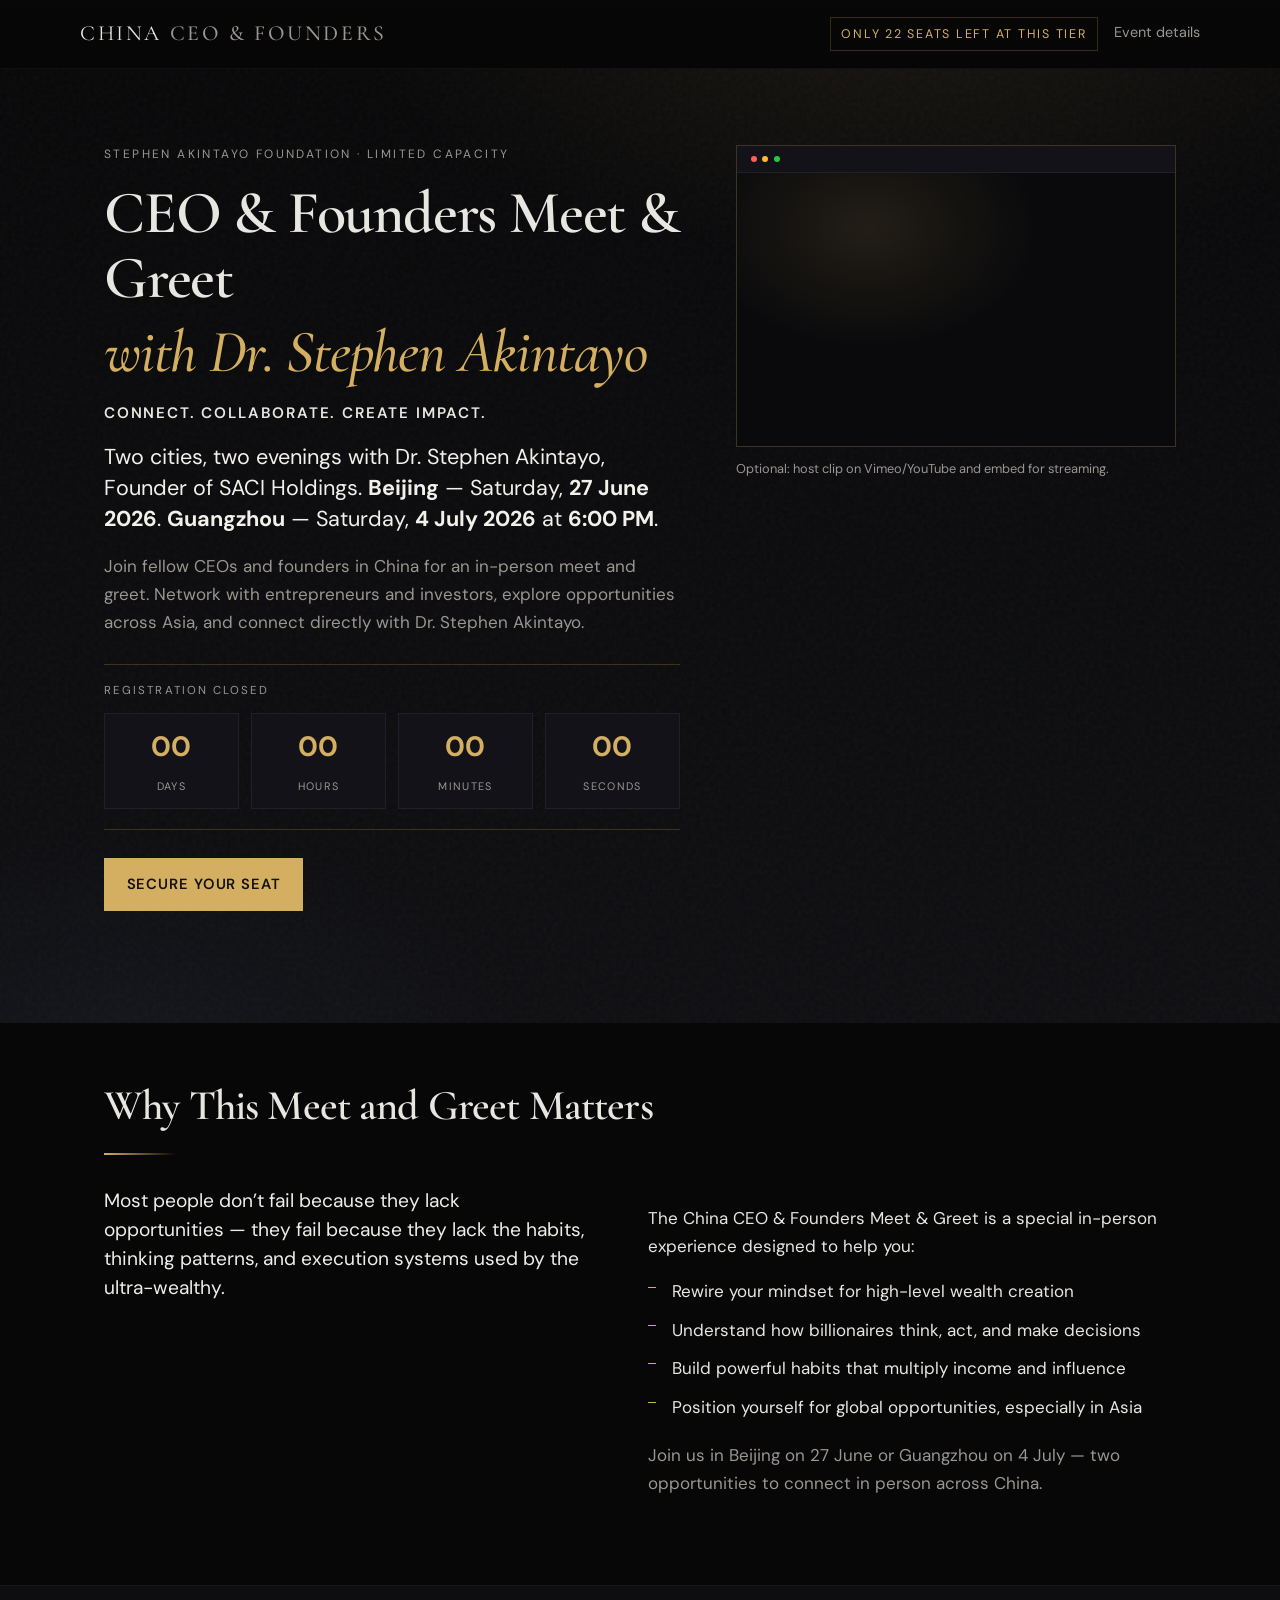
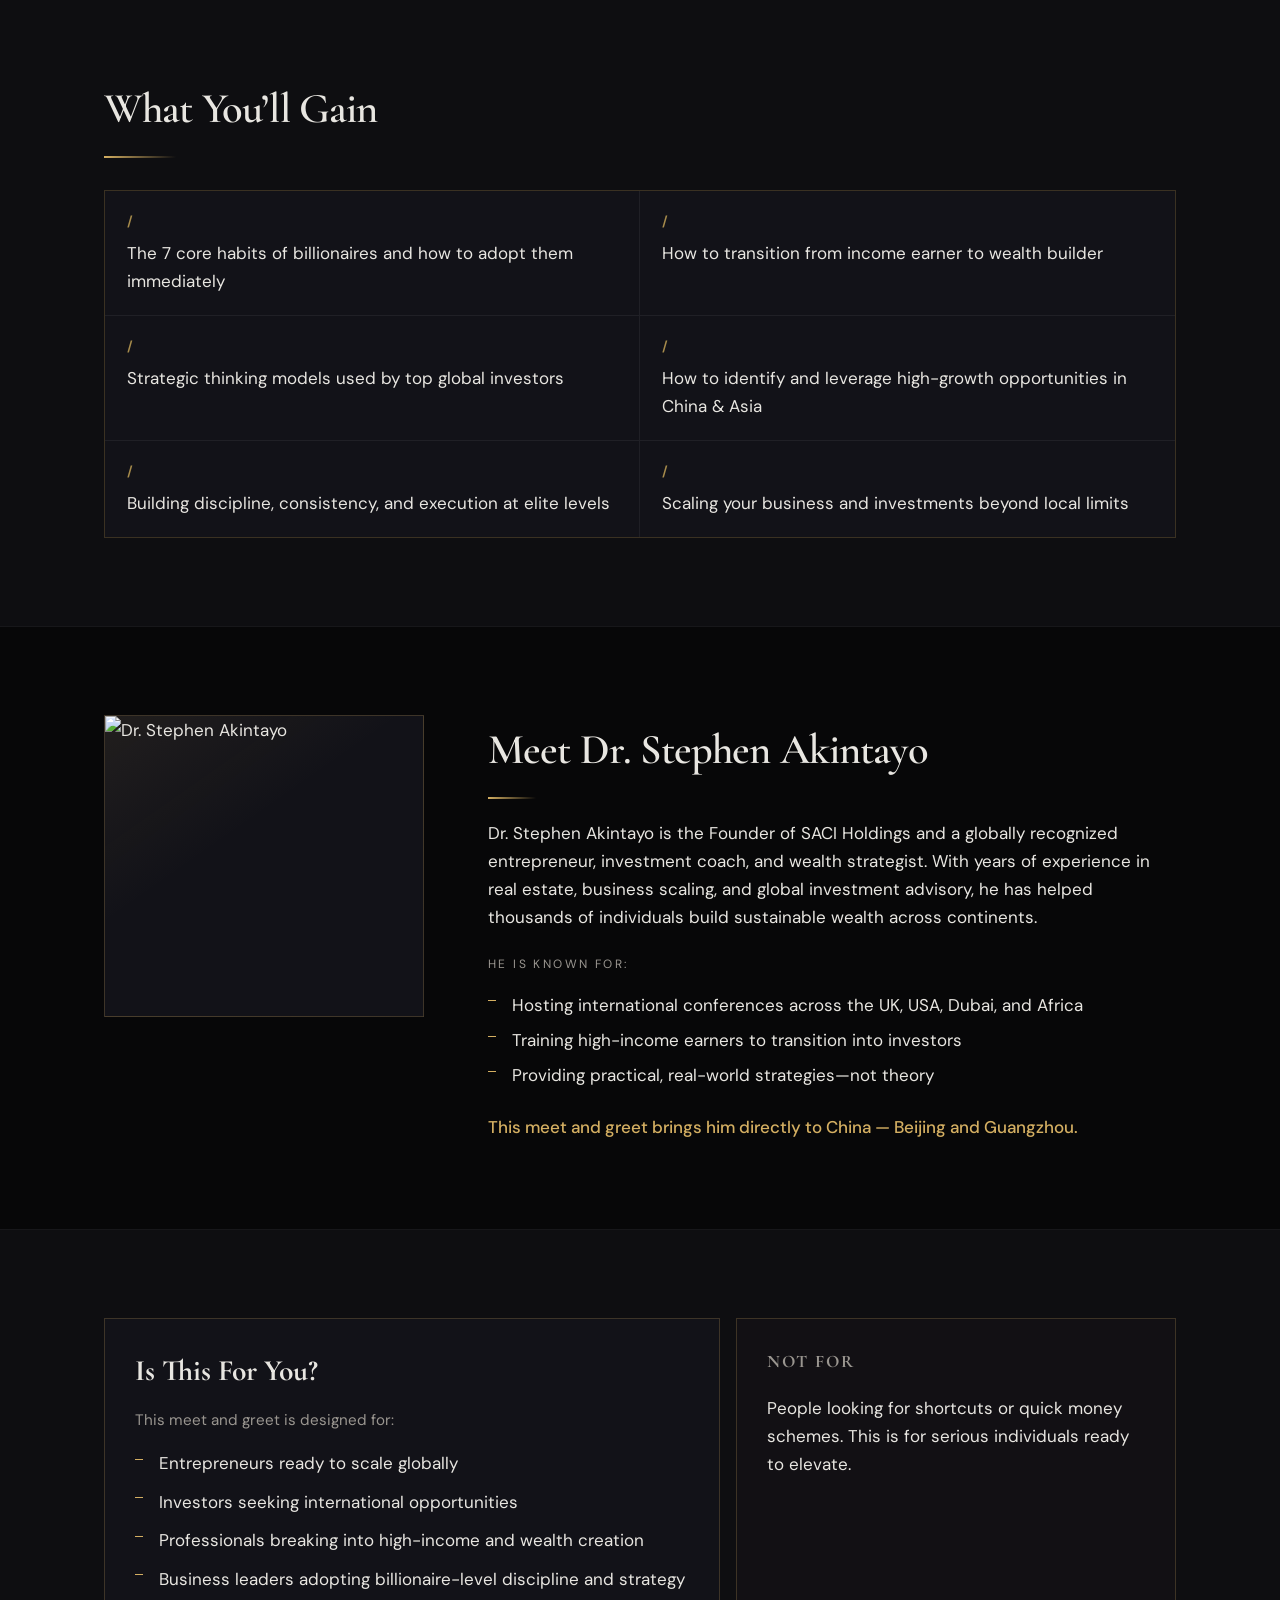
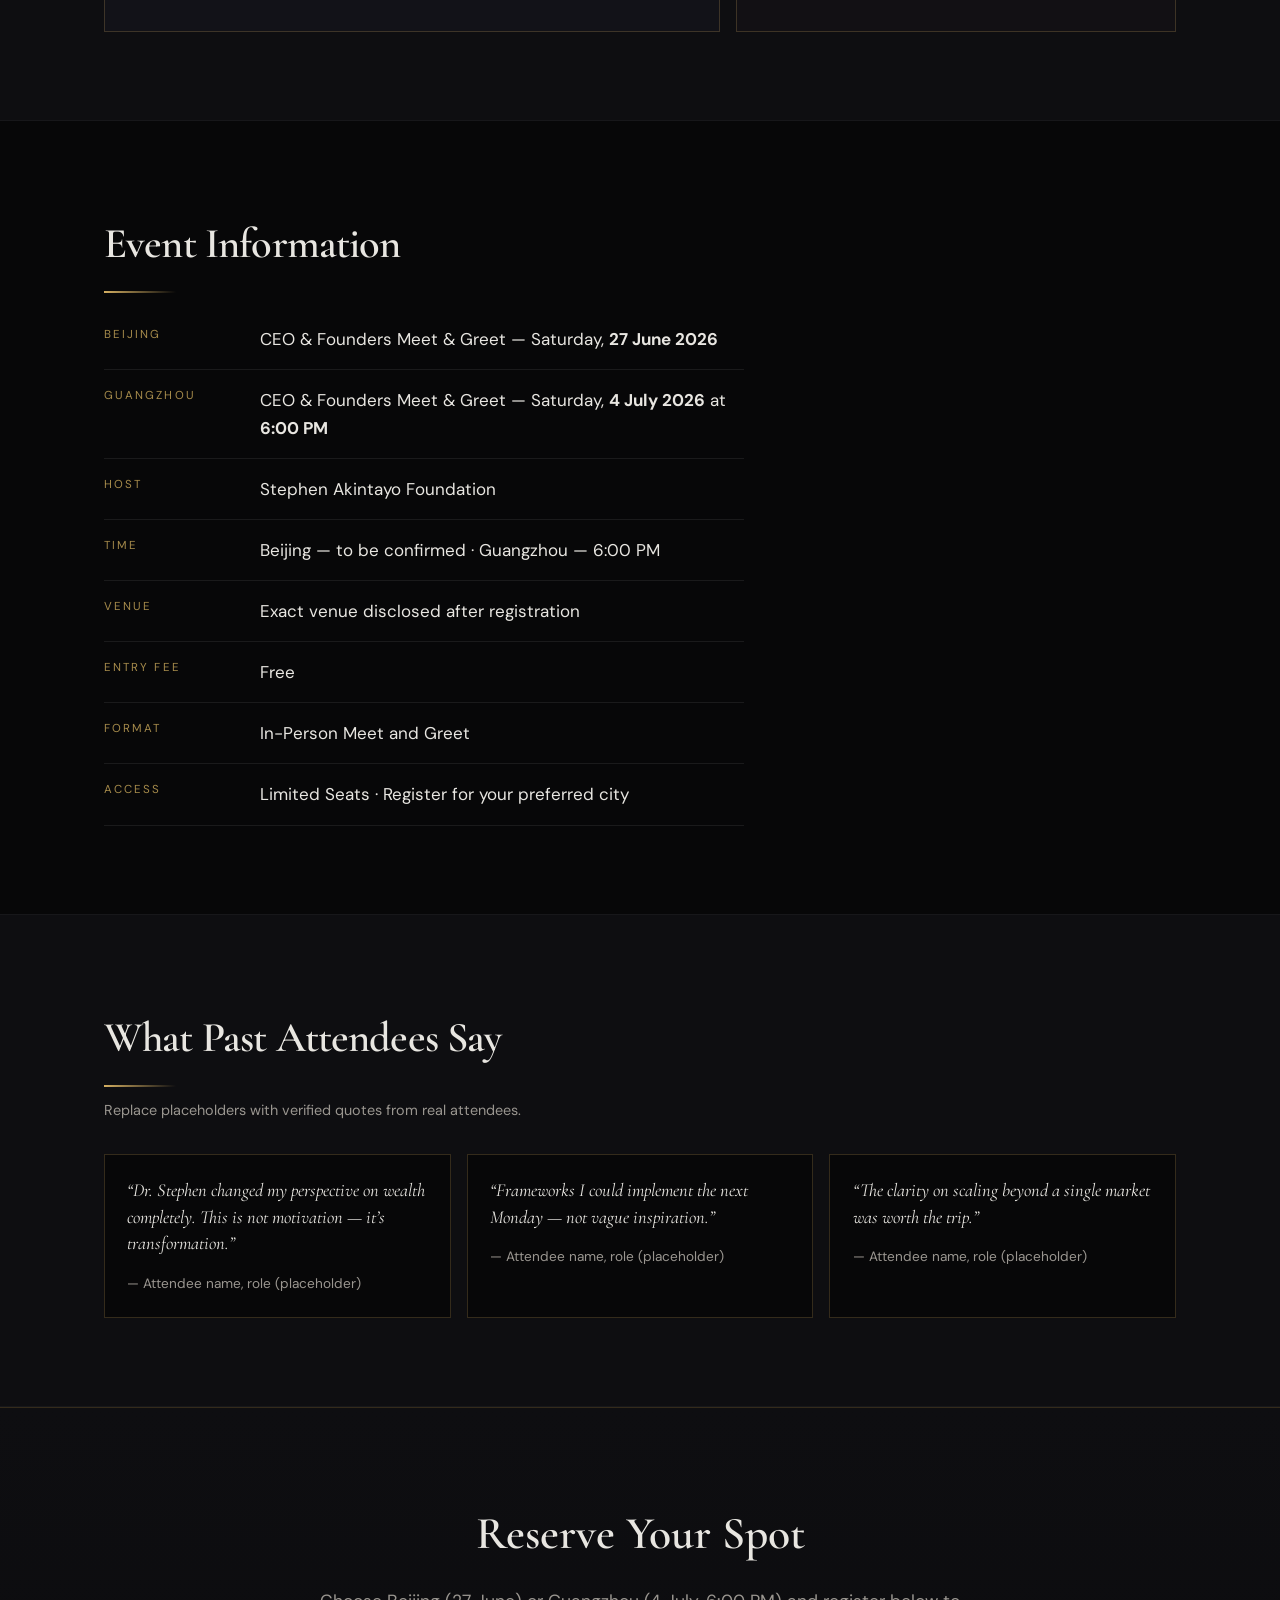
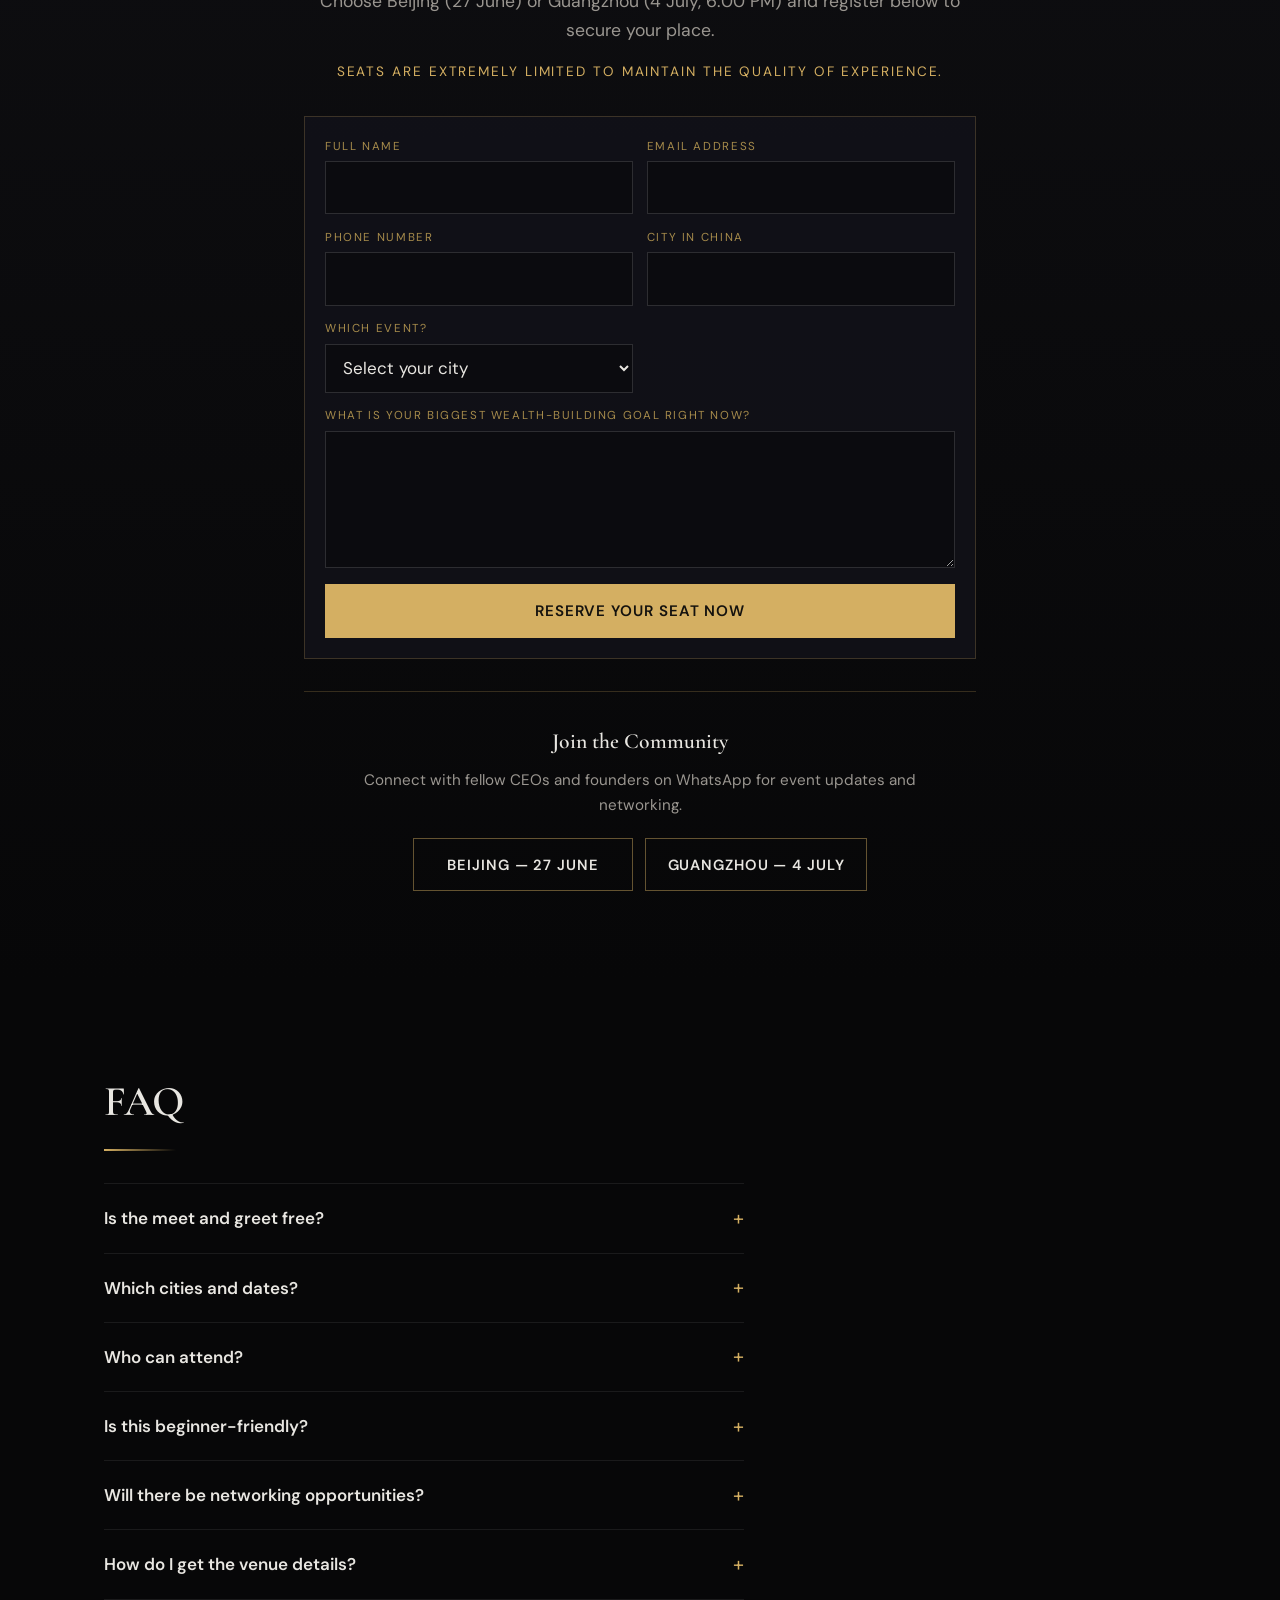
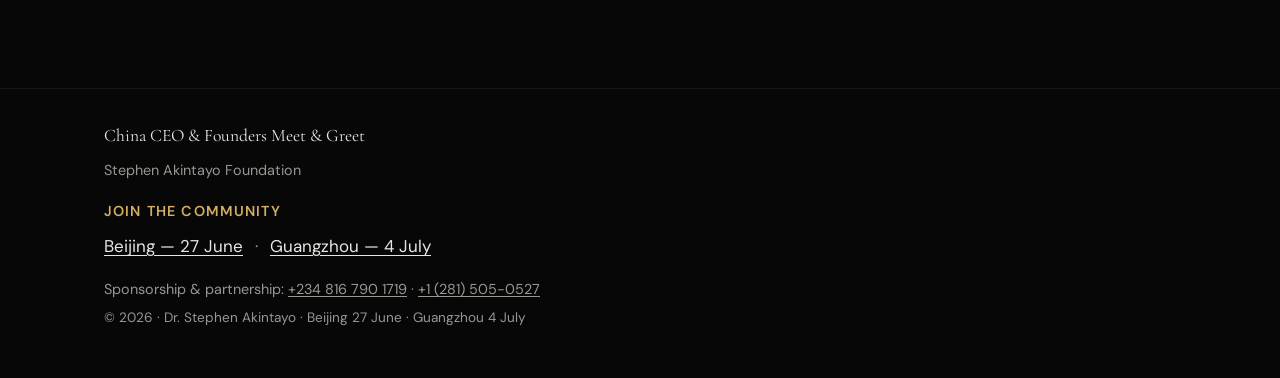
==== commit e4ea3da9: "Add community engagement section and thank you page styles: Introduce a community section in index.h" ====
--- a/index.html
+++ b/index.html
@@ -371,6 +371,31 @@
             </button>
           </form>
 
+          <div class="community community--form">
+            <p class="community__title">Join the Community</p>
+            <p class="community__lead">
+              Connect with fellow CEOs and founders on WhatsApp for event updates and networking.
+            </p>
+            <div class="community__links">
+              <a
+                class="btn btn--ghost community__link"
+                href="https://chat.whatsapp.com/HDwOiAh5deNAj5Tr34fIJA"
+                target="_blank"
+                rel="noopener noreferrer"
+              >
+                Beijing — 27 June
+              </a>
+              <a
+                class="btn btn--ghost community__link"
+                href="https://chat.whatsapp.com/HDwOiAh5deNAj5Tr34fIJA"
+                target="_blank"
+                rel="noopener noreferrer"
+              >
+                Guangzhou — 4 July
+              </a>
+            </div>
+          </div>
+
         </div>
       </section>
 
@@ -420,6 +445,28 @@
       <div class="shell footer__inner">
         <p class="footer__brand">China CEO &amp; Founders Meet &amp; Greet</p>
         <p class="footer__org">Stephen Akintayo Foundation</p>
+        <div class="footer__community">
+          <p class="footer__community-title">Join the Community</p>
+          <div class="community__links">
+            <a
+              class="community__footer-link"
+              href="https://chat.whatsapp.com/HDwOiAh5deNAj5Tr34fIJA"
+              target="_blank"
+              rel="noopener noreferrer"
+            >
+              Beijing — 27 June
+            </a>
+            <span class="community__divider" aria-hidden="true">·</span>
+            <a
+              class="community__footer-link"
+              href="https://chat.whatsapp.com/HDwOiAh5deNAj5Tr34fIJA"
+              target="_blank"
+              rel="noopener noreferrer"
+            >
+              Guangzhou — 4 July
+            </a>
+          </div>
+        </div>
         <p class="footer__contact">
           Sponsorship &amp; partnership:
           <a href="tel:+2348167901719">+234 816 790 1719</a>
--- a/styles.css
+++ b/styles.css
@@ -791,6 +791,58 @@
   justify-content: center;
 }
 
+/* Thank you page */
+.thank-you {
+  min-height: calc(100vh - 12rem);
+  display: flex;
+  align-items: center;
+  padding: clamp(3rem, 8vw, 5rem) 0;
+}
+
+.thank-you .final {
+  margin-inline: auto;
+}
+
+.thank-you__icon {
+  width: 4rem;
+  height: 4rem;
+  margin: 0 auto 1.5rem;
+  border: 2px solid var(--gold);
+  border-radius: 50%;
+  display: flex;
+  align-items: center;
+  justify-content: center;
+  color: var(--gold);
+  font-size: 1.75rem;
+  font-weight: 600;
+}
+
+.thank-you__steps {
+  text-align: left;
+  margin: 0 auto 2rem;
+  max-width: 480px;
+  padding: 1.25rem;
+  border: 1px solid var(--line);
+  background: var(--surface);
+}
+
+.thank-you__steps h2 {
+  margin: 0 0 1rem;
+  font-family: var(--font-serif);
+  font-size: 1.25rem;
+  font-weight: 600;
+}
+
+.thank-you__steps ol {
+  margin: 0;
+  padding-left: 1.25rem;
+  color: var(--muted);
+}
+
+.thank-you__steps li + li {
+  margin-top: 0.5rem;
+}
+
 .registration-form {
   margin: 0 auto 1.25rem;
   max-width: 760px;
@@ -854,6 +906,69 @@
   margin-top: 1rem;
   width: 100%;
   min-height: 48px;
+}
+
+/* Community / WhatsApp */
+.community {
+  text-align: center;
+}
+
+.community--form {
+  margin-top: 2rem;
+  padding-top: 2rem;
+  border-top: 1px solid var(--line);
+}
+
+.community__title {
+  margin: 0 0 0.5rem;
+  font-family: var(--font-serif);
+  font-size: 1.35rem;
+  font-weight: 600;
+}
+
+.community__lead {
+  margin: 0 auto 1.25rem;
+  max-width: 36rem;
+  color: var(--muted);
+  font-size: 0.95rem;
+}
+
+.community__links {
+  display: flex;
+  flex-wrap: wrap;
+  gap: 0.75rem;
+  justify-content: center;
+}
+
+.community__link {
+  min-width: min(100%, 220px);
+}
+
+.footer__community {
+  margin-top: 0.75rem;
+}
+
+.footer__community-title {
+  margin: 0 0 0.5rem;
+  font-size: 0.9rem;
+  font-weight: 600;
+  letter-spacing: 0.08em;
+  text-transform: uppercase;
+  color: var(--gold);
+}
+
+.community__footer-link {
+  color: var(--text);
+  text-decoration: underline;
+  text-underline-offset: 0.15em;
+}
+
+.community__footer-link:hover {
+  color: var(--gold);
+}
+
+.community__divider {
+  color: var(--muted);
 }
 
 /* FAQ */
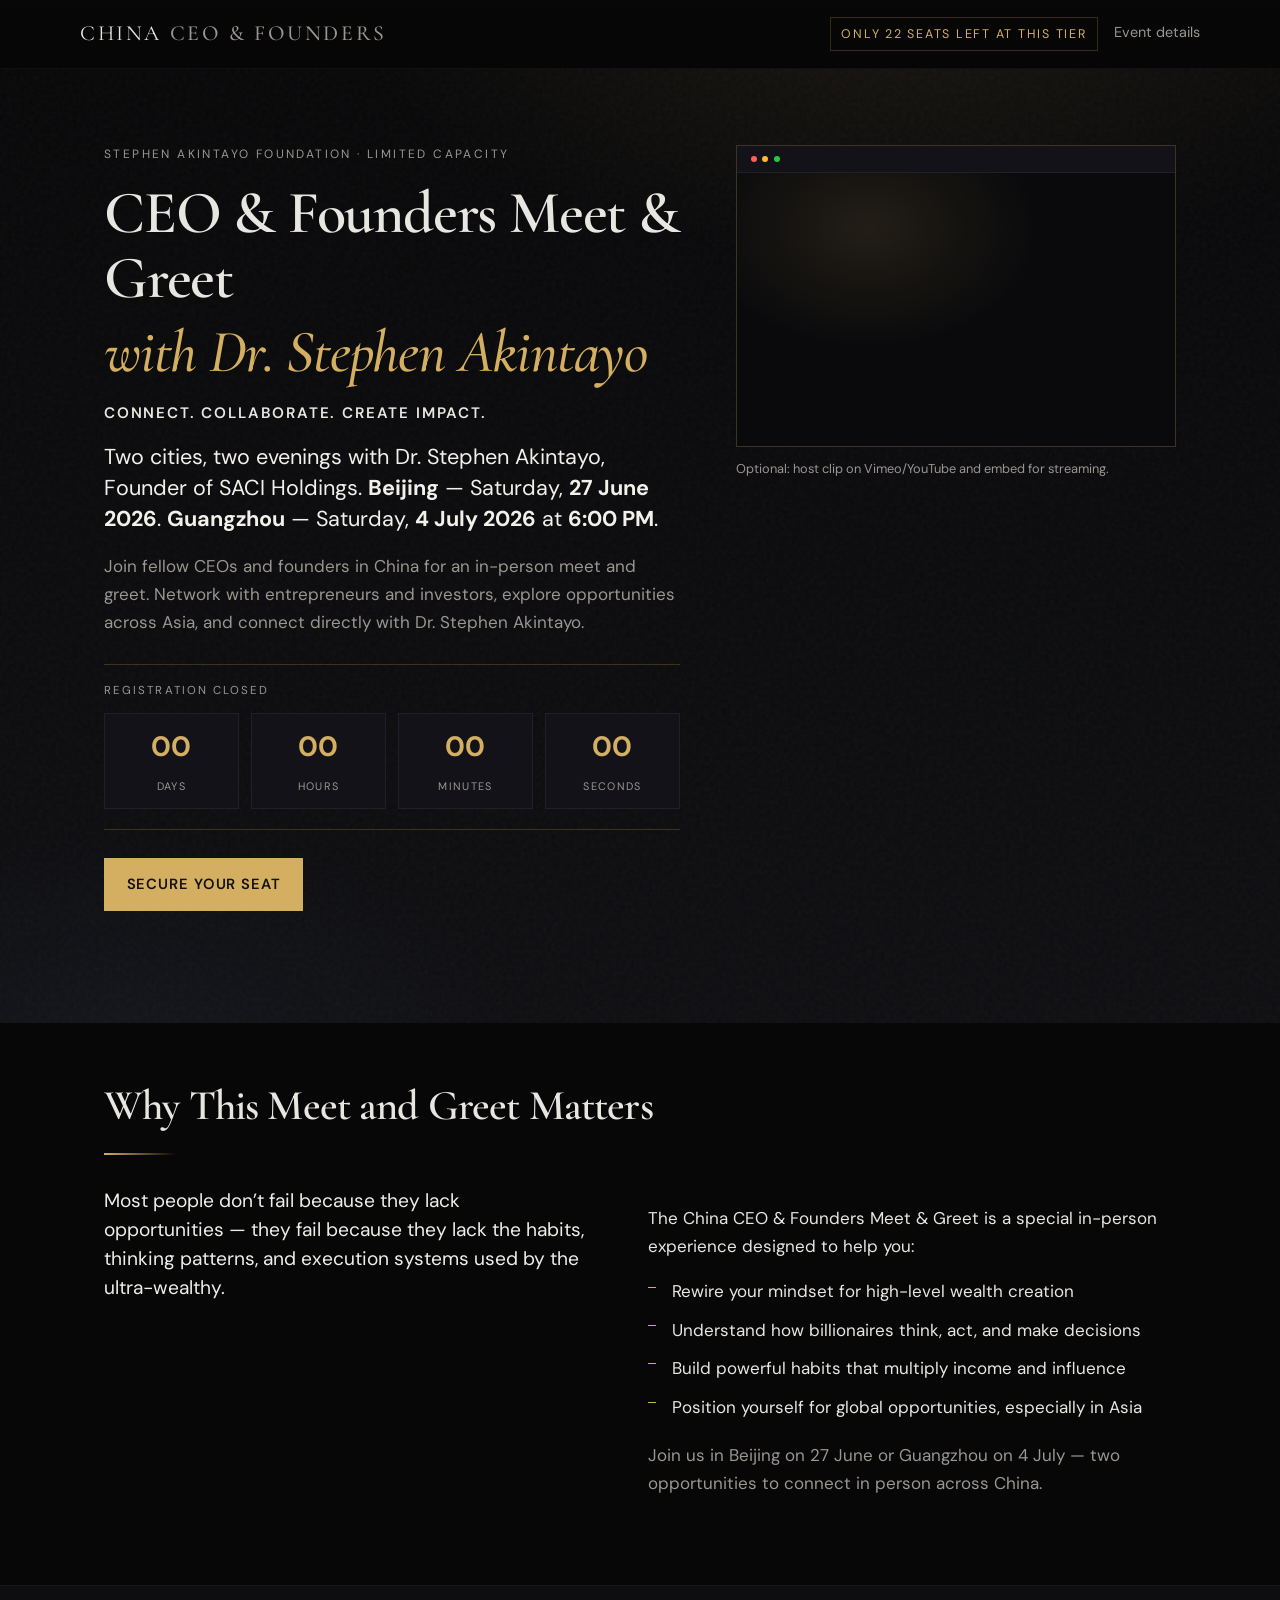
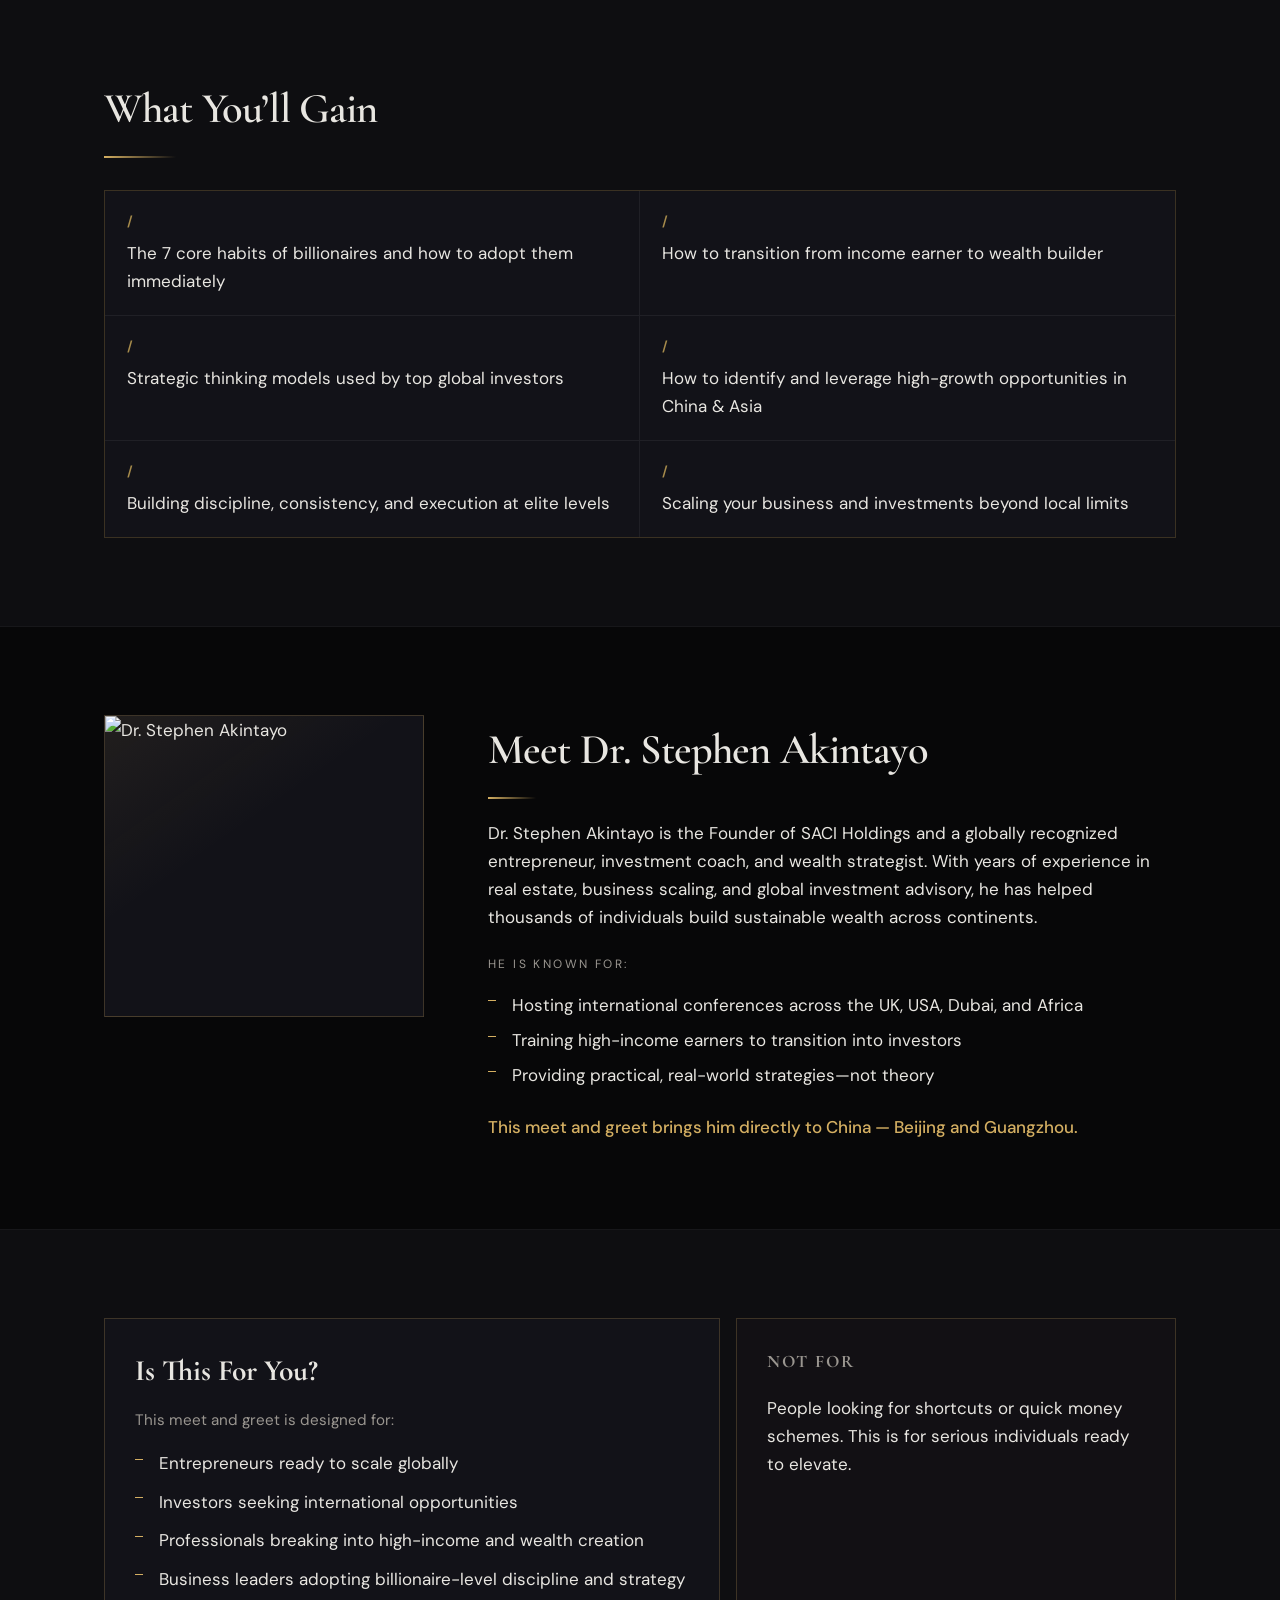
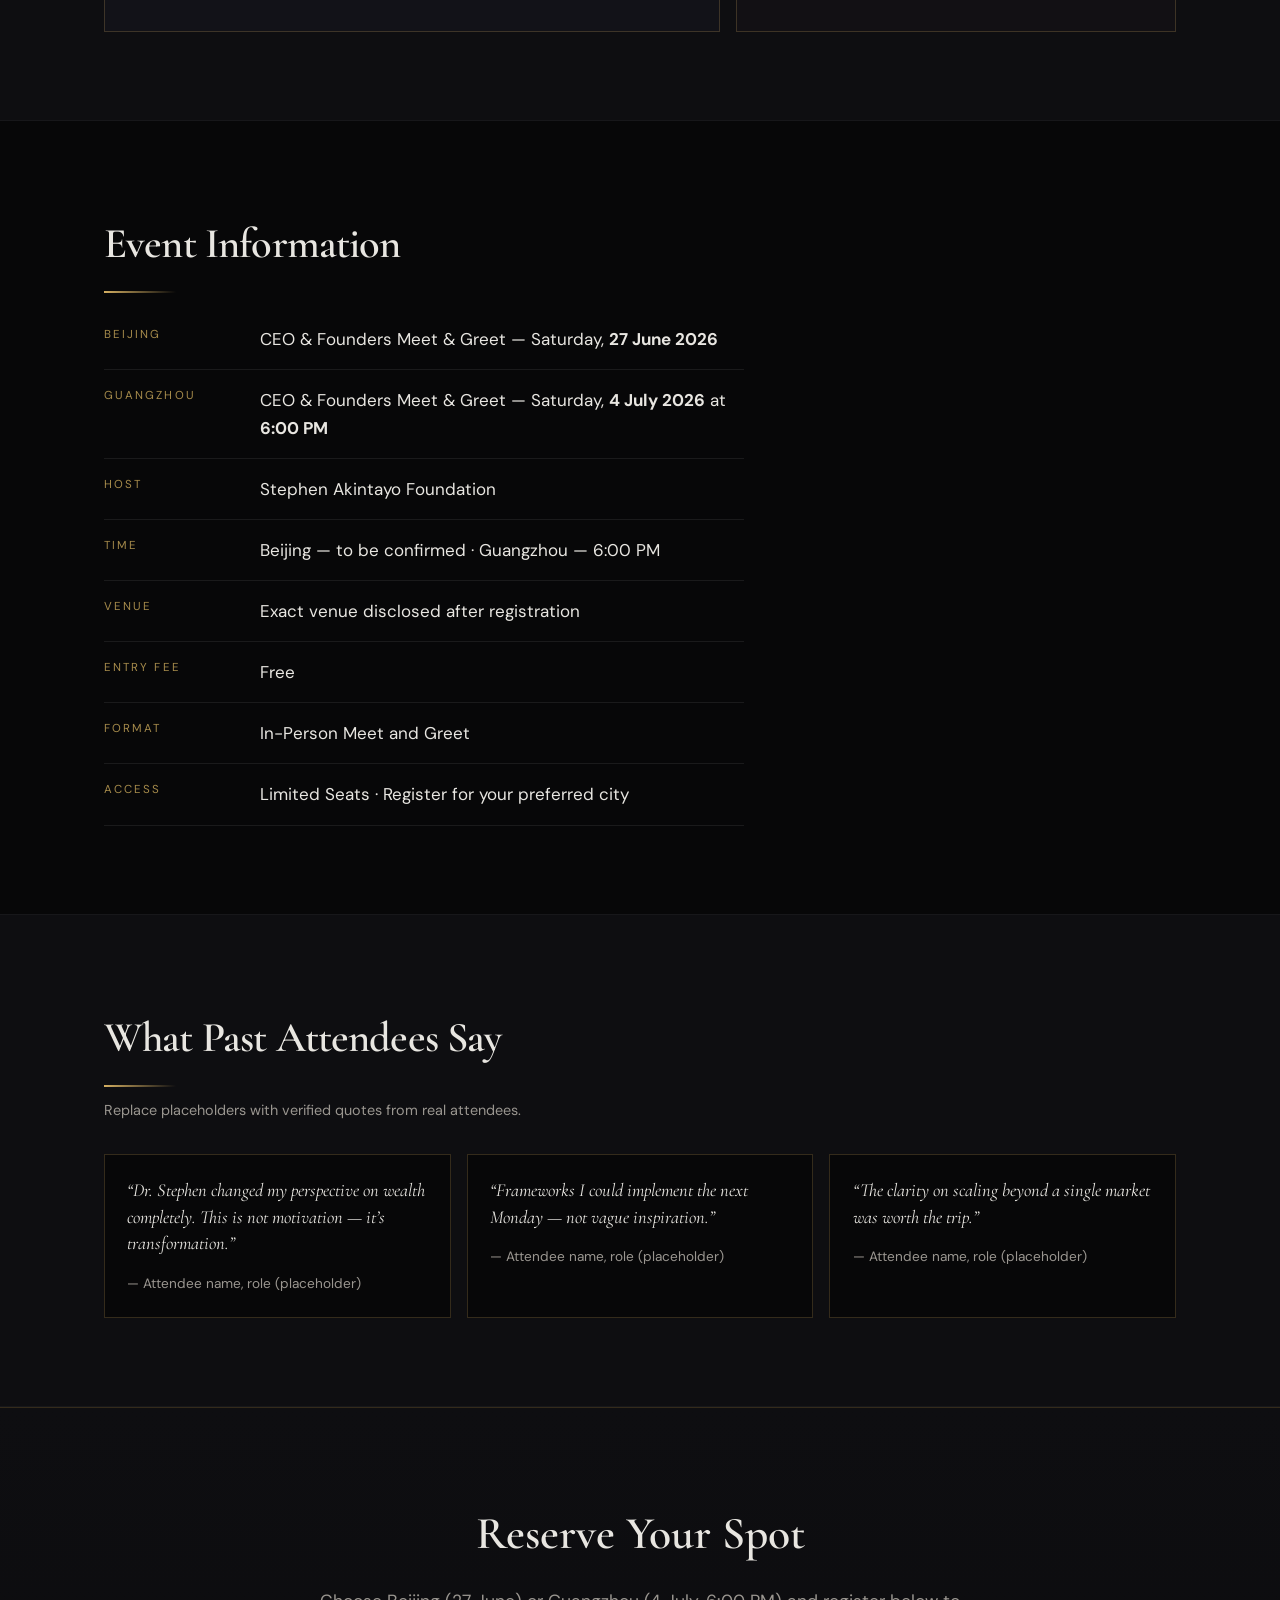
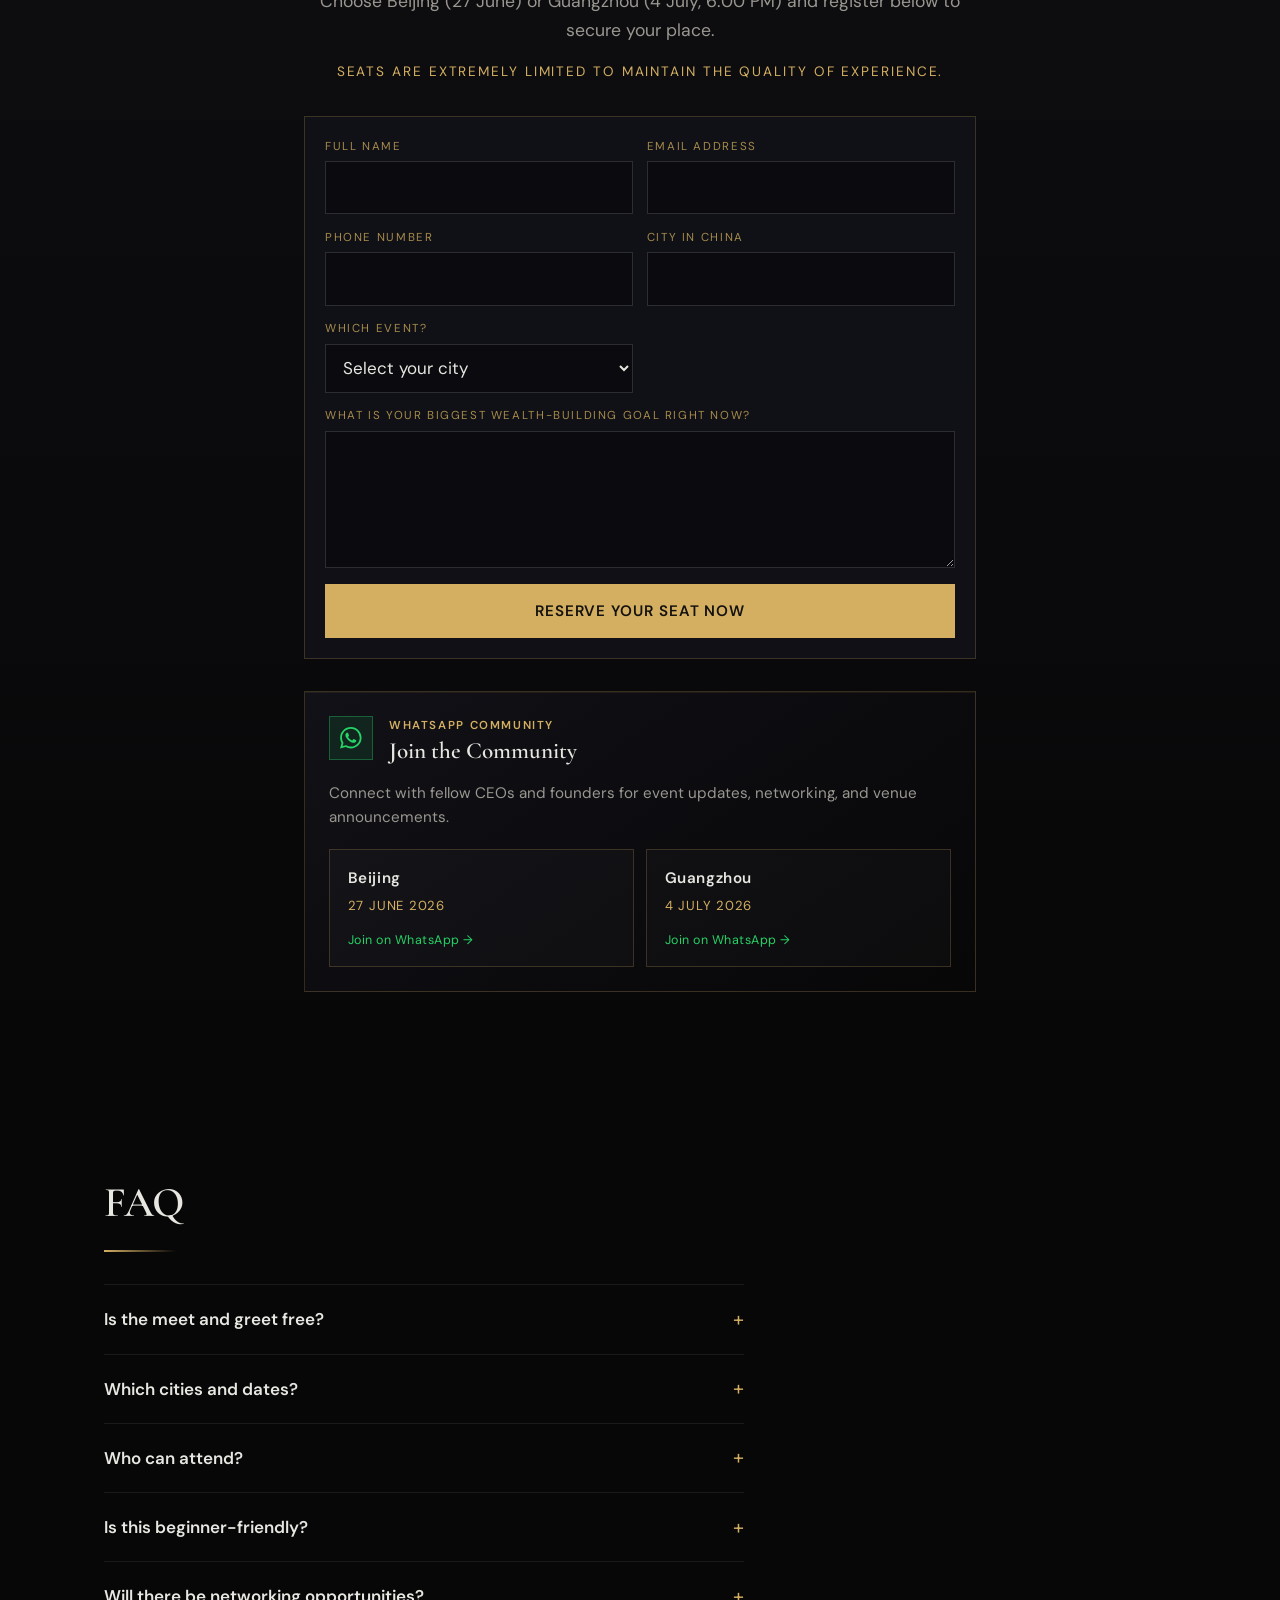
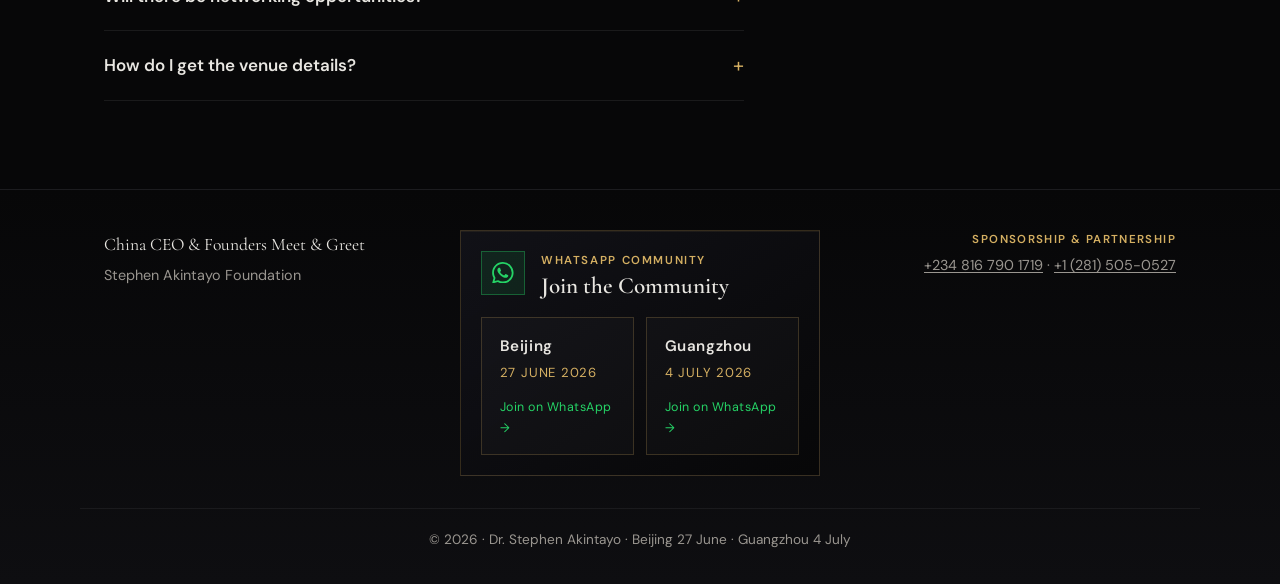
==== commit bc6c07f9: "Refactor community section and footer layout: Update index.html and thankyou/index.html to enhance t" ====
--- a/index.html
+++ b/index.html
@@ -371,30 +371,42 @@
             </button>
           </form>
 
-          <div class="community community--form">
-            <p class="community__title">Join the Community</p>
-            <p class="community__lead">
-              Connect with fellow CEOs and founders on WhatsApp for event updates and networking.
+          <aside class="community-card community-card--form" aria-labelledby="form-community-title">
+            <div class="community-card__header">
+              <span class="community-card__icon" aria-hidden="true">
+                <svg viewBox="0 0 24 24" role="img" aria-hidden="true"><path d="M17.472 14.382c-.297-.149-1.758-.867-2.03-.967-.273-.099-.471-.148-.67.15-.197.297-.767.966-.94 1.164-.173.199-.347.223-.644.075-.297-.15-1.255-.463-2.39-1.475-.883-.788-1.48-1.761-1.653-2.059-.173-.297-.018-.458.13-.606.134-.133.298-.347.446-.52.149-.174.198-.298.298-.497.099-.198.05-.371-.025-.52-.075-.149-.669-1.612-.916-2.207-.242-.579-.487-.5-.669-.51-.173-.008-.371-.01-.57-.01-.198 0-.52.074-.792.372-.272.297-1.04 1.016-1.04 2.479 0 1.462 1.065 2.875 1.213 3.074.149.198 2.096 3.2 5.077 4.487.709.306 1.262.489 1.694.625.712.227 1.36.195 1.871.118.571-.085 1.758-.719 2.006-1.413.248-.694.248-1.289.173-1.413-.074-.124-.272-.198-.57-.347m-5.421 7.403h-.004a9.87 9.87 0 01-5.031-1.378l-.361-.214-3.741.982.998-3.648-.235-.374a9.86 9.86 0 01-1.51-5.26c.001-5.45 4.436-9.884 9.888-9.884 2.64 0 5.122 1.03 6.988 2.898a9.825 9.825 0 012.893 6.994c-.003 5.45-4.435 9.884-9.885 9.884m8.413-18.297A11.815 11.815 0 0012.05 0C5.495 0 .16 5.335.157 11.892c0 2.096.547 4.142 1.588 5.945L.057 24l6.305-1.654a11.882 11.882 0 005.683 1.448h.005c6.554 0 11.89-5.335 11.893-11.893a11.821 11.821 0 00-3.48-8.413z"/></svg>
+              </span>
+              <div>
+                <p class="community-card__eyebrow">WhatsApp Community</p>
+                <h2 id="form-community-title" class="community-card__title">Join the Community</h2>
+              </div>
+            </div>
+            <p class="community-card__lead">
+              Connect with fellow CEOs and founders for event updates, networking, and venue announcements.
             </p>
-            <div class="community__links">
+            <div class="community-card__grid">
               <a
-                class="btn btn--ghost community__link"
+                class="community-card__btn"
                 href="https://chat.whatsapp.com/HDwOiAh5deNAj5Tr34fIJA"
                 target="_blank"
                 rel="noopener noreferrer"
               >
-                Beijing — 27 June
+                <span class="community-card__city">Beijing</span>
+                <span class="community-card__date">27 June 2026</span>
+                <span class="community-card__cta">Join on WhatsApp →</span>
               </a>
               <a
-                class="btn btn--ghost community__link"
+                class="community-card__btn"
                 href="https://chat.whatsapp.com/HDwOiAh5deNAj5Tr34fIJA"
                 target="_blank"
                 rel="noopener noreferrer"
               >
-                Guangzhou — 4 July
+                <span class="community-card__city">Guangzhou</span>
+                <span class="community-card__date">4 July 2026</span>
+                <span class="community-card__cta">Join on WhatsApp →</span>
               </a>
             </div>
-          </div>
+          </aside>
 
         </div>
       </section>
@@ -442,37 +454,56 @@
     </main>
 
     <footer class="site-footer">
-      <div class="shell footer__inner">
-        <p class="footer__brand">China CEO &amp; Founders Meet &amp; Greet</p>
-        <p class="footer__org">Stephen Akintayo Foundation</p>
-        <div class="footer__community">
-          <p class="footer__community-title">Join the Community</p>
-          <div class="community__links">
+      <div class="shell footer__grid">
+        <div class="footer__brand-block">
+          <p class="footer__brand">China CEO &amp; Founders Meet &amp; Greet</p>
+          <p class="footer__org">Stephen Akintayo Foundation</p>
+        </div>
+
+        <aside class="community-card community-card--footer" aria-labelledby="footer-community-title">
+          <div class="community-card__header">
+            <span class="community-card__icon" aria-hidden="true">
+              <svg viewBox="0 0 24 24" role="img" aria-hidden="true"><path d="M17.472 14.382c-.297-.149-1.758-.867-2.03-.967-.273-.099-.471-.148-.67.15-.197.297-.767.966-.94 1.164-.173.199-.347.223-.644.075-.297-.15-1.255-.463-2.39-1.475-.883-.788-1.48-1.761-1.653-2.059-.173-.297-.018-.458.13-.606.134-.133.298-.347.446-.52.149-.174.198-.298.298-.497.099-.198.05-.371-.025-.52-.075-.149-.669-1.612-.916-2.207-.242-.579-.487-.5-.669-.51-.173-.008-.371-.01-.57-.01-.198 0-.52.074-.792.372-.272.297-1.04 1.016-1.04 2.479 0 1.462 1.065 2.875 1.213 3.074.149.198 2.096 3.2 5.077 4.487.709.306 1.262.489 1.694.625.712.227 1.36.195 1.871.118.571-.085 1.758-.719 2.006-1.413.248-.694.248-1.289.173-1.413-.074-.124-.272-.198-.57-.347m-5.421 7.403h-.004a9.87 9.87 0 01-5.031-1.378l-.361-.214-3.741.982.998-3.648-.235-.374a9.86 9.86 0 01-1.51-5.26c.001-5.45 4.436-9.884 9.888-9.884 2.64 0 5.122 1.03 6.988 2.898a9.825 9.825 0 012.893 6.994c-.003 5.45-4.435 9.884-9.885 9.884m8.413-18.297A11.815 11.815 0 0012.05 0C5.495 0 .16 5.335.157 11.892c0 2.096.547 4.142 1.588 5.945L.057 24l6.305-1.654a11.882 11.882 0 005.683 1.448h.005c6.554 0 11.89-5.335 11.893-11.893a11.821 11.821 0 00-3.48-8.413z"/></svg>
+            </span>
+            <div>
+              <p class="community-card__eyebrow">WhatsApp Community</p>
+              <h2 id="footer-community-title" class="community-card__title">Join the Community</h2>
+            </div>
+          </div>
+          <div class="community-card__grid">
             <a
-              class="community__footer-link"
+              class="community-card__btn"
               href="https://chat.whatsapp.com/HDwOiAh5deNAj5Tr34fIJA"
               target="_blank"
               rel="noopener noreferrer"
             >
-              Beijing — 27 June
+              <span class="community-card__city">Beijing</span>
+              <span class="community-card__date">27 June 2026</span>
+              <span class="community-card__cta">Join on WhatsApp →</span>
             </a>
-            <span class="community__divider" aria-hidden="true">·</span>
             <a
-              class="community__footer-link"
+              class="community-card__btn"
               href="https://chat.whatsapp.com/HDwOiAh5deNAj5Tr34fIJA"
               target="_blank"
               rel="noopener noreferrer"
             >
-              Guangzhou — 4 July
+              <span class="community-card__city">Guangzhou</span>
+              <span class="community-card__date">4 July 2026</span>
+              <span class="community-card__cta">Join on WhatsApp →</span>
             </a>
           </div>
-        </div>
-        <p class="footer__contact">
-          Sponsorship &amp; partnership:
-          <a href="tel:+2348167901719">+234 816 790 1719</a>
-          ·
-          <a href="tel:+12815050527">+1 (281) 505-0527</a>
-        </p>
+        </aside>
+
+        <div class="footer__contact-block">
+          <p class="footer__contact-label">Sponsorship &amp; partnership</p>
+          <p class="footer__contact">
+            <a href="tel:+2348167901719">+234 816 790 1719</a>
+            ·
+            <a href="tel:+12815050527">+1 (281) 505-0527</a>
+          </p>
+        </div>
+      </div>
+      <div class="shell footer__bottom">
         <p class="footer__fine">
           © <span data-year></span> · Dr. Stephen Akintayo · Beijing 27 June · Guangzhou 4 July
         </p>
--- a/styles.css
+++ b/styles.css
@@ -843,6 +843,10 @@
   margin-top: 0.5rem;
 }
 
+.thank-you .final__actions {
+  margin-top: 1.75rem;
+}
+
 .registration-form {
   margin: 0 auto 1.25rem;
   max-width: 760px;
@@ -909,66 +913,138 @@
 }
 
 /* Community / WhatsApp */
-.community {
-  text-align: center;
-}
-
-.community--form {
+.community-card {
+  text-align: left;
+  padding: 1.5rem;
+  border: 1px solid var(--line);
+  background: linear-gradient(145deg, rgba(18, 18, 24, 0.95), rgba(7, 7, 8, 0.98));
+  box-shadow: inset 0 1px 0 rgba(212, 175, 98, 0.08);
+}
+
+.community-card--form {
   margin-top: 2rem;
-  padding-top: 2rem;
-  border-top: 1px solid var(--line);
-}
-
-.community__title {
-  margin: 0 0 0.5rem;
-  font-family: var(--font-serif);
-  font-size: 1.35rem;
+  max-width: 760px;
+  margin-inline: auto;
+}
+
+.community-card--featured {
+  margin: 2rem auto 0;
+  max-width: 560px;
+  padding: 1.75rem;
+  border-color: var(--line-strong);
+  box-shadow:
+    inset 0 1px 0 rgba(212, 175, 98, 0.12),
+    0 12px 40px rgba(0, 0, 0, 0.35);
+}
+
+.thank-you .community-card--featured {
+  width: 100%;
+}
+
+.community-card--footer {
+  padding: 1.25rem;
+}
+
+.community-card__header {
+  display: flex;
+  align-items: flex-start;
+  gap: 1rem;
+  margin-bottom: 1rem;
+}
+
+.community-card__icon {
+  flex-shrink: 0;
+  display: flex;
+  align-items: center;
+  justify-content: center;
+  width: 2.75rem;
+  height: 2.75rem;
+  border: 1px solid rgba(37, 211, 102, 0.35);
+  background: rgba(37, 211, 102, 0.1);
+  color: #25d366;
+}
+
+.community-card__icon svg {
+  width: 1.35rem;
+  height: 1.35rem;
+  fill: currentColor;
+}
+
+.community-card__eyebrow {
+  margin: 0 0 0.2rem;
+  font-size: 0.72rem;
   font-weight: 600;
-}
-
-.community__lead {
-  margin: 0 auto 1.25rem;
-  max-width: 36rem;
-  color: var(--muted);
-  font-size: 0.95rem;
-}
-
-.community__links {
-  display: flex;
-  flex-wrap: wrap;
-  gap: 0.75rem;
-  justify-content: center;
-}
-
-.community__link {
-  min-width: min(100%, 220px);
-}
-
-.footer__community {
-  margin-top: 0.75rem;
-}
-
-.footer__community-title {
-  margin: 0 0 0.5rem;
-  font-size: 0.9rem;
-  font-weight: 600;
-  letter-spacing: 0.08em;
+  letter-spacing: 0.14em;
   text-transform: uppercase;
   color: var(--gold);
 }
 
-.community__footer-link {
+.community-card__title {
+  margin: 0;
+  font-family: var(--font-serif);
+  font-size: 1.45rem;
+  font-weight: 600;
+  line-height: 1.2;
+}
+
+.community-card__lead {
+  margin: 0 0 1.25rem;
+  color: var(--muted);
+  font-size: 0.95rem;
+  line-height: 1.55;
+}
+
+.community-card__grid {
+  display: grid;
+  gap: 0.75rem;
+}
+
+@media (min-width: 520px) {
+  .community-card__grid {
+    grid-template-columns: 1fr 1fr;
+  }
+}
+
+.community-card__btn {
+  display: flex;
+  flex-direction: column;
+  gap: 0.2rem;
+  padding: 1rem 1.1rem;
+  text-decoration: none;
+  border: 1px solid var(--line);
+  background: rgba(255, 255, 255, 0.02);
+  transition: border-color 0.2s, background 0.2s, transform 0.15s;
+}
+
+.community-card__btn:hover {
+  border-color: var(--line-strong);
+  background: rgba(212, 175, 98, 0.06);
+  transform: translateY(-1px);
+}
+
+.community-card__btn:active {
+  transform: translateY(0);
+}
+
+.community-card__city {
+  font-weight: 600;
+  font-size: 0.95rem;
   color: var(--text);
-  text-decoration: underline;
-  text-underline-offset: 0.15em;
-}
-
-.community__footer-link:hover {
+  letter-spacing: 0.04em;
+}
+
+.community-card__date {
+  font-size: 0.82rem;
   color: var(--gold);
-}
-
-.community__divider {
-  color: var(--muted);
+  letter-spacing: 0.06em;
+  text-transform: uppercase;
+}
+
+.community-card__cta {
+  margin-top: 0.65rem;
+  font-size: 0.78rem;
+  color: #25d366;
+  letter-spacing: 0.04em;
 }
 
 /* FAQ */
@@ -1015,27 +1091,82 @@
 
 /* Footer */
 .site-footer {
-  padding: 2rem 0 3rem;
+  padding: 2.5rem 0 2rem;
   border-top: 1px solid rgba(255, 255, 255, 0.06);
-}
-
-.footer__inner {
+  background: linear-gradient(180deg, var(--bg), var(--bg-elevated));
+}
+
+.footer__grid {
+  display: grid;
+  gap: 1.5rem;
+  align-items: start;
+}
+
+@media (min-width: 768px) {
+  .footer__grid {
+    grid-template-columns: 1fr minmax(280px, 360px) 1fr;
+    gap: 2rem;
+  }
+}
+
+.footer__brand-block {
   display: flex;
   flex-direction: column;
   gap: 0.35rem;
-  align-items: flex-start;
 }
 
 .footer__org {
-  margin: 0.25rem 0 0;
+  margin: 0;
   font-size: 0.9rem;
   color: var(--muted);
 }
 
+.footer__contact-block {
+  display: flex;
+  flex-direction: column;
+  gap: 0.35rem;
+}
+
+@media (min-width: 768px) {
+  .footer__contact-block {
+    text-align: right;
+    align-items: flex-end;
+  }
+}
+
+.footer__contact-label {
+  margin: 0;
+  font-size: 0.72rem;
+  font-weight: 600;
+  letter-spacing: 0.12em;
+  text-transform: uppercase;
+  color: var(--gold);
+}
+
 .footer__contact {
-  margin: 0.75rem 0 0;
+  margin: 0;
   font-size: 0.9rem;
   color: var(--muted);
+}
+
+.footer__bottom {
+  margin-top: 2rem;
+  padding-top: 1.25rem;
+  border-top: 1px solid rgba(255, 255, 255, 0.06);
+}
+
+@media (max-width: 767px) {
+  .footer__grid {
+    gap: 1.25rem;
+  }
+
+  .community-card--footer {
+    order: -1;
+  }
+
+  .footer__contact-block {
+    padding-top: 0.25rem;
+  }
 }
 
 .footer__contact a {
@@ -1058,6 +1189,7 @@
   margin: 0;
   font-size: 0.85rem;
   color: var(--muted);
+  text-align: center;
 }
 
 /* --------------------------------------------------------------------------
